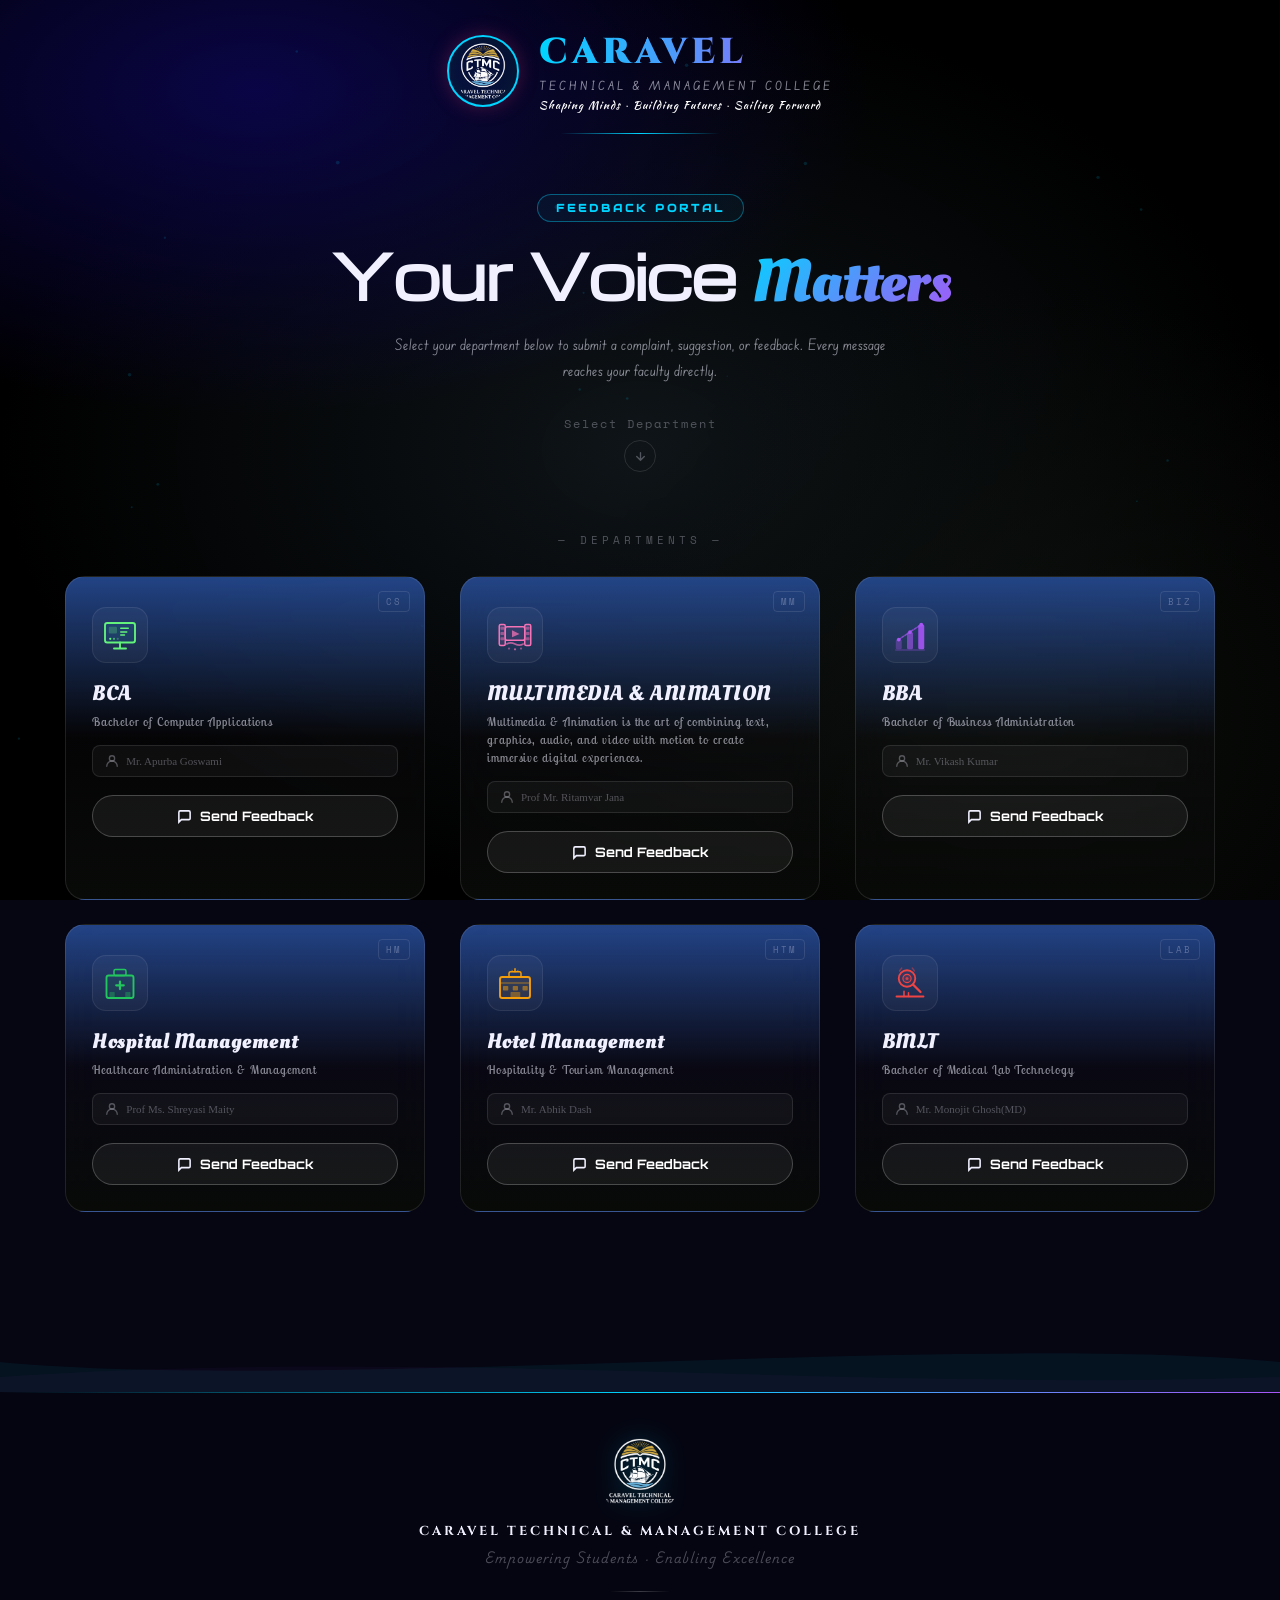
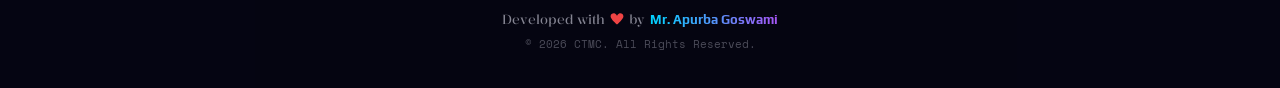
==== index.html @ ff07ee8e "commit" ====
<!DOCTYPE html>
<html lang="en">
  <head>
    <meta charset="UTF-8" />
    <meta name="viewport" content="width=device-width, initial-scale=1.0" />
    <title>CTMC – Feedback Portal</title>
    <link rel="preconnect" href="https://fonts.googleapis.com" />
    <link rel="preconnect" href="https://fonts.gstatic.com" crossorigin />
    <link
      href="https://fonts.googleapis.com/css2?family=Poppins:wght@300;400;500;600;700;800;900&family=Space+Mono:wght@400;700&display=swap"
      rel="stylesheet"
    />
    <link rel="stylesheet" href="style.css" />
    <style>html { scroll-behavior: smooth; }</style>
  </head>
  <body>
    <canvas id="bgCanvas"></canvas>
    <div id="particles"></div>

    <!-- ===== HEADER ===== -->
    <header class="site-header">
      <div class="header-inner">
        <!--
        LOGO INSTRUCTIONS:
        Place your  logo.png  file in the SAME folder as index.html.
        It will appear here automatically. If missing → SVG anchor fallback shows.
      -->
        <div class="college-logo">
          <div class="logo-ring">
            <img
              src="bg_images/logo.png"
              alt="CTMC Logo"
              class="logo-img"
              onerror="
                this.style.display = 'none';
                this.nextElementSibling.style.display = 'flex';
              "
            />
            <span class="logo-svg-fallback" style="display: none">
              <svg viewBox="0 0 48 48" width="38" height="38" fill="none">
                <circle
                  cx="24"
                  cy="24"
                  r="20"
                  stroke="#00d4ff"
                  stroke-width="2"
                />
                <path
                  d="M24 8v32M12 18L24 8l12 10"
                  stroke="#00d4ff"
                  stroke-width="2.5"
                  stroke-linecap="round"
                  stroke-linejoin="round"
                />
                <path
                  d="M16 28Q24 20 32 28"
                  stroke="#a855f7"
                  stroke-width="2"
                  stroke-linecap="round"
                />
                <circle cx="24" cy="32" r="3" fill="#00d4ff" />
              </svg>
            </span>
          </div>
        </div>

        <div class="college-info">
          <h1 class="college-name">
            <span class="name-caravel">CARAVEL</span>
            <span class="name-sub">TECHNICAL &amp; MANAGEMENT COLLEGE</span>
          </h1>
          <p class="college-tagline">
            Shaping Minds · Building Futures · Sailing Forward
          </p>
        </div>
      </div>
      <div class="header-stripe"></div>
    </header>

    <!-- ===== HERO ===== -->
    <section class="hero-section">
      <div class="hero-badge">FEEDBACK PORTAL</div>
      <h2 class="hero-title">
        Your Voice <span class="accent-text">Matters</span>
      </h2>
      <p class="hero-desc">
        Select your department below to submit a complaint, suggestion, or
        feedback. Every message reaches your faculty directly.
      </p>
      <div class="scroll-hint">
        <span>Select Department</span>
        <div class="scroll-arrow">
          <svg
            viewBox="0 0 24 24"
            width="13"
            height="13"
            fill="none"
            stroke="currentColor"
            stroke-width="2.5"
            stroke-linecap="round"
          >
            <path d="M12 5v14M5 12l7 7 7-7" />
          </svg>
        </div>
      </div>
    </section>

    <!-- ===== DEPARTMENT CARDS ===== -->
    <section class="dept-section" id="departments">
      <div class="section-label">— DEPARTMENTS —</div>
      <div class="cards-grid">
        <!-- BCA -->
        <div class="dept-card" data-dept="BCA" data-color="#00d4ff">
          <div class="card-glow"></div>
          <div class="card-inner">
            <div class="card-icon" style="color: #63f27b">
              <svg
                viewBox="0 0 48 48"
                fill="none"
                xmlns="http://www.w3.org/2000/svg"
              >
                <rect
                  x="4"
                  y="8"
                  width="40"
                  height="26"
                  rx="3"
                  stroke="currentColor"
                  stroke-width="2.5"
                  fill="rgba(0,212,255,0.07)"
                />
                <path
                  d="M16 42h16M24 34v8"
                  stroke="currentColor"
                  stroke-width="2.5"
                  stroke-linecap="round"
                />
                <rect
                  x="9"
                  y="13"
                  width="11"
                  height="9"
                  rx="1.5"
                  fill="currentColor"
                  opacity="0.25"
                />
                <path
                  d="M25 15h10M25 20h8M25 24h5"
                  stroke="currentColor"
                  stroke-width="2"
                  stroke-linecap="round"
                />
                <circle cx="11" cy="29" r="1.5" fill="currentColor" />
                <circle
                  cx="16"
                  cy="29"
                  r="1.5"
                  fill="currentColor"
                  opacity="0.6"
                />
                <circle
                  cx="21"
                  cy="29"
                  r="1.5"
                  fill="currentColor"
                  opacity="0.3"
                />
              </svg>
            </div>
            <h3 class="card-title">BCA</h3>
            <p class="card-full">Bachelor of Computer Applications</p>
            <div class="card-meta">
              <svg class="meta-icon" viewBox="0 0 16 16" fill="none">
                <circle
                  cx="8"
                  cy="5"
                  r="3"
                  stroke="currentColor"
                  stroke-width="1.5"
                />
                <path
                  d="M2 14c0-3.3 2.7-6 6-6s6 2.7 6 6"
                  stroke="currentColor"
                  stroke-width="1.5"
                  stroke-linecap="round"
                />
              </svg>
              <span class="card-faculty">Mr. Apurba Goswami</span>
            </div>
            <button class="card-btn">
              <svg
                width="15"
                height="15"
                viewBox="0 0 24 24"
                fill="none"
                stroke="currentColor"
                stroke-width="2.5"
                stroke-linecap="round"
              >
                <path
                  d="M21 15a2 2 0 0 1-2 2H7l-4 4V5a2 2 0 0 1 2-2h14a2 2 0 0 1 2 2z"
                />
              </svg>
              <span class="button1">Send Feedback</span>
              <div class="btn-ripple"></div>
            </button>
          </div>
          <div class="card-corner-tag">CS</div>
        </div>

        <!--MULTIMEDIA-->
         <div class="dept-card" data-dept="Multimedia &amp; Animation" data-color="#f472b6">
          <div class="card-glow"></div>
          <div class="card-inner">
            <div class="card-icon" style="color: #f472b6">
              <svg viewBox="0 0 48 48" fill="none" xmlns="http://www.w3.org/2000/svg">
                <!-- Film strip left -->
                <rect x="3" y="10" width="8" height="28" rx="2" stroke="currentColor" stroke-width="2" fill="rgba(244,114,182,0.10)"/>
                <rect x="4.5" y="13" width="5" height="4" rx="1" fill="currentColor" opacity="0.5"/>
                <rect x="4.5" y="20" width="5" height="4" rx="1" fill="currentColor" opacity="0.5"/>
                <rect x="4.5" y="27" width="5" height="4" rx="1" fill="currentColor" opacity="0.5"/>
                <!-- Film strip right -->
                <rect x="37" y="10" width="8" height="28" rx="2" stroke="currentColor" stroke-width="2" fill="rgba(244,114,182,0.10)"/>
                <rect x="38.5" y="13" width="5" height="4" rx="1" fill="currentColor" opacity="0.5"/>
                <rect x="38.5" y="20" width="5" height="4" rx="1" fill="currentColor" opacity="0.5"/>
                <rect x="38.5" y="27" width="5" height="4" rx="1" fill="currentColor" opacity="0.5"/>
                <!-- Screen / canvas area -->
                <rect x="11" y="13" width="26" height="18" rx="2.5" stroke="currentColor" stroke-width="2" fill="rgba(244,114,182,0.07)"/>
                <!-- Play button triangle -->
                <path d="M20 17.5 L20 27 L30 22.5 Z" fill="currentColor" opacity="0.75"/>
                <!-- Animation wave / motion lines -->
                <path d="M13 36 Q18 33 24 36 Q30 39 35 36" stroke="currentColor" stroke-width="2" stroke-linecap="round" fill="none" opacity="0.7"/>
                <!-- Sparkle dots -->
                <circle cx="16" cy="42" r="1.5" fill="currentColor" opacity="0.5"/>
                <circle cx="24" cy="43" r="1.5" fill="currentColor" opacity="0.7"/>
                <circle cx="32" cy="42" r="1.5" fill="currentColor" opacity="0.5"/>
              </svg>
            </div>
            <h3 class="card-title">MULTIMEDIA & ANIMATION</h3>
            <p class="card-full">Multimedia & Animation is the art of combining text, graphics, audio, and video with motion to create immersive digital experiences.</p>
            <div class="card-meta">
              <svg class="meta-icon" viewBox="0 0 16 16" fill="none">
                <circle
                  cx="8"
                  cy="5"
                  r="3"
                  stroke="currentColor"
                  stroke-width="1.5"
                />
                <path
                  d="M2 14c0-3.3 2.7-6 6-6s6 2.7 6 6"
                  stroke="currentColor"
                  stroke-width="1.5"
                  stroke-linecap="round"
                />
              </svg>
              <span class="card-faculty">Prof Mr. Ritamvar Jana</span>
            </div>
            <button class="card-btn">
              <svg
                width="15"
                height="15"
                viewBox="0 0 24 24"
                fill="none"
                stroke="currentColor"
                stroke-width="2.5"
                stroke-linecap="round"
              >
                <path
                  d="M21 15a2 2 0 0 1-2 2H7l-4 4V5a2 2 0 0 1 2-2h14a2 2 0 0 1 2 2z"
                />
              </svg>
              <span class="button1">Send Feedback</span>
              <div class="btn-ripple"></div>
            </button>
          </div>
          <div class="card-corner-tag">MM</div>
        </div>

        <!-- BBA -->
        <div class="dept-card" data-dept="BBA" data-color="#a855f7">
          <div class="card-glow"></div>
          <div class="card-inner">
            <div class="card-icon" style="color: #a855f7">
              <svg
                viewBox="0 0 48 48"
                fill="none"
                xmlns="http://www.w3.org/2000/svg"
              >
                <rect
                  x="5"
                  y="30"
                  width="8"
                  height="13"
                  rx="2"
                  fill="currentColor"
                  opacity="0.35"
                />
                <rect
                  x="20"
                  y="20"
                  width="8"
                  height="23"
                  rx="2"
                  fill="currentColor"
                  opacity="0.6"
                />
                <rect
                  x="35"
                  y="10"
                  width="8"
                  height="33"
                  rx="2"
                  fill="currentColor"
                  opacity="0.9"
                />
                <path
                  d="M9 30 L24 20 L39 10"
                  stroke="currentColor"
                  stroke-width="2"
                  stroke-linecap="round"
                  stroke-dasharray="3 2"
                  opacity="0.7"
                />
                <circle cx="9" cy="30" r="2.5" fill="currentColor" />
                <circle cx="24" cy="20" r="2.5" fill="currentColor" />
                <circle cx="39" cy="10" r="2.5" fill="currentColor" />
                <path
                  d="M5 44h38"
                  stroke="currentColor"
                  stroke-width="2"
                  stroke-linecap="round"
                  opacity="0.3"
                />
              </svg>
            </div>
            <h3 class="card-title">BBA</h3>
            <p class="card-full">Bachelor of Business Administration</p>
            <div class="card-meta">
              <svg class="meta-icon" viewBox="0 0 16 16" fill="none">
                <circle
                  cx="8"
                  cy="5"
                  r="3"
                  stroke="currentColor"
                  stroke-width="1.5"
                />
                <path
                  d="M2 14c0-3.3 2.7-6 6-6s6 2.7 6 6"
                  stroke="currentColor"
                  stroke-width="1.5"
                  stroke-linecap="round"
                />
              </svg>
              <span class="card-faculty">Mr. Vikash Kumar</span>
            </div>
            <button class="card-btn">
              <svg
                width="15" 
                height="15"
                viewBox="0 0 24 24"
                fill="none"
                stroke="currentColor"
                stroke-width="2.5"
                stroke-linecap="round"
              >
                <path
                  d="M21 15a2 2 0 0 1-2 2H7l-4 4V5a2 2 0 0 1 2-2h14a2 2 0 0 1 2 2z"
                />
              </svg>
              <span class="button1">Send Feedback</span>
              <div class="btn-ripple"></div>
            </button>
          </div>
          <div class="card-corner-tag">BIZ</div>
        </div>

        <!-- Hospital Management -->
        <div
          class="dept-card"
          data-dept="Hospital Management"
          data-color="#22c55e"
        >
          <div class="card-glow"></div>
          <div class="card-inner">
            <div class="card-icon" style="color: #22c55e">
              <svg
                viewBox="0 0 48 48"
                fill="none"
                xmlns="http://www.w3.org/2000/svg"
              >
                <rect
                  x="6"
                  y="14"
                  width="36"
                  height="30"
                  rx="3"
                  stroke="currentColor"
                  stroke-width="2.5"
                  fill="rgba(34,197,94,0.07)"
                />
                <rect
                  x="16"
                  y="6"
                  width="16"
                  height="8"
                  rx="2"
                  stroke="currentColor"
                  stroke-width="2"
                  fill="none"
                />
                <path
                  d="M24 22v10M19 27h10"
                  stroke="currentColor"
                  stroke-width="3"
                  stroke-linecap="round"
                />
                <rect
                  x="10"
                  y="36"
                  width="7"
                  height="8"
                  rx="1"
                  fill="currentColor"
                  opacity="0.35"
                />
                <rect
                  x="31"
                  y="36"
                  width="7"
                  height="8"
                  rx="1"
                  fill="currentColor"
                  opacity="0.35"
                />
              </svg>
            </div>
            <h3 class="card-title">Hospital Management</h3>
            <p class="card-full">Healthcare Administration &amp; Management</p>
            <div class="card-meta">
              <svg class="meta-icon" viewBox="0 0 16 16" fill="none">
                <circle
                  cx="8"
                  cy="5"
                  r="3"
                  stroke="currentColor"
                  stroke-width="1.5"
                />
                <path
                  d="M2 14c0-3.3 2.7-6 6-6s6 2.7 6 6"
                  stroke="currentColor"
                  stroke-width="1.5"
                  stroke-linecap="round"
                />
              </svg>
              <span class="card-faculty">Prof Ms. Shreyasi Maity</span>
            </div>
            <button class="card-btn">
              <svg
                width="15"
                height="15"
                viewBox="0 0 24 24"
                fill="none"
                stroke="currentColor"
                stroke-width="2.5"
                stroke-linecap="round"
              >
                <path
                  d="M21 15a2 2 0 0 1-2 2H7l-4 4V5a2 2 0 0 1 2-2h14a2 2 0 0 1 2 2z"
                />
              </svg>
              <span class="button1">Send Feedback</span>
              <div class="btn-ripple"></div>
            </button>
          </div>
          <div class="card-corner-tag">HM</div>
        </div>

        <!-- Hotel Management -->
        <div
          class="dept-card"
          data-dept="Hotel Management"
          data-color="#f59e0b"
        >
          <div class="card-glow"></div>
          <div class="card-inner">
            <div class="card-icon" style="color: #f59e0b">
              <svg
                viewBox="0 0 48 48"
                fill="none"
                xmlns="http://www.w3.org/2000/svg"
              >
                <rect
                  x="4"
                  y="16"
                  width="40"
                  height="28"
                  rx="3"
                  stroke="currentColor"
                  stroke-width="2.5"
                  fill="rgba(245,158,11,0.07)"
                />
                <path
                  d="M4 24h40"
                  stroke="currentColor"
                  stroke-width="2"
                  opacity="0.4"
                />
                <rect
                  x="8"
                  y="28"
                  width="7"
                  height="6"
                  rx="1"
                  fill="currentColor"
                  opacity="0.5"
                />
                <rect
                  x="21"
                  y="28"
                  width="7"
                  height="6"
                  rx="1"
                  fill="currentColor"
                  opacity="0.5"
                />
                <rect
                  x="34"
                  y="28"
                  width="7"
                  height="6"
                  rx="1"
                  fill="currentColor"
                  opacity="0.5"
                />
                <rect
                  x="18"
                  y="36"
                  width="13"
                  height="8"
                  rx="1"
                  fill="currentColor"
                  opacity="0.4"
                />
                <path
                  d="M16 16V11a2 2 0 0 1 2-2h12a2 2 0 0 1 2 2v5"
                  stroke="currentColor"
                  stroke-width="2"
                />
                <path
                  d="M24 5v4"
                  stroke="currentColor"
                  stroke-width="2"
                  stroke-linecap="round"
                />
                <path
                  d="M20 7l1.5 2M28 7l-1.5 2"
                  stroke="currentColor"
                  stroke-width="1.5"
                  stroke-linecap="round"
                  opacity="0.5"
                />
              </svg>
            </div>
            <h3 class="card-title">Hotel Management</h3>
            <p class="card-full">Hospitality &amp; Tourism Management</p>
            <div class="card-meta">
              <svg class="meta-icon" viewBox="0 0 16 16" fill="none">
                <circle
                  cx="8"
                  cy="5"
                  r="3"
                  stroke="currentColor"
                  stroke-width="1.5"
                />
                <path
                  d="M2 14c0-3.3 2.7-6 6-6s6 2.7 6 6"
                  stroke="currentColor"
                  stroke-width="1.5"
                  stroke-linecap="round"
                />
              </svg>
              <span class="card-faculty">Mr. Abhik Dash</span>
            </div>
            <button class="card-btn">
              <svg
                width="15"
                height="15"
                viewBox="0 0 24 24"
                fill="none"
                stroke="currentColor"
                stroke-width="2.5"
                stroke-linecap="round"
              >
                <path
                  d="M21 15a2 2 0 0 1-2 2H7l-4 4V5a2 2 0 0 1 2-2h14a2 2 0 0 1 2 2z"
                />
              </svg>
              <span class="button1">Send Feedback</span>
              <div class="btn-ripple"></div>
            </button>
          </div>
          <div class="card-corner-tag">HTM</div>
        </div>

        <!-- BMLT -->
        <div class="dept-card" data-dept="BMLT" data-color="#ef4444">
          <div class="card-glow"></div>
          <div class="card-inner">
            <div class="card-icon" style="color: #ef4444">
              <svg
                viewBox="0 0 48 48"
                fill="none"
                xmlns="http://www.w3.org/2000/svg"
              >
                <circle
                  cx="20"
                  cy="18"
                  r="11"
                  stroke="currentColor"
                  stroke-width="2.5"
                  fill="rgba(239,68,68,0.07)"
                />
                <circle
                  cx="20"
                  cy="18"
                  r="5.5"
                  stroke="currentColor"
                  stroke-width="1.5"
                  fill="rgba(239,68,68,0.15)"
                />
                <circle
                  cx="20"
                  cy="18"
                  r="2"
                  fill="currentColor"
                  opacity="0.8"
                />
                <path
                  d="M28 26l10 10"
                  stroke="currentColor"
                  stroke-width="3"
                  stroke-linecap="round"
                />
                <path
                  d="M6 42h36"
                  stroke="currentColor"
                  stroke-width="2.5"
                  stroke-linecap="round"
                />
                <path
                  d="M16 42v-7M22 42v-5"
                  stroke="currentColor"
                  stroke-width="2"
                  stroke-linecap="round"
                />
                <path
                  d="M10 8l3-4M30 8l-3-4"
                  stroke="currentColor"
                  stroke-width="1.8"
                  stroke-linecap="round"
                  opacity="0.45"
                />
              </svg>
            </div>
            <h3 class="card-title">BMLT</h3>
            <p class="card-full">Bachelor of Medical Lab Technology</p>
            <div class="card-meta">
              <svg class="meta-icon" viewBox="0 0 16 16" fill="none">
                <circle
                  cx="8"
                  cy="5"
                  r="3"
                  stroke="currentColor"
                  stroke-width="1.5"
                />
                <path
                  d="M2 14c0-3.3 2.7-6 6-6s6 2.7 6 6"
                  stroke="currentColor"
                  stroke-width="1.5"
                  stroke-linecap="round"
                />
              </svg>
              <span class="card-faculty">Mr. Monojit Ghosh(MD)</span>
            </div>
            <button class="card-btn">
              <svg
                width="15"
                height="15"
                viewBox="0 0 24 24"
                fill="none"
                stroke="currentColor"
                stroke-width="2.5"
                stroke-linecap="round"
              >
                <path
                  d="M21 15a2 2 0 0 1-2 2H7l-4 4V5a2 2 0 0 1 2-2h14a2 2 0 0 1 2 2z"
                />
              </svg>
              <span class="button1">Send Feedback</span>
              <div class="btn-ripple"></div>
            </button>
          </div>
          <div class="card-corner-tag">LAB</div>
        </div>
      </div>
    </section>

    <!-- ===== FEEDBACK FORM MODAL ===== -->
    <div class="modal-overlay" id="formModal">
      <div class="modal-box" id="formModalBox">
        <button class="modal-close" id="closeFormModal" aria-label="Close">
          <svg
            viewBox="0 0 24 24"
            width="16"
            height="16"
            fill="none"
            stroke="currentColor"
            stroke-width="2.5"
            stroke-linecap="round"
          >
            <path d="M18 6L6 18M6 6l12 12" />
          </svg>
        </button>

        <div class="modal-header">
          <div class="modal-dept-icon" id="formDeptIcon">
            <!-- JS injects SVG here -->
          </div>
          <div>
            <h3 class="modal-title">Submit Feedback</h3>
            <p class="modal-dept-name" id="formDeptName">BCA Department</p>
          </div>
        </div>

        <form id="feedbackForm" novalidate>
          <div class="form-grid">
            <div class="form-group">
              <label class="form-label" for="studentName">
                <svg class="label-icon" viewBox="0 0 16 16" fill="none">
                  <circle
                    cx="8"
                    cy="5"
                    r="3"
                    stroke="currentColor"
                    stroke-width="1.5"
                  />
                  <path
                    d="M2 14c0-3.3 2.7-6 6-6s6 2.7 6 6"
                    stroke="currentColor"
                    stroke-width="1.5"
                    stroke-linecap="round"
                  />
                </svg>
                Student Name <span class="req">*</span>
              </label>
              <input
                class="form-input"
                type="text"
                id="studentName"
                placeholder="Enter your full name"
                required
              />
              <span class="form-error" id="err-studentName"
                >Name is required</span
              >
            </div>

            <div class="form-group">
              <label class="form-label" for="classId">
                <svg class="label-icon" viewBox="0 0 16 16" fill="none">
                  <rect
                    x="2"
                    y="3"
                    width="12"
                    height="10"
                    rx="1.5"
                    stroke="currentColor"
                    stroke-width="1.5"
                  />
                  <path
                    d="M5 7h6M5 10h4"
                    stroke="currentColor"
                    stroke-width="1.2"
                    stroke-linecap="round"
                  />
                </svg>
                Class ID / Roll No. <span class="req">*</span>
              </label>
              <input
                class="form-input"
                type="text"
                id="classId"
                placeholder="e.g. BCA-2024-01"
                required
              />
              <span class="form-error" id="err-classId"
                >Class ID is required</span
              >
            </div>

            <div class="form-group">
              <label class="form-label" for="semester">
                <svg class="label-icon" viewBox="0 0 16 16" fill="none">
                  <rect
                    x="2"
                    y="2"
                    width="12"
                    height="12"
                    rx="1.5"
                    stroke="currentColor"
                    stroke-width="1.5"
                  />
                  <path
                    d="M5 7l3 3 3-3"
                    stroke="currentColor"
                    stroke-width="1.3"
                    stroke-linecap="round"
                    stroke-linejoin="round"
                  />
                </svg>
                Semester <span class="req">*</span>
              </label>
              <select class="form-input form-select" id="semester" required>
                <option value="">Select Semester</option>
                <option value="Semester 1">Semester 1</option>
                <option value="Semester 2">Semester 2</option>
                <option value="Semester 3">Semester 3</option>
                <option value="Semester 4">Semester 4</option>
                <option value="Semester 5">Semester 5</option>
                <option value="Semester 6">Semester 6</option>
              </select>
              <span class="form-error" id="err-semester"
                >Please select semester</span
              >
            </div>

            <div class="form-group">
              <label class="form-label" for="department">
                <svg class="label-icon" viewBox="0 0 16 16" fill="none">
                  <rect
                    x="2"
                    y="7"
                    width="12"
                    height="7"
                    rx="1"
                    stroke="currentColor"
                    stroke-width="1.5"
                  />
                  <path
                    d="M5 7V5a3 3 0 0 1 6 0v2"
                    stroke="currentColor"
                    stroke-width="1.5"
                    stroke-linecap="round"
                  />
                </svg>
                Department
              </label>
              <input class="form-input" type="text" id="department" readonly />
            </div>

            <div class="form-group full-width">
              <label class="form-label">
                <svg class="label-icon" viewBox="0 0 16 16" fill="none">
                  <circle
                    cx="8"
                    cy="8"
                    r="6"
                    stroke="currentColor"
                    stroke-width="1.5"
                  />
                  <path
                    d="M8 5v4M8 11v.5"
                    stroke="currentColor"
                    stroke-width="1.5"
                    stroke-linecap="round"
                  />
                </svg>
                Type <span class="req">*</span>
              </label>
              <div class="type-tabs" id="typeTabs">
                <button
                  type="button"
                  class="type-tab active"
                  data-type="Complaint"
                >
                  <svg viewBox="0 0 20 20" width="15" height="15" fill="none">
                    <circle
                      cx="10"
                      cy="10"
                      r="8"
                      stroke="currentColor"
                      stroke-width="1.8"
                    />
                    <path
                      d="M10 6v4.5M10 13v.5"
                      stroke="currentColor"
                      stroke-width="2"
                      stroke-linecap="round"
                    />
                  </svg>
                  Complaint
                </button>
                <button type="button" class="type-tab" data-type="Suggestion">
                  <svg viewBox="0 0 20 20" width="15" height="15" fill="none">
                    <path
                      d="M10 2a6 6 0 0 1 4 10.5V15H6v-2.5A6 6 0 0 1 10 2z"
                      stroke="currentColor"
                      stroke-width="1.8"
                      stroke-linejoin="round"
                    />
                    <path
                      d="M7 17h6M8.5 19h3"
                      stroke="currentColor"
                      stroke-width="1.8"
                      stroke-linecap="round"
                    />
                  </svg>
                  Suggestion
                </button>
                <button type="button" class="type-tab" data-type="Feedback">
                  <svg viewBox="0 0 20 20" width="15" height="15" fill="none">
                    <path
                      d="M18 13a2 2 0 0 1-2 2H6l-4 4V4a2 2 0 0 1 2-2h12a2 2 0 0 1 2 2z"
                      stroke="currentColor"
                      stroke-width="1.8"
                      stroke-linejoin="round"
                    />
                  </svg>
                  Feedback
                </button>
              </div>
              <input type="hidden" id="feedbackType" value="Complaint" />
            </div>

            <div class="form-group full-width">
              <label class="form-label" for="message">
                <svg class="label-icon" viewBox="0 0 16 16" fill="none">
                  <rect
                    x="1"
                    y="3"
                    width="14"
                    height="10"
                    rx="1.5"
                    stroke="currentColor"
                    stroke-width="1.5"
                  />
                  <path
                    d="M4 7h8M4 10h5"
                    stroke="currentColor"
                    stroke-width="1.2"
                    stroke-linecap="round"
                  />
                </svg>
                Message <span class="req">*</span>
              </label>
              <textarea
                class="form-input form-textarea"
                id="message"
                placeholder="Describe your complaint, suggestion, or feedback in detail..."
                required
              ></textarea>
              <span class="form-error" id="err-message"
                >Message is required</span
              >
            </div>
          </div>

          <button type="submit" class="submit-btn" id="submitBtn">
            <svg
              width="17"
              height="17"
              viewBox="0 0 24 24"
              fill="none"
              stroke="currentColor"
              stroke-width="2.5"
              stroke-linecap="round"
            >
              <path d="M22 2L11 13M22 2L15 22l-4-9-9-4 20-7z" />
            </svg>
            <span class="submit-text">Preview &amp; Send</span>
            <div class="btn-ripple"></div>
          </button>
        </form>
      </div>
    </div>


    <!-- ===== FACULTY PICKER MODAL ===== -->
    <div class="modal-overlay" id="facultyPickerModal">
      <div class="modal-box faculty-picker-box" id="facultyPickerBox">
        <button class="modal-close" id="closeFacultyPicker" aria-label="Close">
          <svg viewBox="0 0 24 24" width="16" height="16" fill="none" stroke="currentColor" stroke-width="2.5" stroke-linecap="round">
            <path d="M18 6L6 18M6 6l12 12" />
          </svg>
        </button>

        <div class="fp-header">
          <div class="fp-icon">
            <svg viewBox="0 0 48 48" fill="none" width="28" height="28">
              <circle cx="16" cy="16" r="8" stroke="currentColor" stroke-width="2.5"/>
              <circle cx="32" cy="16" r="8" stroke="currentColor" stroke-width="2.5"/>
              <path d="M4 40c0-6.6 5.4-12 12-12M20 40c0-6.6 5.4-12 12-12M32 28c6.6 0 12 5.4 12 12" stroke="currentColor" stroke-width="2.5" stroke-linecap="round"/>
            </svg>
          </div>
          <div>
            <h3 class="fp-title" id="facultyPickerTitle">Choose Your Faculty</h3>
            <p class="fp-subtitle" id="facultyPickerSubtitle">Select a faculty member</p>
          </div>
        </div>

        <p class="fp-instruction">Tap a faculty card to send your feedback directly via WhatsApp</p>

        <div class="faculty-grid" id="facultyGrid">
          <!-- Faculty cards injected by JS -->
        </div>
      </div>
    </div>

    <!-- ===== WHATSAPP MODAL ===== -->
    <div class="modal-overlay" id="waModal">
      <div class="modal-box wa-modal-box" id="waModalBox">
        <button class="modal-close" id="closeWaModal" aria-label="Close">
          <svg
            viewBox="0 0 24 24"
            width="16"
            height="16"
            fill="none"
            stroke="currentColor"
            stroke-width="2.5"
            stroke-linecap="round"
          >
            <path d="M18 6L6 18M6 6l12 12" />
          </svg>
        </button>

        <div class="wa-header">
          <div class="wa-faculty-avatar-wrap">
            <img
              class="wa-faculty-img"
              id="waFacultyImg"
              src=""
              alt="Faculty Photo"
              onerror="
                this.style.display = 'none';
                document.getElementById('waAvatarFallback').style.display =
                  'flex';
              "
            />
            <div class="wa-faculty-avatar-fallback" id="waAvatarFallback">
              <svg viewBox="0 0 48 48" fill="none" width="36" height="36">
                <circle
                  cx="24"
                  cy="18"
                  r="10"
                  stroke="currentColor"
                  stroke-width="2.5"
                />
                <path
                  d="M8 44c0-8.8 7.2-16 16-16s16 7.2 16 16"
                  stroke="currentColor"
                  stroke-width="2.5"
                  stroke-linecap="round"
                />
              </svg>
            </div>
          </div>

          <div class="wa-faculty-info">
            <p class="wa-label">SENDING TO</p>
            <h3 class="wa-faculty-name" id="waFacultyName">Mr. Vikash Kumar</h3>
            <p class="wa-faculty-title" id="waFacultyTitle">
              HOD 
            </p>
            <p class="wa-phone" id="waPhone">+91 98765 43210</p>
          </div>

          <div class="wa-badge">
            <svg viewBox="0 0 24 24" width="12" height="12" fill="currentColor">
              <path
                d="M17.472 14.382c-.297-.149-1.758-.867-2.03-.967-.273-.099-.471-.148-.67.15-.197.297-.767.966-.94 1.164-.173.199-.347.223-.644.075-.297-.15-1.255-.463-2.39-1.475-.883-.788-1.48-1.761-1.653-2.059-.173-.297-.018-.458.13-.606.134-.133.298-.347.446-.52.149-.174.198-.298.298-.497.099-.198.05-.371-.025-.52-.075-.149-.669-1.612-.916-2.207-.242-.579-.487-.5-.669-.51-.173-.008-.371-.01-.57-.01-.198 0-.52.074-.792.372-.272.297-1.04 1.016-1.04 2.479 0 1.462 1.065 2.875 1.213 3.074.149.198 2.096 3.2 5.077 4.487.709.306 1.262.489 1.694.625.712.227 1.36.195 1.871.118.571-.085 1.758-.719 2.006-1.413.248-.694.248-1.289.173-1.413-.074-.124-.272-.198-.57-.347m-5.421 7.403h-.004a9.87 9.87 0 01-5.031-1.378l-.361-.214-3.741.982.998-3.648-.235-.374a9.86 9.86 0 01-1.51-5.26c.001-5.45 4.436-9.884 9.888-9.884 2.64 0 5.122 1.03 6.988 2.898a9.825 9.825 0 012.893 6.994c-.003 5.45-4.437 9.884-9.885 9.884m8.413-18.297A11.815 11.815 0 0012.05 0C5.495 0 .16 5.335.157 11.892c0 2.096.547 4.142 1.588 5.945L.057 24l6.305-1.654a11.882 11.882 0 005.683 1.448h.005c6.554 0 11.89-5.335 11.893-11.893a11.821 11.821 0 00-3.48-8.413z"
              />
            </svg>
            WhatsApp
          </div>
        </div>

        <div class="wa-preview">
          <div class="wa-preview-label">MESSAGE PREVIEW</div>
          <div class="wa-message-box" id="waMessageBox"></div>
        </div>

        <button class="wa-send-btn" id="waSendBtn">
          <svg viewBox="0 0 24 24" width="20" height="20" fill="currentColor">
            <path
              d="M17.472 14.382c-.297-.149-1.758-.867-2.03-.967-.273-.099-.471-.148-.67.15-.197.297-.767.966-.94 1.164-.173.199-.347.223-.644.075-.297-.15-1.255-.463-2.39-1.475-.883-.788-1.48-1.761-1.653-2.059-.173-.297-.018-.458.13-.606.134-.133.298-.347.446-.52.149-.174.198-.298.298-.497.099-.198.05-.371-.025-.52-.075-.149-.669-1.612-.916-2.207-.242-.579-.487-.5-.669-.51-.173-.008-.371-.01-.57-.01-.198 0-.52.074-.792.372-.272.297-1.04 1.016-1.04 2.479 0 1.462 1.065 2.875 1.213 3.074.149.198 2.096 3.2 5.077 4.487.709.306 1.262.489 1.694.625.712.227 1.36.195 1.871.118.571-.085 1.758-.719 2.006-1.413.248-.694.248-1.289.173-1.413-.074-.124-.272-.198-.57-.347m-5.421 7.403h-.004a9.87 9.87 0 01-5.031-1.378l-.361-.214-3.741.982.998-3.648-.235-.374a9.86 9.86 0 01-1.51-5.26c.001-5.45 4.436-9.884 9.888-9.884 2.64 0 5.122 1.03 6.988 2.898a9.825 9.825 0 012.893 6.994c-.003 5.45-4.437 9.884-9.885 9.884m8.413-18.297A11.815 11.815 0 0012.05 0C5.495 0 .16 5.335.157 11.892c0 2.096.547 4.142 1.588 5.945L.057 24l6.305-1.654a11.882 11.882 0 005.683 1.448h.005c6.554 0 11.89-5.335 11.893-11.893a11.821 11.821 0 00-3.48-8.413z"
            />
          </svg>
          <span>Send via WhatsApp</span>
        </button>

        <button class="wa-back-btn" id="waBackBtn">
          <svg
            viewBox="0 0 24 24"
            width="14"
            height="14"
            fill="none"
            stroke="currentColor"
            stroke-width="2.5"
            stroke-linecap="round"
          >
            <path d="M19 12H5M12 5l-7 7 7 7" />
          </svg>
          Edit Message
        </button>
      </div>
    </div>

    <!-- ===== TOAST ===== -->
    <div class="toast" id="successToast">
      <svg
        viewBox="0 0 24 24"
        width="18"
        height="18"
        fill="none"
        stroke="#22c55e"
        stroke-width="2.5"
        stroke-linecap="round"
      >
        <path d="M22 11.08V12a10 10 0 1 1-5.93-9.14" />
        <path d="M22 4L12 14.01l-3-3" />
      </svg>
      <span>WhatsApp opened! Message ready to send.</span>
    </div>

    <!-- ===== FOOTER ===== -->
    <footer class="site-footer">
      <div class="footer-wave">
        <svg viewBox="0 0 1440 80" preserveAspectRatio="none">
          <path
            d="M0,40 C360,80 1080,0 1440,40 L1440,80 L0,80 Z"
            fill="rgba(0,212,255,0.06)"
          />
          <path
            d="M0,60 C480,20 960,80 1440,60 L1440,80 L0,80 Z"
            fill="rgba(168,85,247,0.04)"
          />
        </svg>
      </div>
      <div class="footer-content">
        <!--
        FOOTER LOGO: Same logo.png file is used here too.
        If logo.png is present → photo shows. Otherwise → SVG fallback.
      -->
        <div class="footer-logo-wrap">
          <img
            src="bg_images/logo.png"
            alt="CTMC Logo"
            class="footer-logo-img"
            onerror="
              this.style.display = 'none';
              this.nextElementSibling.style.display = 'flex';
            "
          />
          <div class="footer-logo-svg-fallback" style="display: none">
            <svg viewBox="0 0 48 48" fill="none" width="52" height="52">
              <circle
                cx="24"
                cy="24"
                r="20"
                stroke="#00d4ff"
                stroke-width="2"
              />
              <path
                d="M24 8v32M12 18L24 8l12 10"
                stroke="#00d4ff"
                stroke-width="2.5"
                stroke-linecap="round"
                stroke-linejoin="round"
              />
              <path
                d="M16 28Q24 20 32 28"
                stroke="#a855f7"
                stroke-width="2"
                stroke-linecap="round"
              />
              <circle cx="24" cy="32" r="3" fill="#00d4ff" />
            </svg>
          </div>
        </div>

        <p class="footer-college">CARAVEL TECHNICAL &amp; MANAGEMENT COLLEGE</p>
        <p class="footer-tagline">Empowering Students · Enabling Excellence</p>
        <div class="footer-divider"></div>
        <p class="footer-dev">
          Developed with
          <svg
            class="heart-svg"
            viewBox="0 0 24 24"
            width="14"
            height="14"
            fill="#ef4444"
          >
            <path
              d="M12 21.593c-5.63-5.539-11-10.297-11-14.402 0-3.791 3.068-5.191 5.281-5.191 1.312 0 4.151.501 5.719 4.457 1.59-3.968 4.464-4.447 5.726-4.447 2.54 0 5.274 1.621 5.274 5.181 0 4.069-5.136 8.625-11 14.402z"
            />
          </svg>
          by <span class="dev-name">Mr. Apurba Goswami</span>
        </p>
        <p class="footer-year">© 2026 CTMC. All Rights Reserved.</p>
      </div>
    </footer>

    <script src="script.js"></script>
  </body>
</html>
---- style.css ----
/* ============================================================
   CTMC Feedback Portal — style.css
   Design: Glassmorphism + Neon Dark + 3D Cards + SVG Icons
   Author: Mr. Apurba Goswami
   ============================================================ */
@import url('https://fonts.googleapis.com/css2?family=Abel&family=Audiowide&family=Berkshire+Swash&family=Big+Shoulders+Stencil:opsz,wght@10..72,100..900&family=Calligraffitti&family=Caveat+Brush&family=Cinzel:wght@400..900&family=Edu+SA+Beginner:wght@400..700&family=Edu+SA+Hand:wght@400..700&family=Geom:ital,wght@0,300..900;1,300..900&family=Google+Sans:ital,opsz,wght@0,17..18,400..700;1,17..18,400..700&family=Indie+Flower&family=Kalnia:wght@100..700&family=Kaushan+Script&family=Lobster+Two:ital,wght@0,400;0,700;1,400;1,700&family=Michroma&family=Oleo+Script:wght@400;700&family=Open+Sans:ital,wght@0,300..800;1,300..800&family=Orbitron:wght@400..900&family=Oswald:wght@200..700&family=Play:wght@400;700&family=Playwrite+NO:wght@100..400&family=Proza+Libre:ital,wght@0,400;0,500;0,600;0,700;0,800;1,400;1,500;1,600;1,700;1,800&family=WDXL+Lubrifont+TC&display=swap');

:root {
  --bg-deep: #060612;
  --bg-card: rgba(255, 255, 255, 0.04);
  --glass-border: rgba(255, 255, 255, 0.1);
  --glass-border-h: rgba(255, 255, 255, 0.22);
  --neon-blue: #00d4ff;
  --neon-purple: #a855f7;
  --neon-green: #22c55e;
  --neon-amber: #f59e0b;
  --neon-red: #ef4444;
  --neon-wa: #25d366;
  --text-primary: #f0f0ff;
  --text-secondary: rgba(240, 240, 255, 0.55);
  --text-muted: rgba(240, 240, 255, 0.3);
  --font-main: "Poppins", sans-serif;
  --font-mono: "Space Mono", monospace;
  --radius-card: 20px;
  --radius-btn: 50px;
  --radius-input: 12px;
  --transition: 0.35s cubic-bezier(0.23, 1, 0.32, 1);
}

*,
*::before,
*::after {
  box-sizing: border-box;
  margin: 0;
  padding: 0;
}
html {
  scroll-behavior: smooth;
}
body {
  font-family: var(--font-main);
  background: var(--bg-deep);
  color: var(--text-primary);
  min-height: 100vh;
  overflow-x: hidden;
  position: relative;
}

/* Background canvas */
#bgCanvas {
  position: fixed;
  inset: 0;
  z-index: 0;
  pointer-events: none;
  opacity: 0.35;
}
body::before {
  content: "";
  position: fixed;
  inset: 0;
  z-index: 0;
  background:
    radial-gradient(
      ellipse 80% 60% at 20% 10%,
      rgba(11, 6, 80, 0.874) 0%,
      transparent 60%
    ),
    radial-gradient(
      ellipse 60% 80% at 80% 80%,
      rgba(13, 17, 13, 0.855) 0%,
      transparent 60%
    ),
    radial-gradient(
      ellipse 50% 50% at 50% 50%,
      rgba(17, 24, 26, 0.806) 0%,
      rgb(0, 0, 0) 100%
    );
  animation: meshShift 14s ease-in-out infinite alternate;
  pointer-events: none;
}
@keyframes meshShift {
  0% {
    opacity: 1;
  }
  100% {
    opacity: 0.85;
  }
}

/* Particles */
#particles {
  position: fixed;
  inset: 0;
  z-index: 0;
  pointer-events: none;
}
.particle {
  position: absolute;
  width: 2px;
  height: 2px;
  border-radius: 50%;
  background: var(--neon-blue);
  opacity: 0;
  animation: float var(--dur, 8s) ease-in-out var(--delay, 0s) infinite;
}
@keyframes float {
  0% {
    opacity: 0;
    transform: translateY(100vh) scale(0.5);
  }
  10% {
    opacity: 0.6;
  }
  90% {
    opacity: 0.3;
  }
  100% {
    opacity: 0;
    transform: translateY(-10vh) scale(1.5);
  }
}

.site-header,
.hero-section,
.dept-section,
.site-footer,
.modal-overlay,
.toast {
  position: relative;
  z-index: 1;
}

/* ============================================================
   HEADER
   ============================================================ */
.site-header {
  padding: 28px 24px 0;
  text-align: center;
}

.header-inner {
  display: flex;
  align-items: center;
  justify-content: center;
  gap: 20px;
  flex-wrap: wrap;
  max-width: 900px;
  margin: 0 auto;
}

/* ── Logo ring ── */
.college-logo {
  flex-shrink: 0;
}
.logo-ring {
  width: 72px;
  height: 72px;
  border-radius: 50%;
  border: 2px solid var(--neon-blue);
  display: flex;
  align-items: center;
  justify-content: center;
  background: rgba(0, 212, 255, 0.06);
  box-shadow:
    0 0 20px rgba(255, 58, 121, 0.25),
    inset 0 0 16px rgba(24, 232, 45, 0.05);
  animation: logoPulse 3s ease-in-out infinite;
  overflow: hidden;
  padding: 4px; /* inner breathing room */
}

/* logo.png — fills the ring circle cleanly */
.logo-img {
  width: 100%;
  height: 100%;
  object-fit: contain; /* keeps aspect ratio, no crop */
  object-position: center;
  border-radius: 50%;
  display: block;
}

/* SVG fallback inside ring */
.logo-svg-fallback {
  width: 100%;
  height: 100%;
  display: flex;
  align-items: center;
  justify-content: center;
}

@keyframes logoPulse {
  0%,
  100% {
    box-shadow:
      0 0 20px rgba(255, 82, 82, 0.25),
      inset 0 0 16px rgba(253, 255, 253, 0.05);
  }
  50% {
    box-shadow:
      0 0 35px rgba(253, 249, 16, 0.45),
      inset 0 0 22px rgba(244, 27, 218, 0.1);
  }
}

.college-info {
  text-align: left;
}
.college-name {
  display: flex;
  flex-direction: column;
  gap: 2px;
}
.name-caravel {
  font-family:   "Cinzel", serif;
  font-size: clamp(22px, 5vw, 36px);
  font-weight: 900;
  letter-spacing: 4px;
  background: linear-gradient(90deg, #00d4ff, #a855f7, #00d4ff);
  background-size: 200%;
  -webkit-background-clip: text;
  -webkit-text-fill-color: transparent;
  background-clip: text;
  animation: gradShift 4s linear infinite;
}
.name-sub {
   font-family: "Edu SA Beginner", cursive;
  font-size: clamp(8px, 2vw, 12px);
  font-weight: 500;
  letter-spacing: 3px;
  color: var(--text-secondary);
  /* font-family: var(--font-mono); */
}
.college-tagline {
   font-family: "Kaushan Script", cursive;
  font-size: 11px;
  color: white;
  letter-spacing: 1px;
  margin-top: 4px;
}

@keyframes gradShift {
  0% {
    background-position: 0%;
  }
  100% {
    background-position: 200%;
  }
}

.header-stripe {
  width: 160px;
  height: 1px;
  background: linear-gradient(
    90deg,
    transparent,
    var(--neon-blue),
    transparent
  );
  margin: 20px auto 0;
  animation: stripeGlow 3s ease-in-out infinite;
}
@keyframes stripeGlow {
  0%,
  100% {
    opacity: 0.4;
    width: 160px;
  }
  50% {
    opacity: 1;
    width: 240px;
  }
}

/* ============================================================
   HERO
   ============================================================ */
.hero-section {
  text-align: center;
  padding: 60px 24px 40px;
  max-width: 700px;
  margin: 0 auto;
  animation: fadeUp 0.8s ease both;
}
.hero-badge {
   font-family: "Audiowide", sans-serif;
   font-weight: bold;
  display: inline-block;
  padding: 6px 18px;
  border: 1px solid rgba(0, 212, 255, 0.4);
  border-radius: 100px;
  font-size: 11px;
  letter-spacing: 3px;
  color: var(--neon-blue);
  background: rgba(20, 176, 207, 0.06);
  margin-bottom: 20px;
}
.hero-title {
   font-family: "Michroma", sans-serif;
  font-weight: bold;
  font-size: clamp(32px, 7vw, 60px);
  font-weight: 800;
  line-height: 1.1;
  margin-bottom: 16px;
  letter-spacing: -1px;
}
.accent-text {
   font-family: "Oleo Script", system-ui;
  font-weight: 700;
  background: linear-gradient(135deg, var(--neon-blue), var(--neon-purple));
  -webkit-background-clip: text;
  -webkit-text-fill-color: transparent;
  background-clip: text;
}
.hero-desc {
    font-family: "Edu SA Beginner", cursive;
  font-size: 15px;
  color: var(--text-secondary);
  line-height: 1.7;
  max-width: 520px;
  margin: 0 auto 32px;
}
.scroll-hint {
  display: flex;
  flex-direction: column;
  align-items: center;
  gap: 8px;
  color: var(--text-muted);
  font-size: 12px;
  letter-spacing: 2px;
  font-family: var(--font-mono);
  cursor: pointer;
}
.scroll-arrow {
  width: 32px;
  height: 32px;
  border: 1px solid rgba(255, 255, 255, 0.12);
  border-radius: 50%;
  display: flex;
  align-items: center;
  justify-content: center;
  animation: bounce 1.8s ease-in-out infinite;
}
@keyframes bounce {
  0%,
  100% {
    transform: translateY(0);
  }
  50% {
    transform: translateY(6px);
  }
}

/* ============================================================
   DEPARTMENTS
   ============================================================ */
.dept-section {
  padding: 20px 20px 80px;
  max-width: 1200px;
  margin: 0 auto;
}
.section-label {
  font-family: var(--font-mono);
  font-size: 11px;
  letter-spacing: 4px;
  color: var(--text-muted);
  margin-bottom: 28px;
  text-align: center;
}
.cards-grid {
  display: grid;
  grid-template-columns: repeat(auto-fit, minmax(280px, 1fr));
  gap: 24px;
  justify-items: center;
}

/* ── Card ── */
.dept-card {
  position: relative;
  width: 100%;
  max-width: 360px;
  border-radius: var(--radius-card);
  border: 1px solid var(--glass-border);
  background: linear-gradient(rgba(40, 79, 156, 0.846),
  rgba(22, 18, 25, 0.215),rgb(8, 10, 8));
  backdrop-filter: blur(20px);
  -webkit-backdrop-filter: blur(20px);
  cursor: pointer;
  transition:
    transform var(--transition),
    border-color var(--transition),
    box-shadow var(--transition);
  transform-style: preserve-3d;
  perspective: 800px;
  animation: fadeUp 0.6s ease both;
  overflow: hidden;
}
.dept-card:nth-child(1) {
  animation-delay: 0.1s;
}
.dept-card:nth-child(2) {
  animation-delay: 0.2s;
}
.dept-card:nth-child(3) {
  animation-delay: 0.3s;
}
.dept-card:nth-child(4) {
  animation-delay: 0.4s;
}
.dept-card:nth-child(5) {
  animation-delay: 0.5s;
}
.dept-card:hover {
  border-color: var(--glass-border-h);
  box-shadow:
    0 20px 60px rgba(0, 0, 0, 0.4),
    0 0 0 1px var(--card-color, var(--neon-blue)),
    0 0 40px -10px var(--card-color, var(--neon-blue));
}
.card-glow {
  position: absolute;
  inset: 0;
  border-radius: inherit;
  background: radial-gradient(
    ellipse at 50% 0%,
    var(--card-color, var(--neon-blue)),
    transparent 70%
  );
  opacity: 0;
  transition: opacity var(--transition);
  pointer-events: none;
}
.dept-card:hover .card-glow {
  opacity: 0.1;
}
.card-inner {
  padding: 30px 26px 26px;
  position: relative;
  z-index: 1;
}

/* ── Card SVG icon ── */
.card-icon {
  width: 56px;
  height: 56px;
  margin-bottom: 16px;
  display: flex;
  align-items: center;
  justify-content: center;
  border-radius: 14px;
  background: rgba(255, 255, 255, 0.04);
  border: 1px solid rgba(255, 255, 255, 0.08);
  transition:
    transform var(--transition),
    box-shadow var(--transition);
}
.card-icon svg {
  width: 36px;
  height: 36px;
}
.dept-card:hover .card-icon {
  transform: scale(1.12) rotate(-4deg);
  box-shadow: 0 0 20px -4px var(--card-color, var(--neon-blue));
}

.card-title {
 font-family: "Oleo Script", system-ui;
  font-size: 21px;
  font-weight: 800;
  letter-spacing: 0.5px;
  margin-bottom: 5px;
}
.card-full {
   font-family: "Lobster Two", sans-serif;
   letter-spacing: 0.1cap;
  font-size: 12px;
  color: var(--text-secondary);
  margin-bottom: 14px;
  line-height: 1.5;
}

.card-meta {
  display: flex;
  align-items: center;
  gap: 7px;
  margin-bottom: 18px;
  padding: 8px 12px;
  background: rgba(255, 255, 255, 0.04);
  border-radius: 8px;
  border: 1px solid var(--glass-border);
}
.meta-icon {
  width: 14px;
  height: 14px;
  color: var(--text-muted);
  flex-shrink: 0;
}
.card-faculty {
 font-family: "Geostar Fill", serif;
  font-size: 11px;
  color: var(--text-muted);
  /* font-family: var(--font-mono); */
}
.button1{
  font-family: "Orbitron", sans-serif;
  font-weight: bold;
  color: #ffffff;
}

.card-btn {
  width: 100%;
  padding: 12px 18px;
  border: 1px solid var(--glass-border-h);
  border-radius: var(--radius-btn);
  background: rgba(255, 255, 255, 0.06);
  color: var(--text-primary);
  font-family: var(--font-main);
  font-size: 13px;
  font-weight: 600;
  cursor: pointer;
  transition: all var(--transition);
  position: relative;
  overflow: hidden;
  display: flex;
  align-items: center;
  justify-content: center;
  gap: 8px;
}
.card-btn:hover {
  background: var(--card-color, var(--neon-blue));
  border-color: transparent;
  color: #000;
  box-shadow: 0 8px 28px -4px var(--card-color, var(--neon-blue));
}
.card-corner-tag {
  position: absolute;
  top: 14px;
  right: 14px;
  font-family: var(--font-mono);
  font-size: 9px;
  letter-spacing: 2px;
  color: var(--text-muted);
  border: 1px solid var(--glass-border);
  padding: 3px 7px;
  border-radius: 4px;
}

/* ── Ripple ── */
.btn-ripple {
  position: absolute;
  inset: 0;
  pointer-events: none;
}
.ripple-circle {
  position: absolute;
  border-radius: 50%;
  background: rgba(255, 255, 255, 0.25);
  transform: scale(0);
  animation: ripple 0.55s ease-out forwards;
  pointer-events: none;
}
@keyframes ripple {
  to {
    transform: scale(4);
    opacity: 0;
  }
}
@keyframes fadeUp {
  from {
    opacity: 0;
    transform: translateY(30px);
  }
  to {
    opacity: 1;
    transform: translateY(0);
  }
}

/* ============================================================
   MODAL
   ============================================================ */
.modal-overlay {
  position: fixed;
  inset: 0;
  background: rgba(6, 6, 18, 0.85);
  backdrop-filter: blur(12px);
  -webkit-backdrop-filter: blur(12px);
  z-index: 1000;
  display: flex;
  align-items: center;
  justify-content: center;
  padding: 20px;
  opacity: 0;
  pointer-events: none;
  transition: opacity 0.3s ease;
}
.modal-overlay.active {
  opacity: 1;
  pointer-events: all;
}
.modal-box {
  width: 100%;
  max-width: 560px;
  max-height: 90vh;
  overflow-y: auto;
  border-radius: var(--radius-card);
  border: 1px solid var(--glass-border-h);
  background: rgba(14, 14, 30, 0.97);
  backdrop-filter: blur(24px);
  padding: 32px 28px;
  position: relative;
  transform: scale(0.9) translateY(20px);
  transition: transform 0.35s cubic-bezier(0.23, 1, 0.32, 1);
  scrollbar-width: thin;
  scrollbar-color: rgba(255, 255, 255, 0.1) transparent;
}
.modal-overlay.active .modal-box {
  transform: scale(1) translateY(0);
}
.modal-box::-webkit-scrollbar {
  width: 4px;
}
.modal-box::-webkit-scrollbar-thumb {
  background: rgba(255, 255, 255, 0.12);
  border-radius: 4px;
}

.modal-close {
  position: absolute;
  top: 16px;
  right: 16px;
  width: 34px;
  height: 34px;
  border-radius: 50%;
  border: 1px solid var(--glass-border);
  background: rgba(255, 255, 255, 0.04);
  color: var(--text-secondary);
  cursor: pointer;
  transition: all 0.2s;
  display: flex;
  align-items: center;
  justify-content: center;
}
.modal-close:hover {
  background: rgba(255, 255, 255, 0.12);
  color: var(--text-primary);
  transform: rotate(90deg);
}

/* Form modal header */
.modal-header {
  display: flex;
  align-items: center;
  gap: 14px;
  margin-bottom: 26px;
  padding-bottom: 20px;
  border-bottom: 1px solid var(--glass-border);
}
.modal-dept-icon {
  width: 54px;
  height: 54px;
  border-radius: 14px;
  background: rgba(255, 255, 255, 0.05);
  border: 1px solid var(--glass-border);
  display: flex;
  align-items: center;
  justify-content: center;
  flex-shrink: 0;
}
.modal-dept-icon svg {
  width: 32px;
  height: 32px;
}
.modal-title {
  font-family: "Berkshire Swash", serif;
 letter-spacing: 0.2cap;
  font-size: 20px;
  font-weight: 700;
  margin-bottom: 3px;
}
.modal-dept-name {
  font-size: 12px;
  color: var(--neon-blue);
  font-family: var(--font-mono);
}

/* ============================================================
   FORM
   ============================================================ */
.form-grid {
  display: grid;
  grid-template-columns: 1fr 1fr;
  gap: 16px;
  margin-bottom: 22px;
}
.form-group {
  position: relative;
}
.form-group.full-width {
  grid-column: 1 / -1;
}

.form-label {
  display: flex;
  align-items: center;
  gap: 6px;
  font-size: 12px;
  font-weight: 600;
  letter-spacing: 0.4px;
  color: var(--text-secondary);
  margin-bottom: 7px;
}
.label-icon {
  width: 13px;
  height: 13px;
  flex-shrink: 0;
}
.req {
  color: var(--neon-red);
}

.form-input {
  width: 100%;
  padding: 12px 14px;
  background: rgba(255, 255, 255, 0.04);
  border: 1px solid var(--glass-border);
  border-radius: var(--radius-input);
  color: var(--text-primary);
  font-family: var(--font-main);
  font-size: 14px;
  transition:
    border-color 0.2s,
    box-shadow 0.2s,
    background 0.2s;
  outline: none;
  -webkit-appearance: none;
}
.form-input::placeholder {
  color: var(--text-muted);
}
.form-input:focus {
  border-color: var(--neon-blue);
  background: rgba(0, 212, 255, 0.04);
  box-shadow: 0 0 0 3px rgba(0, 212, 255, 0.1);
}
.form-input[readonly] {
  color: var(--neon-blue);
  font-family: var(--font-mono);
  cursor: default;
}
.form-select {
  cursor: pointer;
}
.form-select option {
  background: #0e0e1e;
}
.form-textarea {
  min-height: 110px;
  resize: vertical;
  line-height: 1.6;
}

.form-error {
  display: none;
  font-size: 11px;
  color: var(--neon-red);
  margin-top: 4px;
}
.form-group.has-error .form-input {
  border-color: var(--neon-red);
}
.form-group.has-error .form-error {
  display: block;
}

/* Type tabs */
.type-tabs {
  display: flex;
  gap: 8px;
  flex-wrap: wrap;
}
.type-tab {
  flex: 1;
  min-width: 100px;
  padding: 10px 12px;
  border-radius: 10px;
  border: 1px solid var(--glass-border);
  background: rgba(255, 255, 255, 0.03);
  color: var(--text-secondary);
  font-family: var(--font-main);
  font-size: 13px;
  font-weight: 500;
  cursor: pointer;
  transition: all 0.25s;
  text-align: center;
  display: flex;
  align-items: center;
  justify-content: center;
  gap: 7px;
}
.type-tab:hover {
  border-color: var(--glass-border-h);
  color: var(--text-primary);
}
.type-tab.active {
  background: rgba(0, 212, 255, 0.1);
  border-color: var(--neon-blue);
  color: var(--neon-blue);
  font-weight: 600;
}

/* Submit */
.submit-btn {
  width: 100%;
  padding: 15px 24px;
  border-radius: var(--radius-btn);
  border: none;
  background: linear-gradient(135deg, var(--neon-blue), var(--neon-purple));
  color: #fff;
  font-family: var(--font-main);
  font-size: 15px;
  font-weight: 700;
  cursor: pointer;
  position: relative;
  overflow: hidden;
  display: flex;
  align-items: center;
  justify-content: center;
  gap: 10px;
  transition:
    transform 0.2s,
    box-shadow 0.2s;
}
.submit-btn:hover {
  transform: translateY(-2px);
  box-shadow: 0 12px 40px rgba(0, 212, 255, 0.35);
}
.submit-btn:active {
  transform: translateY(0);
}

/* ============================================================
   WHATSAPP MODAL
   ============================================================ */
.wa-modal-box {
  max-width: 480px;
}
.wa-header {
  display: flex;
  align-items: center;
  gap: 14px;
  margin-bottom: 22px;
  padding: 18px;
  background: rgba(37, 211, 102, 0.06);
  border: 1px solid rgba(37, 211, 102, 0.15);
  border-radius: 16px;
  flex-wrap: wrap;
}

/* Faculty photo */
.wa-faculty-avatar-wrap {
  width: 76px;
  height: 76px;
  border-radius: 50%;
  border: 2.5px solid rgba(37, 211, 102, 0.45);
  box-shadow: 0 0 20px rgba(37, 211, 102, 0.2);
  overflow: hidden;
  flex-shrink: 0;
  position: relative;
  background: rgba(37, 211, 102, 0.08);
}
.wa-faculty-img {
  width: 100%;
  height: 100%;
  object-fit: cover;
  object-position: center top;
  display: block;
  transition: transform 0.4s ease;
}
.wa-faculty-avatar-wrap:hover .wa-faculty-img {
  transform: scale(1.06);
}
.wa-faculty-avatar-fallback {
  width: 100%;
  height: 100%;
  display: none;
  align-items: center;
  justify-content: center;
  color: rgba(37, 211, 102, 0.7);
}

.wa-faculty-info {
  flex: 1;
  min-width: 0;
}
.wa-label {
  font-size: 9px;
  letter-spacing: 2.5px;
  color: var(--text-muted);
  font-family: var(--font-mono);
  margin-bottom: 3px;
}
.wa-faculty-name {
  font-size: 17px;
  font-weight: 700;
  margin-bottom: 2px;
  white-space: nowrap;
  overflow: hidden;
  text-overflow: ellipsis;
}
.wa-faculty-title {
  font-size: 10px;
  color: var(--neon-wa);
  font-family: var(--font-mono);
  margin-bottom: 4px;
  opacity: 0.85;
}
.wa-phone {
  font-family: var(--font-mono);
  font-size: 12px;
  color: var(--neon-wa);
}

.wa-badge {
  display: flex;
  align-items: center;
  gap: 5px;
  padding: 5px 10px;
  background: var(--neon-wa);
  border-radius: 7px;
  color: #fff;
  font-size: 10px;
  font-weight: 700;
  letter-spacing: 0.5px;
  align-self: flex-start;
  white-space: nowrap;
}

.wa-preview {
  margin-bottom: 20px;
}
.wa-preview-label {
  font-size: 10px;
  letter-spacing: 2.5px;
  color: var(--text-muted);
  font-family: var(--font-mono);
  margin-bottom: 10px;
}
.wa-message-box {
  background: rgba(255, 255, 255, 0.03);
  border: 1px solid var(--glass-border);
  border-radius: 12px;
  padding: 16px;
  font-family: var(--font-mono);
  font-size: 12px;
  line-height: 1.9;
  color: var(--text-secondary);
  white-space: pre-wrap;
  word-break: break-word;
  max-height: 200px;
  overflow-y: auto;
}

.wa-send-btn {
  width: 100%;
  padding: 15px 24px;
  border-radius: var(--radius-btn);
  border: none;
  background: linear-gradient(135deg, #128c7e, #25d366);
  color: #fff;
  font-family: var(--font-main);
  font-size: 15px;
  font-weight: 700;
  cursor: pointer;
  display: flex;
  align-items: center;
  justify-content: center;
  gap: 10px;
  transition:
    transform 0.2s,
    box-shadow 0.2s;
  margin-bottom: 10px;
  position: relative;
  overflow: hidden;
}
.wa-send-btn:hover {
  transform: translateY(-2px);
  box-shadow: 0 12px 40px rgba(37, 211, 102, 0.35);
}

.wa-back-btn {
  width: 100%;
  padding: 11px;
  border-radius: var(--radius-btn);
  border: 1px solid var(--glass-border);
  background: transparent;
  color: var(--text-secondary);
  font-family: var(--font-main);
  font-size: 13px;
  cursor: pointer;
  transition: all 0.2s;
  display: flex;
  align-items: center;
  justify-content: center;
  gap: 7px;
}
.wa-back-btn:hover {
  border-color: var(--glass-border-h);
  color: var(--text-primary);
}

/* ============================================================
   TOAST
   ============================================================ */
.toast {
  position: fixed;
  bottom: 30px;
  left: 50%;
  transform: translateX(-50%) translateY(80px);
  background: rgba(14, 14, 30, 0.97);
  border: 1px solid rgba(37, 211, 102, 0.4);
  border-radius: 100px;
  padding: 12px 22px;
  display: flex;
  align-items: center;
  gap: 10px;
  font-size: 14px;
  font-weight: 500;
  color: var(--text-primary);
  z-index: 2000;
  opacity: 0;
  transition: all 0.4s cubic-bezier(0.23, 1, 0.32, 1);
  white-space: nowrap;
  box-shadow: 0 8px 32px rgba(0, 0, 0, 0.4);
}
.toast.show {
  opacity: 1;
  transform: translateX(-50%) translateY(0);
}

/* ============================================================
   FOOTER
   ============================================================ */
.site-footer {
  margin-top: 40px;
  position: relative;
  z-index: 1;
}
.footer-wave {
  line-height: 0;
}
.footer-wave svg {
  width: 100%;
  height: 60px;
  display: block;
}
.footer-college{
  font-family: "Cinzel", serif;
}
.footer-tagline{
   font-family: "Playwrite NO", cursive;
}
.footer-dev{
  font-family: "Kalnia", serif;
}
.dev-name{
  font-family: "Play", sans-serif;
}

.footer-content {
  background: rgba(6, 6, 18, 0.97);
  text-align: center;
  padding: 44px 24px 36px;
  position: relative;
  overflow: hidden;
}
.footer-content::before {
  content: "";
  position: absolute;
  top: 0;
  left: 0;
  right: 0;
  height: 1px;
  background: linear-gradient(
    90deg,
    transparent,
    var(--neon-blue),
    var(--neon-purple),
    var(--neon-blue),
    transparent
  );
  background-size: 200%;
  animation: gradShift 3s linear infinite;
}

/* ── Footer logo image ── */
.footer-logo-wrap {
  display: flex;
  align-items: center;
  justify-content: center;
  margin-bottom: 16px;
}

/* logo.png in footer — fixed height, auto width, glow ring */
.footer-logo-img {
  height: 70px; /* adjust this to taste */
  width: auto;
  max-width: 180px; /* prevents overly wide logos */
  object-fit: contain;
  border-radius: 12px;
  filter: drop-shadow(0 0 14px rgba(0, 212, 255, 0.3));
  animation: logoPulse 3s ease-in-out infinite;
  display: block;
}

/* SVG fallback in footer */
.footer-logo-svg-fallback {
  display: none;
  align-items: center;
  justify-content: center;
  animation: logoPulse 3s ease-in-out infinite;
}

.footer-college {
  font-size: 13px;
  font-weight: 700;
  letter-spacing: 3px;
  color: var(--text-primary);
  margin-bottom: 6px;
}
.footer-tagline {
  font-size: 12px;
  color: var(--text-muted);
  letter-spacing: 1px;
  margin-bottom: 22px;
}
.footer-divider {
  width: 60px;
  height: 1px;
  background: linear-gradient(
    90deg,
    transparent,
    var(--glass-border-h),
    transparent
  );
  margin: 0 auto 18px;
}
.footer-dev {
  font-size: 13px;
  color: var(--text-secondary);
  margin-bottom: 8px;
  display: flex;
  align-items: center;
  justify-content: center;
  gap: 5px;
  flex-wrap: wrap;
}
.heart-svg {
  animation: heartBeat 1.2s ease-in-out infinite;
}
@keyframes heartBeat {
  0%,
  100% {
    transform: scale(1);
  }
  50% {
    transform: scale(1.3);
  }
}
.dev-name {
  font-weight: 700;
  background: linear-gradient(90deg, var(--neon-blue), var(--neon-purple));
  -webkit-background-clip: text;
  -webkit-text-fill-color: transparent;
  background-clip: text;
}
.footer-year {
  font-size: 11px;
  color: var(--text-muted);
  font-family: var(--font-mono);
}

/* ============================================================
   RESPONSIVE
   ============================================================ */
@media (max-width: 600px) {
  .header-inner {
    gap: 12px;
  }
  .college-info {
    text-align: center;
  }
  .logo-ring {
    width: 58px;
    height: 58px;
  }

  .cards-grid {
    grid-template-columns: 1fr;
    max-width: 400px;
    margin: 0 auto;
  }
  .dept-card {
    max-width: 100%;
  }

  .form-grid {
    grid-template-columns: 1fr;
  }
  .form-group.full-width {
    grid-column: 1;
  }
  .modal-box {
    padding: 22px 16px;
  }

  .wa-header {
    flex-direction: column;
    align-items: center;
    text-align: center;
  }
  .wa-faculty-name {
    font-size: 16px;
  }

  .type-tabs {
    flex-direction: column;
  }
  .type-tab {
    min-width: 0;
  }
  .toast {
    width: 92%;
    white-space: normal;
    text-align: center;
  }

  .footer-logo-img {
    height: 55px;
  }
}

@media (min-width: 601px) and (max-width: 900px) {
  .cards-grid {
    grid-template-columns: repeat(2, 1fr);
  }
}

/* ── Scrollbar ── */
::-webkit-scrollbar {
  width: 6px;
}
::-webkit-scrollbar-track {
  background: transparent;
}
::-webkit-scrollbar-thumb {
  background: rgba(255, 255, 255, 0.1);
  border-radius: 6px;
}

/* ============================================================
   FACULTY PICKER MODAL
   ============================================================ */
.faculty-picker-box {
  max-width: 600px;
  width: calc(100% - 32px);
  max-height: 88vh;
  overflow-y: auto;
  padding: 28px 24px 30px;
}

/* Header row */
.fp-header {
  display: flex;
  align-items: center;
  gap: 14px;
  margin-bottom: 6px;
}
.fp-icon {
  width: 52px;
  height: 52px;
  border-radius: 14px;
  background: rgba(0, 212, 255, 0.1);
  border: 1px solid rgba(0, 212, 255, 0.25);
  display: flex;
  align-items: center;
  justify-content: center;
  color: var(--neon-blue);
  flex-shrink: 0;
}
.fp-title {
  font-size: 20px;
  font-weight: 700;
  margin-bottom: 3px;
}
.fp-subtitle {
  font-size: 12px;
  color: var(--neon-blue);
  font-family: var(--font-mono);
  letter-spacing: 1px;
  opacity: 0.85;
}
.fp-instruction {
  font-size: 12px;
  color: var(--text-muted);
  margin-bottom: 22px;
  margin-top: 4px;
}

/* Faculty grid — vertical stack (mobile-first) */
.faculty-grid {
  display: flex;
  flex-direction: column;
  gap: 14px;
}

/* Individual faculty card */
.faculty-card {
  display: flex;
  align-items: center;
  gap: 16px;
  padding: 16px 18px;
  border-radius: 16px;
  background: rgba(255, 255, 255, 0.04);
  border: 1px solid var(--glass-border);
  backdrop-filter: blur(12px);
  -webkit-backdrop-filter: blur(12px);
  cursor: default;
  transition: border-color var(--transition), box-shadow var(--transition), transform 0.2s ease;
  animation: fcCardIn 0.45s cubic-bezier(0.23, 1, 0.32, 1) both;
}
@keyframes fcCardIn {
  from { opacity: 0; transform: translateY(18px) scale(0.96); }
  to   { opacity: 1; transform: translateY(0)   scale(1); }
}
.faculty-card:hover {
  border-color: rgba(0, 212, 255, 0.35);
  box-shadow: 0 0 28px rgba(0, 212, 255, 0.12), 0 4px 20px rgba(0, 0, 0, 0.3);
  transform: translateY(-2px);
}

/* Avatar */
.fc-avatar-wrap {
  width: 60px;
  height: 60px;
  border-radius: 50%;
  border: 2px solid var(--glass-border);
  overflow: hidden;
  flex-shrink: 0;
  background: rgba(255,255,255,0.06);
  display: flex;
  align-items: center;
  justify-content: center;
  position: relative;
}
.fc-avatar-img {
  width: 100%;
  height: 100%;
  object-fit: cover;
  border-radius: 50%;
  display: block;
}
.fc-avatar-fallback {
  width: 100%;
  height: 100%;
  display: flex;
  align-items: center;
  justify-content: center;
  color: var(--text-secondary);
}

/* Info block */
.fc-info {
  flex: 1;
  min-width: 0;
}
.fc-name {
  font-size: 15px;
  font-weight: 700;
  color: var(--text-primary);
  margin-bottom: 3px;
  white-space: nowrap;
  overflow: hidden;
  text-overflow: ellipsis;
}
.fc-title {
  font-size: 11px;
  color: var(--neon-blue);
  font-family: var(--font-mono);
  opacity: 0.8;
  margin-bottom: 6px;
  white-space: nowrap;
  overflow: hidden;
  text-overflow: ellipsis;
}
.fc-phone {
  display: flex;
  align-items: center;
  gap: 5px;
  font-family: var(--font-mono);
  font-size: 11px;
  color: var(--neon-wa);
}

/* Send button on each card */
.fc-send-btn {
  flex-shrink: 0;
  display: flex;
  align-items: center;
  gap: 7px;
  padding: 11px 16px;
  border-radius: var(--radius-btn);
  border: none;
  background: linear-gradient(135deg, #128c7e, #25d366);
  color: #fff;
  font-family: var(--font-main);
  font-size: 13px;
  font-weight: 700;
  cursor: pointer;
  transition: transform 0.2s, box-shadow 0.2s;
  white-space: nowrap;
  min-height: 44px;        /* touch-friendly */
}
.fc-send-btn:hover {
  transform: translateY(-2px);
  box-shadow: 0 8px 28px rgba(37, 211, 102, 0.4);
}
.fc-send-btn:active {
  transform: translateY(0);
}

/* ── Responsive ── */
@media (max-width: 500px) {
  .faculty-picker-box {
    padding: 22px 14px 24px;
  }
  .faculty-card {
    flex-wrap: wrap;
    gap: 12px;
    padding: 14px;
  }
  .fc-send-btn {
    width: 100%;
    justify-content: center;
    padding: 13px 20px;
    font-size: 14px;
  }
  .fc-avatar-wrap {
    width: 52px;
    height: 52px;
  }
  .fp-icon {
    width: 44px;
    height: 44px;
  }
  .fp-title {
    font-size: 17px;
  }
}
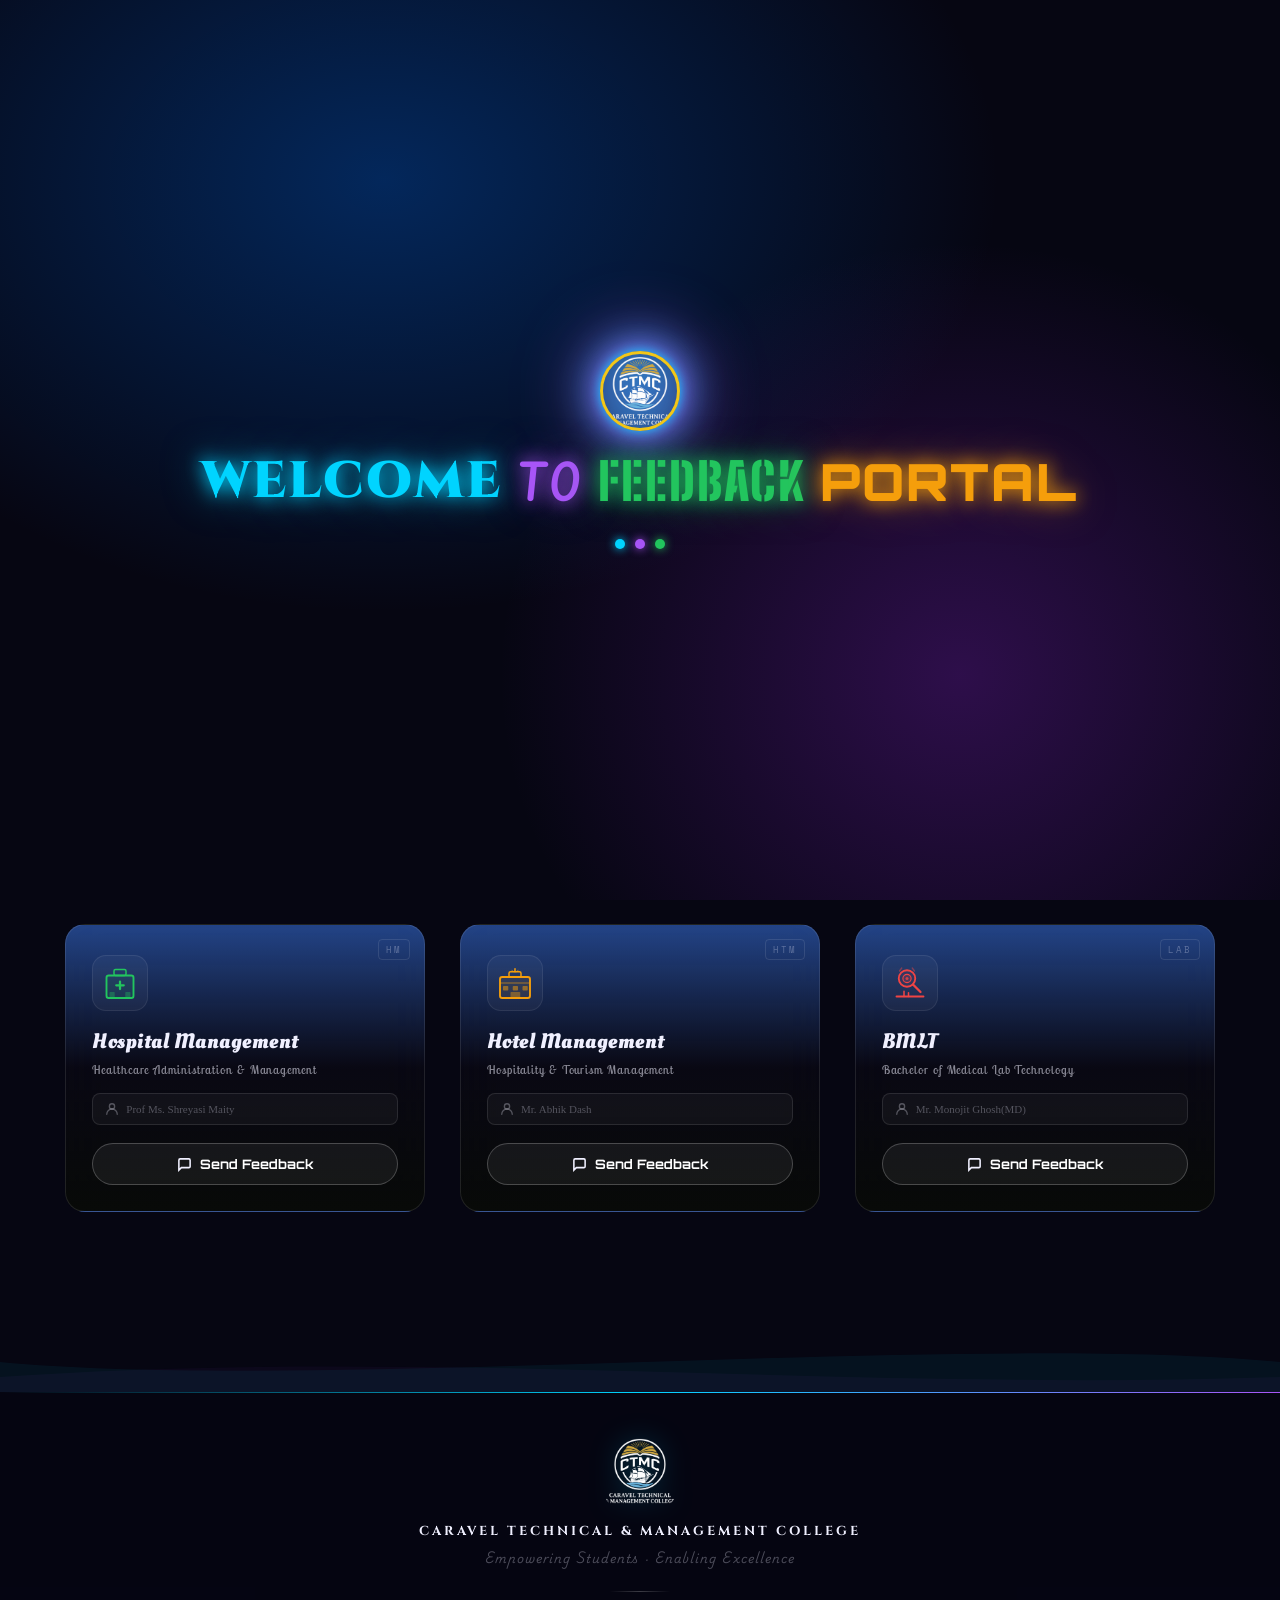
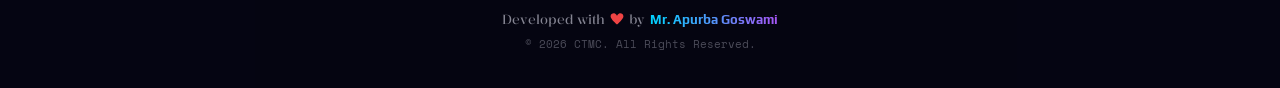
==== commit a9bb986c: "commit" ====
--- a/index.html
+++ b/index.html
@@ -14,6 +14,26 @@
     <style>html { scroll-behavior: smooth; }</style>
   </head>
   <body>
+    <!-- ===== LOADING SCREEN =====  -->
+    <div id="loadingScreen">
+      <div class="loading-content">
+        <div class="loading-icon">
+          <img
+            src="bg_images/logo.png"
+            alt="CTMC Logo"
+            class="loading-logo-img"
+            onerror="this.style.display='none'"
+          />
+        </div>
+        <h1 class="loading-title">
+          <span class="lt-w">Welcome</span>
+          <span class="lt-t">to</span>
+          <span class="lt-f">Feedback</span>
+          <span class="lt-p">Portal</span>
+        </h1>
+        <div class="loading-dots"><span></span><span></span><span></span></div>
+      </div>
+    </div>
     <canvas id="bgCanvas"></canvas>
     <div id="particles"></div>
 
--- a/style.css
+++ b/style.css
@@ -1455,4 +1455,117 @@
   .fp-title {
     font-size: 17px;
   }
+}
+/* ============================================================
+   LOADING SCREEN
+   ============================================================ */
+#loadingScreen {
+  position: fixed;
+  inset: 0;
+  z-index: 9999;
+  display: flex;
+  align-items: center;
+  justify-content: center;
+  background:
+    radial-gradient(ellipse 80% 80% at 30% 20%, rgba(0,80,180,0.45) 0%, transparent 60%),
+    radial-gradient(ellipse 60% 80% at 75% 75%, rgba(120,30,180,0.35) 0%, transparent 60%),
+    #060612;
+  transition: opacity 0.7s ease, visibility 0.7s ease;
+}
+#loadingScreen.hide {
+  opacity: 0;
+  visibility: hidden;
+  pointer-events: none;
+}
+
+.loading-content {
+  display: flex;
+  flex-direction: column;
+  align-items: center;
+  gap: 20px;
+  text-align: center;
+  padding: 24px;
+}
+
+/* Spinning icon */
+.loading-icon {
+  animation: ls-bounce 1s ease-in-out infinite alternate;
+  filter: drop-shadow(0 0 18px #00d4ff) drop-shadow(0 0 30px #a855f7);
+}
+.loading-logo-img {
+  width: 80px;
+  height: 80px;
+  object-fit: contain;
+  border-radius: 150%;
+  display: block;
+  border: 3px solid #f3c718;
+  box-shadow: 0 0 12px #00d4ff, 0 0 28px #a855f7;
+}
+@keyframes ls-bounce {
+  from { transform: translateY(0px) scale(1); }
+  to   { transform: translateY(-16px) scale(1.08); }
+}
+
+/* Title - each word a different color, staggered pop-in */
+.loading-title {
+  display: flex;
+  flex-wrap: wrap;
+  justify-content: center;
+  gap: 0 14px;
+  font-family: 'Orbitron', 'Audiowide', sans-serif;
+  font-weight: 900;
+  font-size: clamp(1.7rem, 6vw, 3.2rem);
+  letter-spacing: 0.04em;
+  line-height: 1.2;
+  text-transform: uppercase;
+}
+.loading-title span {
+  display: inline-block;
+  animation: ls-pop 0.6s cubic-bezier(0.34,1.56,0.64,1) both;
+}
+.lt-w { color: #00d4ff;  animation-delay: 0.1s; text-shadow: 0 0 18px #00d4ff, 0 0 40px #00d4ff88;
+  font-family: "Cinzel", serif;
+ }
+.lt-t { color: #a855f7;  animation-delay: 0.25s; text-shadow: 0 0 18px #a855f7, 0 0 40px #a855f788; 
+   font-family: "Edu SA Beginner", cursive;
+}
+.lt-f { color: #22c55e;  animation-delay: 0.4s;  text-shadow: 0 0 18px #22c55e, 0 0 40px #22c55e88;
+  font-family: "Big Shoulders Stencil", sans-serif;
+ }
+.lt-p { color: #f59e0b;  animation-delay: 0.55s; text-shadow: 0 0 18px #f59e0b, 0 0 40px #f59e0b88;
+   font-family: "Orbitron", sans-serif;
+ }
+
+@keyframes ls-pop {
+  0%   { opacity:0; transform: translateY(30px) scale(0.6); }
+  100% { opacity:1; transform: translateY(0)    scale(1); }
+}
+
+/* Bouncing dots */
+.loading-dots {
+  display: flex;
+  gap: 10px;
+  margin-top: 6px;
+}
+.loading-dots span {
+  width: 10px;
+  height: 10px;
+  border-radius: 50%;
+  display: block;
+  animation: ls-dot 0.8s ease-in-out infinite alternate;
+}
+.loading-dots span:nth-child(1) { background: #00d4ff; box-shadow: 0 0 10px #00d4ff; animation-delay: 0s; }
+.loading-dots span:nth-child(2) { background: #a855f7; box-shadow: 0 0 10px #a855f7; animation-delay: 0.2s; }
+.loading-dots span:nth-child(3) { background: #22c55e; box-shadow: 0 0 10px #22c55e; animation-delay: 0.4s; }
+@keyframes ls-dot {
+  from { transform: translateY(0); opacity: 0.5; }
+  to   { transform: translateY(-10px); opacity: 1; }
+}
+
+@media (max-width: 480px) {
+  .loading-title {
+    gap: 8px;
+    flex-direction: column;
+    align-items: center;
+  }
 }
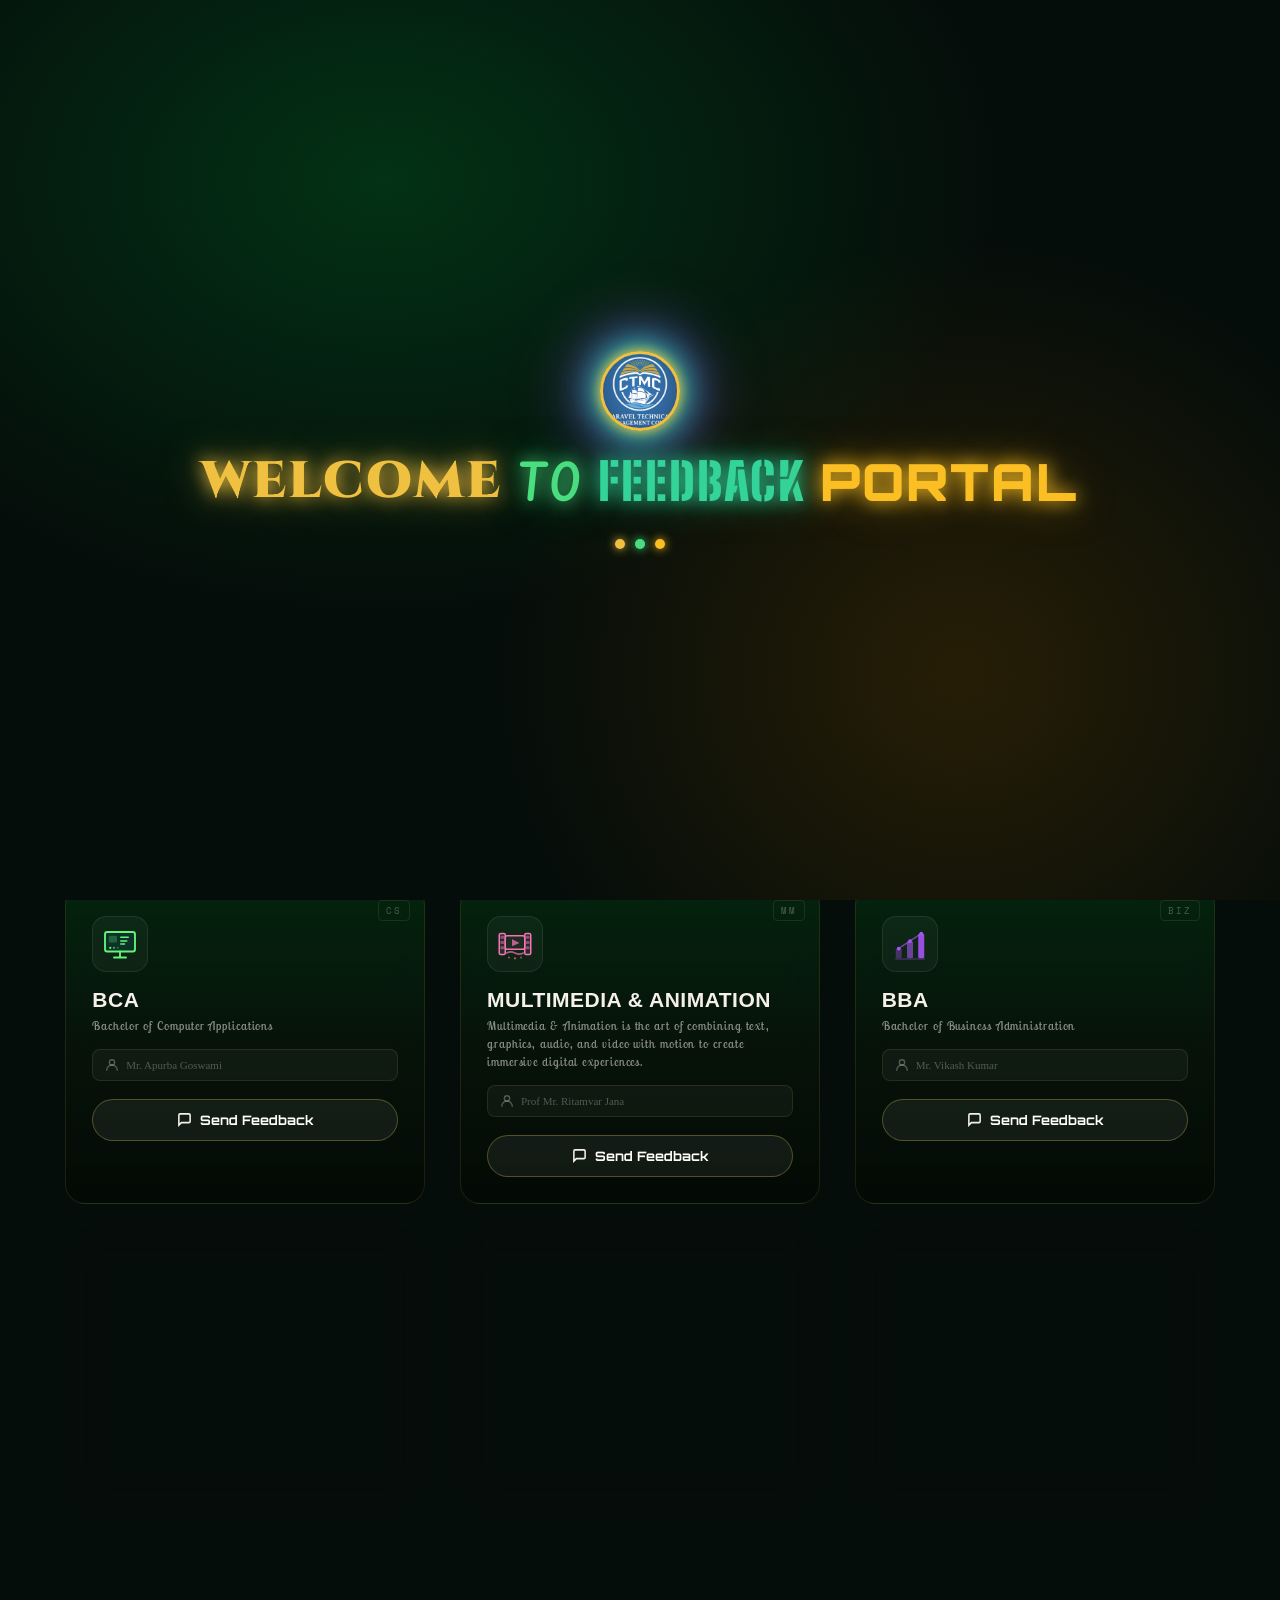
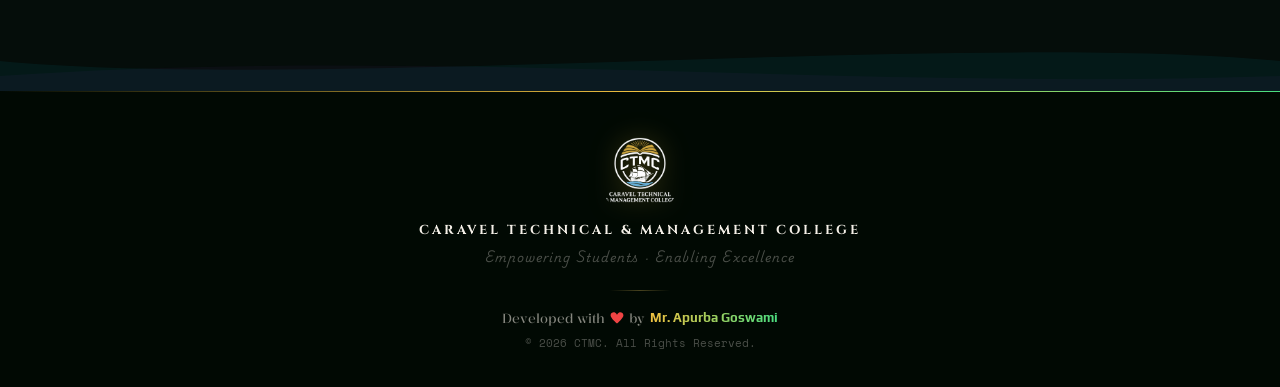
==== commit ad518c0b: "commit" ====
--- a/index.html
+++ b/index.html
@@ -62,23 +62,23 @@
                   cx="24"
                   cy="24"
                   r="20"
-                  stroke="#00d4ff"
+                  stroke="#f0c040"
                   stroke-width="2"
                 />
                 <path
                   d="M24 8v32M12 18L24 8l12 10"
-                  stroke="#00d4ff"
+                  stroke="#f0c040"
                   stroke-width="2.5"
                   stroke-linecap="round"
                   stroke-linejoin="round"
                 />
                 <path
                   d="M16 28Q24 20 32 28"
-                  stroke="#a855f7"
+                  stroke="#4ade80"
                   stroke-width="2"
                   stroke-linecap="round"
                 />
-                <circle cx="24" cy="32" r="3" fill="#00d4ff" />
+                <circle cx="24" cy="32" r="3" fill="#f0c040" />
               </svg>
             </span>
           </div>
@@ -122,6 +122,59 @@
             <path d="M12 5v14M5 12l7 7 7-7" />
           </svg>
         </div>
+      </div>
+    </section>
+
+    <!-- ===== PRINCIPAL CONTACT SECTION ===== -->
+    <section class="principal-section" id="principalContact">
+      <div class="principal-label">— DIRECT CONTACT —</div>
+      <div class="principal-card">
+
+        <div class="principal-avatar-wrap">
+          <div class="principal-avatar-ring">
+            <img
+              src="bg_images/logo.png"
+              alt="Principal Photo"
+              class="principal-avatar-img"
+              onerror="this.style.display='none'; this.nextElementSibling.style.display='flex';"
+            />
+            <div class="principal-avatar-fallback" style="display:none">
+              <svg viewBox="0 0 48 48" fill="none" width="46" height="46">
+                <circle cx="24" cy="17" r="10" stroke="currentColor" stroke-width="2.5"/>
+                <path d="M8 44c0-8.8 7.2-16 16-16s16 7.2 16 16" stroke="currentColor" stroke-width="2.5" stroke-linecap="round"/>
+                <path d="M32 8l2 2M16 8l-2 2M24 6v-2" stroke="currentColor" stroke-width="1.8" stroke-linecap="round" opacity="0.5"/>
+              </svg>
+            </div>
+          </div>
+          <span class="principal-badge">PRINCIPAL</span>
+        </div>
+
+        <div class="principal-info">
+          <p class="principal-role-label">OFFICE OF THE PRINCIPAL</p>
+          <h2 class="principal-name">Mr. Arunabh Dhara</h2>
+          <p class="principal-title">Principal — Caravel Technical &amp; Management College</p>
+          <div class="principal-divider"></div>
+          <p class="principal-desc">
+            Have a concern, suggestion, or important matter that needs direct attention?
+            Reach out to the Principal's office instantly via WhatsApp.
+          </p>
+        </div>
+
+        <div class="principal-actions">
+          <button class="principal-wa-btn" id="principalWaBtn">
+            <svg viewBox="0 0 24 24" width="18" height="18" fill="currentColor">
+              <path d="M17.472 14.382c-.297-.149-1.758-.867-2.03-.967-.273-.099-.471-.148-.67.15-.197.297-.767.966-.94 1.164-.173.199-.347.223-.644.075-.297-.15-1.255-.463-2.39-1.475-.883-.788-1.48-1.761-1.653-2.059-.173-.297-.018-.458.13-.606.134-.133.298-.347.446-.52.149-.174.198-.298.298-.497.099-.198.05-.371-.025-.52-.075-.149-.669-1.612-.916-2.207-.242-.579-.487-.5-.669-.51-.173-.008-.371-.01-.57-.01-.198 0-.52.074-.792.372-.272.297-1.04 1.016-1.04 2.479 0 1.462 1.065 2.875 1.213 3.074.149.198 2.096 3.2 5.077 4.487.709.306 1.262.489 1.694.625.712.227 1.36.195 1.871.118.571-.085 1.758-.719 2.006-1.413.248-.694.248-1.289.173-1.413-.074-.124-.272-.198-.57-.347m-5.421 7.403h-.004a9.87 9.87 0 01-5.031-1.378l-.361-.214-3.741.982.998-3.648-.235-.374a9.86 9.86 0 01-1.51-5.26c.001-5.45 4.436-9.884 9.888-9.884 2.64 0 5.122 1.03 6.988 2.898a9.825 9.825 0 012.893 6.994c-.003 5.45-4.437 9.884-9.885 9.884m8.413-18.297A11.815 11.815 0 0012.05 0C5.495 0 .16 5.335.157 11.892c0 2.096.547 4.142 1.588 5.945L.057 24l6.305-1.654a11.882 11.882 0 005.683 1.448h.005c6.554 0 11.89-5.335 11.893-11.893a11.821 11.821 0 00-3.48-8.413z"/>
+            </svg>
+            Message Principal
+          </button>
+          <div class="principal-phone-row">
+            <svg viewBox="0 0 16 16" fill="none" width="12" height="12">
+              <path d="M13 10.5c-.8-.8-1.7-.8-2.5 0l-.6.6c-.1.1-1.3-.3-2.8-1.8S5.4 6.2 5.5 6.1l.6-.6c.8-.8.8-1.7 0-2.5L4.8 1.7c-.8-.8-1.7-.8-2.5 0L1.7 2.3C.4 3.6.9 5.8 3.3 8.2s4.6 2.9 5.9 1.6l.6-.6c.3-.3.6-.2.6-.2" stroke="#25d366" stroke-width="1.3" stroke-linecap="round"/>
+            </svg>
+            <span style="color:#4ade80">+919735305863</span>
+          </div>
+        </div>
+
       </div>
     </section>
 
@@ -1037,6 +1090,138 @@
       </div>
     </div>
 
+    <!-- ===== PRINCIPAL FEEDBACK FORM MODAL ===== -->
+    <div class="modal-overlay" id="principalFormModal">
+      <div class="modal-box" id="principalFormBox">
+        <button class="modal-close" id="closePrincipalModal" aria-label="Close">
+          <svg viewBox="0 0 24 24" width="16" height="16" fill="none" stroke="currentColor" stroke-width="2.5" stroke-linecap="round">
+            <path d="M18 6L6 18M6 6l12 12" />
+          </svg>
+        </button>
+
+        <!-- Header -->
+        <div class="modal-header">
+          <div class="modal-dept-icon" style="border-color:rgba(240,192,64,0.3); background:rgba(240,192,64,0.07)">
+            <svg viewBox="0 0 48 48" fill="none" width="32" height="32" style="color:#f0c040">
+              <circle cx="24" cy="15" r="9" stroke="currentColor" stroke-width="2.5" fill="rgba(240,192,64,0.1)"/>
+              <path d="M24 6l1.5 3.5L29 10l-2.5 2.5.6 3.5L24 14.5l-3.1 1.5.6-3.5L19 10l3.5-.5z" fill="currentColor" opacity="0.6"/>
+              <path d="M10 42c0-7.7 6.3-14 14-14s14 6.3 14 14" stroke="currentColor" stroke-width="2.5" stroke-linecap="round"/>
+              <path d="M30 30l4 3-1.5 5M18 30l-4 3 1.5 5" stroke="currentColor" stroke-width="1.8" stroke-linecap="round" stroke-linejoin="round" opacity="0.5"/>
+            </svg>
+          </div>
+          <div>
+            <h3 class="modal-title">Message to Principal</h3>
+            <p class="modal-dept-name">DIRECT — Mr. Anurabh Dhara · Principal</p>
+          </div>
+        </div>
+
+        <!-- Form -->
+        <form id="principalFeedbackForm" novalidate>
+          <div class="form-grid">
+
+            <div class="form-group">
+              <label class="form-label" for="pStudentName">
+                <svg class="label-icon" viewBox="0 0 16 16" fill="none">
+                  <circle cx="8" cy="5" r="3" stroke="currentColor" stroke-width="1.5"/>
+                  <path d="M2 14c0-3.3 2.7-6 6-6s6 2.7 6 6" stroke="currentColor" stroke-width="1.5" stroke-linecap="round"/>
+                </svg>
+                Your Name <span class="req">*</span>
+              </label>
+              <input class="form-input" type="text" id="pStudentName" placeholder="Full name" required />
+              <span class="form-error" id="perr-name">Name is required</span>
+            </div>
+
+            <div class="form-group">
+              <label class="form-label" for="pClassId">
+                <svg class="label-icon" viewBox="0 0 16 16" fill="none">
+                  <rect x="2" y="2" width="12" height="12" rx="1.5" stroke="currentColor" stroke-width="1.5"/>
+                  <path d="M5 8h6M5 5.5h3M5 10.5h4" stroke="currentColor" stroke-width="1.2" stroke-linecap="round"/>
+                </svg>
+                Class ID <span class="req">*</span>
+              </label>
+              <input class="form-input" type="text" id="pClassId" placeholder="e.g. BCA-2024-01" required />
+              <span class="form-error" id="perr-classId">Class ID is required</span>
+            </div>
+
+            <div class="form-group">
+              <label class="form-label" for="pSemester">
+                <svg class="label-icon" viewBox="0 0 16 16" fill="none">
+                  <rect x="2" y="2" width="12" height="12" rx="1.5" stroke="currentColor" stroke-width="1.5"/>
+                  <path d="M5 7l3 3 3-3" stroke="currentColor" stroke-width="1.3" stroke-linecap="round" stroke-linejoin="round"/>
+                </svg>
+                Semester <span class="req">*</span>
+              </label>
+              <select class="form-input form-select" id="pSemester" required>
+                <option value="">Select Semester</option>
+                <option value="Semester 1">Semester 1</option>
+                <option value="Semester 2">Semester 2</option>
+                <option value="Semester 3">Semester 3</option>
+                <option value="Semester 4">Semester 4</option>
+                <option value="Semester 5">Semester 5</option>
+                <option value="Semester 6">Semester 6</option>
+              </select>
+              <span class="form-error" id="perr-semester">Please select semester</span>
+            </div>
+
+            <div class="form-group full-width">
+              <label class="form-label">
+                <svg class="label-icon" viewBox="0 0 16 16" fill="none">
+                  <circle cx="8" cy="8" r="6" stroke="currentColor" stroke-width="1.5"/>
+                  <path d="M8 5v4M8 11v.5" stroke="currentColor" stroke-width="1.5" stroke-linecap="round"/>
+                </svg>
+                Type <span class="req">*</span>
+              </label>
+              <div class="type-tabs" id="pTypeTabs">
+                <button type="button" class="type-tab active" data-type="Complaint">
+                  <svg viewBox="0 0 20 20" width="15" height="15" fill="none">
+                    <circle cx="10" cy="10" r="8" stroke="currentColor" stroke-width="1.8"/>
+                    <path d="M10 6v4.5M10 13v.5" stroke="currentColor" stroke-width="2" stroke-linecap="round"/>
+                  </svg>
+                  Complaint
+                </button>
+                <button type="button" class="type-tab" data-type="Suggestion">
+                  <svg viewBox="0 0 20 20" width="15" height="15" fill="none">
+                    <path d="M10 2a6 6 0 0 1 4 10.5V15H6v-2.5A6 6 0 0 1 10 2z" stroke="currentColor" stroke-width="1.8" stroke-linejoin="round"/>
+                    <path d="M7 17h6M8.5 19h3" stroke="currentColor" stroke-width="1.8" stroke-linecap="round"/>
+                  </svg>
+                  Suggestion
+                </button>
+                <button type="button" class="type-tab" data-type="Feedback">
+                  <svg viewBox="0 0 20 20" width="15" height="15" fill="none">
+                    <path d="M18 13a2 2 0 0 1-2 2H6l-4 4V4a2 2 0 0 1 2-2h12a2 2 0 0 1 2 2z" stroke="currentColor" stroke-width="1.8" stroke-linejoin="round"/>
+                  </svg>
+                  Feedback
+                </button>
+              </div>
+              <input type="hidden" id="pFeedbackType" value="Complaint" />
+            </div>
+
+            <div class="form-group full-width">
+              <label class="form-label" for="pMessage">
+                <svg class="label-icon" viewBox="0 0 16 16" fill="none">
+                  <rect x="1" y="3" width="14" height="10" rx="1.5" stroke="currentColor" stroke-width="1.5"/>
+                  <path d="M4 7h8M4 10h5" stroke="currentColor" stroke-width="1.2" stroke-linecap="round"/>
+                </svg>
+                Message <span class="req">*</span>
+              </label>
+              <textarea class="form-input form-textarea" id="pMessage"
+                placeholder="Write your message to the Principal..." required></textarea>
+              <span class="form-error" id="perr-message">Message is required</span>
+            </div>
+
+          </div>
+
+          <button type="submit" class="submit-btn" id="pSubmitBtn">
+            <svg viewBox="0 0 24 24" width="18" height="18" fill="currentColor">
+              <path d="M17.472 14.382c-.297-.149-1.758-.867-2.03-.967-.273-.099-.471-.148-.67.15-.197.297-.767.966-.94 1.164-.173.199-.347.223-.644.075-.297-.15-1.255-.463-2.39-1.475-.883-.788-1.48-1.761-1.653-2.059-.173-.297-.018-.458.13-.606.134-.133.298-.347.446-.52.149-.174.198-.298.298-.497.099-.198.05-.371-.025-.52-.075-.149-.669-1.612-.916-2.207-.242-.579-.487-.5-.669-.51-.173-.008-.371-.01-.57-.01-.198 0-.52.074-.792.372-.272.297-1.04 1.016-1.04 2.479 0 1.462 1.065 2.875 1.213 3.074.149.198 2.096 3.2 5.077 4.487.709.306 1.262.489 1.694.625.712.227 1.36.195 1.871.118.571-.085 1.758-.719 2.006-1.413.248-.694.248-1.289.173-1.413-.074-.124-.272-.198-.57-.347m-5.421 7.403h-.004a9.87 9.87 0 01-5.031-1.378l-.361-.214-3.741.982.998-3.648-.235-.374a9.86 9.86 0 01-1.51-5.26c.001-5.45 4.436-9.884 9.888-9.884 2.64 0 5.122 1.03 6.988 2.898a9.825 9.825 0 012.893 6.994c-.003 5.45-4.437 9.884-9.885 9.884m8.413-18.297A11.815 11.815 0 0012.05 0C5.495 0 .16 5.335.157 11.892c0 2.096.547 4.142 1.588 5.945L.057 24l6.305-1.654a11.882 11.882 0 005.683 1.448h.005c6.554 0 11.89-5.335 11.893-11.893a11.821 11.821 0 00-3.48-8.413z"/>
+            </svg>
+            <span>Send to Principal via WhatsApp</span>
+            <div class="btn-ripple"></div>
+          </button>
+        </form>
+      </div>
+    </div>
+
     <!-- ===== WHATSAPP MODAL ===== -->
     <div class="modal-overlay" id="waModal">
       <div class="modal-box wa-modal-box" id="waModalBox">
--- a/style.css
+++ b/style.css
@@ -6,19 +6,19 @@
 @import url('https://fonts.googleapis.com/css2?family=Abel&family=Audiowide&family=Berkshire+Swash&family=Big+Shoulders+Stencil:opsz,wght@10..72,100..900&family=Calligraffitti&family=Caveat+Brush&family=Cinzel:wght@400..900&family=Edu+SA+Beginner:wght@400..700&family=Edu+SA+Hand:wght@400..700&family=Geom:ital,wght@0,300..900;1,300..900&family=Google+Sans:ital,opsz,wght@0,17..18,400..700;1,17..18,400..700&family=Indie+Flower&family=Kalnia:wght@100..700&family=Kaushan+Script&family=Lobster+Two:ital,wght@0,400;0,700;1,400;1,700&family=Michroma&family=Oleo+Script:wght@400;700&family=Open+Sans:ital,wght@0,300..800;1,300..800&family=Orbitron:wght@400..900&family=Oswald:wght@200..700&family=Play:wght@400;700&family=Playwrite+NO:wght@100..400&family=Proza+Libre:ital,wght@0,400;0,500;0,600;0,700;0,800;1,400;1,500;1,600;1,700;1,800&family=WDXL+Lubrifont+TC&display=swap');
 
 :root {
-  --bg-deep: #060612;
+  --bg-deep: #050d0a;
   --bg-card: rgba(255, 255, 255, 0.04);
-  --glass-border: rgba(255, 255, 255, 0.1);
-  --glass-border-h: rgba(255, 255, 255, 0.22);
-  --neon-blue: #00d4ff;
-  --neon-purple: #a855f7;
-  --neon-green: #22c55e;
-  --neon-amber: #f59e0b;
-  --neon-red: #ef4444;
+  --glass-border: rgba(255, 215, 100, 0.1);
+  --glass-border-h: rgba(255, 215, 100, 0.28);
+  --neon-blue: #f0c040;
+  --neon-purple: #4ade80;
+  --neon-green: #34d399;
+  --neon-amber: #fbbf24;
+  --neon-red: #f87171;
   --neon-wa: #25d366;
-  --text-primary: #f0f0ff;
-  --text-secondary: rgba(240, 240, 255, 0.55);
-  --text-muted: rgba(240, 240, 255, 0.3);
+  --text-primary: #f5f0e8;
+  --text-secondary: rgba(245, 240, 232, 0.55);
+  --text-muted: rgba(245, 240, 232, 0.3);
   --font-main: "Poppins", sans-serif;
   --font-mono: "Space Mono", monospace;
   --radius-card: 20px;
@@ -62,18 +62,18 @@
   background:
     radial-gradient(
       ellipse 80% 60% at 20% 10%,
-      rgba(11, 6, 80, 0.874) 0%,
+      rgba(4, 50, 20, 0.92) 0%,
       transparent 60%
     ),
     radial-gradient(
       ellipse 60% 80% at 80% 80%,
-      rgba(13, 17, 13, 0.855) 0%,
+      rgba(30, 20, 4, 0.88) 0%,
       transparent 60%
     ),
     radial-gradient(
       ellipse 50% 50% at 50% 50%,
-      rgba(17, 24, 26, 0.806) 0%,
-      rgb(0, 0, 0) 100%
+      rgba(8, 20, 12, 0.85) 0%,
+      rgb(2, 8, 4) 100%
     );
   animation: meshShift 14s ease-in-out infinite alternate;
   pointer-events: none;
@@ -156,14 +156,14 @@
   width: 72px;
   height: 72px;
   border-radius: 50%;
-  border: 2px solid var(--neon-blue);
-  display: flex;
-  align-items: center;
-  justify-content: center;
-  background: rgba(0, 212, 255, 0.06);
+  border: 2px solid #f0c040;
+  display: flex;
+  align-items: center;
+  justify-content: center;
+  background: rgba(240, 192, 64, 0.06);
   box-shadow:
-    0 0 20px rgba(255, 58, 121, 0.25),
-    inset 0 0 16px rgba(24, 232, 45, 0.05);
+    0 0 20px rgba(240, 192, 64, 0.25),
+    inset 0 0 16px rgba(74, 222, 128, 0.05);
   animation: logoPulse 3s ease-in-out infinite;
   overflow: hidden;
   padding: 4px; /* inner breathing room */
@@ -192,13 +192,13 @@
   0%,
   100% {
     box-shadow:
-      0 0 20px rgba(255, 82, 82, 0.25),
-      inset 0 0 16px rgba(253, 255, 253, 0.05);
+      0 0 20px rgba(240, 192, 64, 0.25),
+      inset 0 0 16px rgba(74, 222, 128, 0.05);
   }
   50% {
     box-shadow:
-      0 0 35px rgba(253, 249, 16, 0.45),
-      inset 0 0 22px rgba(244, 27, 218, 0.1);
+      0 0 35px rgba(251, 191, 36, 0.55),
+      inset 0 0 22px rgba(52, 211, 153, 0.12);
   }
 }
 
@@ -215,7 +215,7 @@
   font-size: clamp(22px, 5vw, 36px);
   font-weight: 900;
   letter-spacing: 4px;
-  background: linear-gradient(90deg, #00d4ff, #a855f7, #00d4ff);
+  background: linear-gradient(90deg, #f0c040, #4ade80, #f0c040);
   background-size: 200%;
   -webkit-background-clip: text;
   -webkit-text-fill-color: transparent;
@@ -253,7 +253,7 @@
   background: linear-gradient(
     90deg,
     transparent,
-    var(--neon-blue),
+    #f0c040,
     transparent
   );
   margin: 20px auto 0;
@@ -286,12 +286,12 @@
    font-weight: bold;
   display: inline-block;
   padding: 6px 18px;
-  border: 1px solid rgba(0, 212, 255, 0.4);
+  border: 1px solid rgba(240, 192, 64, 0.4);
   border-radius: 100px;
   font-size: 11px;
   letter-spacing: 3px;
-  color: var(--neon-blue);
-  background: rgba(20, 176, 207, 0.06);
+  color: #f0c040;
+  background: rgba(240, 192, 64, 0.06);
   margin-bottom: 20px;
 }
 .hero-title {
@@ -306,7 +306,7 @@
 .accent-text {
    font-family: "Oleo Script", system-ui;
   font-weight: 700;
-  background: linear-gradient(135deg, var(--neon-blue), var(--neon-purple));
+  background: linear-gradient(135deg, #f0c040, #4ade80);
   -webkit-background-clip: text;
   -webkit-text-fill-color: transparent;
   background-clip: text;
@@ -380,8 +380,8 @@
   max-width: 360px;
   border-radius: var(--radius-card);
   border: 1px solid var(--glass-border);
-  background: linear-gradient(rgba(40, 79, 156, 0.846),
-  rgba(22, 18, 25, 0.215),rgb(8, 10, 8));
+  background: linear-gradient(rgba(4, 40, 15, 0.85),
+  rgba(8, 22, 10, 0.7), rgb(3, 10, 5));
   backdrop-filter: blur(20px);
   -webkit-backdrop-filter: blur(20px);
   cursor: pointer;
@@ -463,7 +463,7 @@
 }
 
 .card-title {
- font-family: "Oleo Script", system-ui;
+ font-family: "Viga", sans-serif;
   font-size: 21px;
   font-weight: 800;
   letter-spacing: 0.5px;
@@ -581,7 +581,7 @@
 .modal-overlay {
   position: fixed;
   inset: 0;
-  background: rgba(6, 6, 18, 0.85);
+  background: rgba(2, 10, 4, 0.88);
   backdrop-filter: blur(12px);
   -webkit-backdrop-filter: blur(12px);
   z-index: 1000;
@@ -604,14 +604,14 @@
   overflow-y: auto;
   border-radius: var(--radius-card);
   border: 1px solid var(--glass-border-h);
-  background: rgba(14, 14, 30, 0.97);
+  background: rgba(4, 18, 8, 0.97);
   backdrop-filter: blur(24px);
   padding: 32px 28px;
   position: relative;
   transform: scale(0.9) translateY(20px);
   transition: transform 0.35s cubic-bezier(0.23, 1, 0.32, 1);
   scrollbar-width: thin;
-  scrollbar-color: rgba(255, 255, 255, 0.1) transparent;
+  scrollbar-color: rgba(240, 192, 64, 0.15) transparent;
 }
 .modal-overlay.active .modal-box {
   transform: scale(1) translateY(0);
@@ -679,7 +679,7 @@
 }
 .modal-dept-name {
   font-size: 12px;
-  color: var(--neon-blue);
+  color: #f0c040;
   font-family: var(--font-mono);
 }
 
@@ -738,12 +738,12 @@
   color: var(--text-muted);
 }
 .form-input:focus {
-  border-color: var(--neon-blue);
-  background: rgba(0, 212, 255, 0.04);
-  box-shadow: 0 0 0 3px rgba(0, 212, 255, 0.1);
+  border-color: #f0c040;
+  background: rgba(240, 192, 64, 0.04);
+  box-shadow: 0 0 0 3px rgba(240, 192, 64, 0.12);
 }
 .form-input[readonly] {
-  color: var(--neon-blue);
+  color: #f0c040;
   font-family: var(--font-mono);
   cursor: default;
 }
@@ -802,9 +802,9 @@
   color: var(--text-primary);
 }
 .type-tab.active {
-  background: rgba(0, 212, 255, 0.1);
-  border-color: var(--neon-blue);
-  color: var(--neon-blue);
+  background: rgba(240, 192, 64, 0.1);
+  border-color: #f0c040;
+  color: #f0c040;
   font-weight: 600;
 }
 
@@ -814,8 +814,8 @@
   padding: 15px 24px;
   border-radius: var(--radius-btn);
   border: none;
-  background: linear-gradient(135deg, var(--neon-blue), var(--neon-purple));
-  color: #fff;
+  background: linear-gradient(135deg, #f0c040, #4ade80);
+  color: #0a1a0a;
   font-family: var(--font-main);
   font-size: 15px;
   font-weight: 700;
@@ -832,7 +832,7 @@
 }
 .submit-btn:hover {
   transform: translateY(-2px);
-  box-shadow: 0 12px 40px rgba(0, 212, 255, 0.35);
+  box-shadow: 0 12px 40px rgba(240, 192, 64, 0.4);
 }
 .submit-btn:active {
   transform: translateY(0);
@@ -1067,7 +1067,7 @@
 }
 
 .footer-content {
-  background: rgba(6, 6, 18, 0.97);
+  background: rgba(2, 10, 4, 0.98);
   text-align: center;
   padding: 44px 24px 36px;
   position: relative;
@@ -1083,9 +1083,9 @@
   background: linear-gradient(
     90deg,
     transparent,
-    var(--neon-blue),
-    var(--neon-purple),
-    var(--neon-blue),
+    #f0c040,
+    #4ade80,
+    #f0c040,
     transparent
   );
   background-size: 200%;
@@ -1102,12 +1102,12 @@
 
 /* logo.png in footer — fixed height, auto width, glow ring */
 .footer-logo-img {
-  height: 70px; /* adjust this to taste */
+  height: 70px;
   width: auto;
-  max-width: 180px; /* prevents overly wide logos */
+  max-width: 180px;
   object-fit: contain;
   border-radius: 12px;
-  filter: drop-shadow(0 0 14px rgba(0, 212, 255, 0.3));
+  filter: drop-shadow(0 0 14px rgba(240, 192, 64, 0.35));
   animation: logoPulse 3s ease-in-out infinite;
   display: block;
 }
@@ -1168,7 +1168,7 @@
 }
 .dev-name {
   font-weight: 700;
-  background: linear-gradient(90deg, var(--neon-blue), var(--neon-purple));
+  background: linear-gradient(90deg, #f0c040, #4ade80);
   -webkit-background-clip: text;
   -webkit-text-fill-color: transparent;
   background-clip: text;
@@ -1279,12 +1279,12 @@
   width: 52px;
   height: 52px;
   border-radius: 14px;
-  background: rgba(0, 212, 255, 0.1);
-  border: 1px solid rgba(0, 212, 255, 0.25);
-  display: flex;
-  align-items: center;
-  justify-content: center;
-  color: var(--neon-blue);
+  background: rgba(240, 192, 64, 0.1);
+  border: 1px solid rgba(240, 192, 64, 0.25);
+  display: flex;
+  align-items: center;
+  justify-content: center;
+  color: #f0c040;
   flex-shrink: 0;
 }
 .fp-title {
@@ -1294,7 +1294,7 @@
 }
 .fp-subtitle {
   font-size: 12px;
-  color: var(--neon-blue);
+  color: #f0c040;
   font-family: var(--font-mono);
   letter-spacing: 1px;
   opacity: 0.85;
@@ -1333,8 +1333,8 @@
   to   { opacity: 1; transform: translateY(0)   scale(1); }
 }
 .faculty-card:hover {
-  border-color: rgba(0, 212, 255, 0.35);
-  box-shadow: 0 0 28px rgba(0, 212, 255, 0.12), 0 4px 20px rgba(0, 0, 0, 0.3);
+  border-color: rgba(240, 192, 64, 0.35);
+  box-shadow: 0 0 28px rgba(240, 192, 64, 0.12), 0 4px 20px rgba(0, 0, 0, 0.3);
   transform: translateY(-2px);
 }
 
@@ -1384,7 +1384,7 @@
 }
 .fc-title {
   font-size: 11px;
-  color: var(--neon-blue);
+  color: #f0c040;
   font-family: var(--font-mono);
   opacity: 0.8;
   margin-bottom: 6px;
@@ -1467,9 +1467,9 @@
   align-items: center;
   justify-content: center;
   background:
-    radial-gradient(ellipse 80% 80% at 30% 20%, rgba(0,80,180,0.45) 0%, transparent 60%),
-    radial-gradient(ellipse 60% 80% at 75% 75%, rgba(120,30,180,0.35) 0%, transparent 60%),
-    #060612;
+    radial-gradient(ellipse 80% 80% at 30% 20%, rgba(0, 80, 30, 0.55) 0%, transparent 60%),
+    radial-gradient(ellipse 60% 80% at 75% 75%, rgba(80, 50, 0, 0.45) 0%, transparent 60%),
+    #050d0a;
   transition: opacity 0.7s ease, visibility 0.7s ease;
 }
 #loadingScreen.hide {
@@ -1498,8 +1498,8 @@
   object-fit: contain;
   border-radius: 150%;
   display: block;
-  border: 3px solid #f3c718;
-  box-shadow: 0 0 12px #00d4ff, 0 0 28px #a855f7;
+  border: 3px solid #f0c040;
+  box-shadow: 0 0 12px #f0c040, 0 0 28px #4ade80;
 }
 @keyframes ls-bounce {
   from { transform: translateY(0px) scale(1); }
@@ -1523,16 +1523,16 @@
   display: inline-block;
   animation: ls-pop 0.6s cubic-bezier(0.34,1.56,0.64,1) both;
 }
-.lt-w { color: #00d4ff;  animation-delay: 0.1s; text-shadow: 0 0 18px #00d4ff, 0 0 40px #00d4ff88;
+.lt-w { color: #f0c040;  animation-delay: 0.1s; text-shadow: 0 0 18px #f0c040, 0 0 40px #f0c04088;
   font-family: "Cinzel", serif;
  }
-.lt-t { color: #a855f7;  animation-delay: 0.25s; text-shadow: 0 0 18px #a855f7, 0 0 40px #a855f788; 
+.lt-t { color: #4ade80;  animation-delay: 0.25s; text-shadow: 0 0 18px #4ade80, 0 0 40px #4ade8088; 
    font-family: "Edu SA Beginner", cursive;
 }
-.lt-f { color: #22c55e;  animation-delay: 0.4s;  text-shadow: 0 0 18px #22c55e, 0 0 40px #22c55e88;
+.lt-f { color: #34d399;  animation-delay: 0.4s;  text-shadow: 0 0 18px #34d399, 0 0 40px #34d39988;
   font-family: "Big Shoulders Stencil", sans-serif;
  }
-.lt-p { color: #f59e0b;  animation-delay: 0.55s; text-shadow: 0 0 18px #f59e0b, 0 0 40px #f59e0b88;
+.lt-p { color: #fbbf24;  animation-delay: 0.55s; text-shadow: 0 0 18px #fbbf24, 0 0 40px #fbbf2488;
    font-family: "Orbitron", sans-serif;
  }
 
@@ -1554,9 +1554,9 @@
   display: block;
   animation: ls-dot 0.8s ease-in-out infinite alternate;
 }
-.loading-dots span:nth-child(1) { background: #00d4ff; box-shadow: 0 0 10px #00d4ff; animation-delay: 0s; }
-.loading-dots span:nth-child(2) { background: #a855f7; box-shadow: 0 0 10px #a855f7; animation-delay: 0.2s; }
-.loading-dots span:nth-child(3) { background: #22c55e; box-shadow: 0 0 10px #22c55e; animation-delay: 0.4s; }
+.loading-dots span:nth-child(1) { background: #f0c040; box-shadow: 0 0 10px #f0c040; animation-delay: 0s; }
+.loading-dots span:nth-child(2) { background: #4ade80; box-shadow: 0 0 10px #4ade80; animation-delay: 0.2s; }
+.loading-dots span:nth-child(3) { background: #fbbf24; box-shadow: 0 0 10px #fbbf24; animation-delay: 0.4s; }
 @keyframes ls-dot {
   from { transform: translateY(0); opacity: 0.5; }
   to   { transform: translateY(-10px); opacity: 1; }
@@ -1568,4 +1568,220 @@
     flex-direction: column;
     align-items: center;
   }
+}
+/* ============================================================
+   PRINCIPAL CONTACT SECTION
+   ============================================================ */
+.principal-section {
+  position: relative;
+  z-index: 1;
+  max-width: 860px;
+  margin: 0 auto 48px;
+  padding: 0 20px;
+  animation: fadeUp 0.7s ease 0.3s both;
+}
+
+.principal-label {
+  font-family: var(--font-mono);
+  font-size: 11px;
+  letter-spacing: 4px;
+  color: var(--text-muted);
+  margin-bottom: 16px;
+  text-align: center;
+}
+
+.principal-card {
+  position: relative;
+  border-radius: 24px;
+  border: 1px solid rgba(240, 192, 64, 0.3);
+  background: linear-gradient(135deg,
+    rgba(30, 20, 4, 0.9) 0%,
+    rgba(4, 28, 12, 0.85) 50%,
+    rgba(20, 15, 4, 0.9) 100%);
+  backdrop-filter: blur(24px);
+  -webkit-backdrop-filter: blur(24px);
+  overflow: hidden;
+  padding: 32px 36px;
+  display: flex;
+  align-items: center;
+  gap: 32px;
+  box-shadow:
+    0 0 60px -10px rgba(240, 192, 64, 0.2),
+    0 20px 60px rgba(0, 0, 0, 0.5),
+    inset 0 1px 0 rgba(240, 192, 64, 0.15);
+  flex-wrap: wrap;
+}
+
+/* Glowing top border line */
+.principal-card::before {
+  content: "";
+  position: absolute;
+  top: 0; left: 0; right: 0;
+  height: 2px;
+  background: linear-gradient(90deg, transparent, #f0c040, #4ade80, #f0c040, transparent);
+  background-size: 200%;
+  animation: gradShift 3s linear infinite;
+}
+
+/* Subtle background pattern */
+.principal-card::after {
+  content: "";
+  position: absolute;
+  inset: 0;
+  background:
+    radial-gradient(ellipse 60% 50% at 80% 50%, rgba(240,192,64,0.05) 0%, transparent 70%),
+    radial-gradient(ellipse 40% 60% at 15% 50%, rgba(74,222,128,0.04) 0%, transparent 60%);
+  pointer-events: none;
+}
+
+.principal-avatar-wrap {
+  position: relative;
+  flex-shrink: 0;
+  z-index: 1;
+}
+.principal-avatar-ring {
+  width: 100px;
+  height: 100px;
+  border-radius: 50%;
+  border: 3px solid rgba(240, 192, 64, 0.6);
+  box-shadow:
+    0 0 0 6px rgba(240, 192, 64, 0.08),
+    0 0 30px rgba(240, 192, 64, 0.3);
+  overflow: hidden;
+  background: rgba(240, 192, 64, 0.07);
+  display: flex;
+  align-items: center;
+  justify-content: center;
+  animation: logoPulse 3s ease-in-out infinite;
+}
+.principal-avatar-img {
+  width: 100%;
+  height: 100%;
+  object-fit: cover;
+  object-position: center top;
+  border-radius: 50%;
+}
+.principal-avatar-fallback {
+  width: 100%;
+  height: 100%;
+  display: flex;
+  align-items: center;
+  justify-content: center;
+  color: rgba(240, 192, 64, 0.6);
+}
+.principal-badge {
+  position: absolute;
+  bottom: -6px;
+  left: 50%;
+  transform: translateX(-50%);
+  background: linear-gradient(135deg, #f0c040, #fbbf24);
+  color: #0a1200;
+  font-size: 8px;
+  font-weight: 800;
+  letter-spacing: 1.5px;
+  padding: 3px 8px;
+  border-radius: 20px;
+  white-space: nowrap;
+  font-family: var(--font-mono);
+}
+
+.principal-info {
+  flex: 1;
+  min-width: 200px;
+  z-index: 1;
+}
+.principal-role-label {
+  font-size: 9px;
+  letter-spacing: 3px;
+  color: #f0c040;
+  font-family: var(--font-mono);
+  margin-bottom: 6px;
+  opacity: 0.8;
+}
+.principal-name {
+  font-family: "Cinzel", serif;
+  font-size: clamp(18px, 3vw, 26px);
+  font-weight: 700;
+  color: var(--text-primary);
+  margin-bottom: 4px;
+  letter-spacing: 1px;
+}
+.principal-title {
+  font-size: 12px;
+  color: var(--text-secondary);
+  font-family: "Edu SA Beginner", cursive;
+  margin-bottom: 14px;
+  line-height: 1.5;
+}
+.principal-divider {
+  width: 50px;
+  height: 1px;
+  background: linear-gradient(90deg, #f0c040, transparent);
+  margin-bottom: 14px;
+}
+.principal-desc {
+  font-size: 12px;
+  color: var(--text-muted);
+  line-height: 1.6;
+  max-width: 380px;
+}
+
+.principal-actions {
+  display: flex;
+  flex-direction: column;
+  gap: 12px;
+  flex-shrink: 0;
+  z-index: 1;
+  min-width: 190px;
+}
+
+.principal-wa-btn {
+  display: flex;
+  align-items: center;
+  justify-content: center;
+  gap: 10px;
+  padding: 14px 22px;
+  border-radius: var(--radius-btn);
+  border: none;
+  background: linear-gradient(135deg, #128c7e, #25d366);
+  color: #fff;
+  font-family: var(--font-main);
+  font-size: 14px;
+  font-weight: 700;
+  cursor: pointer;
+  transition: transform 0.2s, box-shadow 0.2s;
+  text-decoration: none;
+  white-space: nowrap;
+}
+.principal-wa-btn:hover {
+  transform: translateY(-2px);
+  box-shadow: 0 10px 32px rgba(37, 211, 102, 0.4);
+}
+.principal-wa-btn:active { transform: translateY(0); }
+
+.principal-phone-row {
+  display: flex;
+  align-items: center;
+  justify-content: center;
+  gap: 7px;
+  font-family: var(--font-mono);
+  font-size: 12px;
+  color: var(--text-muted);
+}
+.principal-phone-row svg { flex-shrink: 0; }
+
+/* Responsive */
+@media (max-width: 640px) {
+  .principal-card {
+    flex-direction: column;
+    text-align: center;
+    padding: 28px 20px;
+    gap: 20px;
+  }
+  .principal-info { min-width: unset; }
+  .principal-divider { margin: 14px auto; }
+  .principal-desc { max-width: 100%; }
+  .principal-actions { width: 100%; }
+  .principal-wa-btn { width: 100%; }
+  .principal-avatar-ring { width: 86px; height: 86px; }
 }
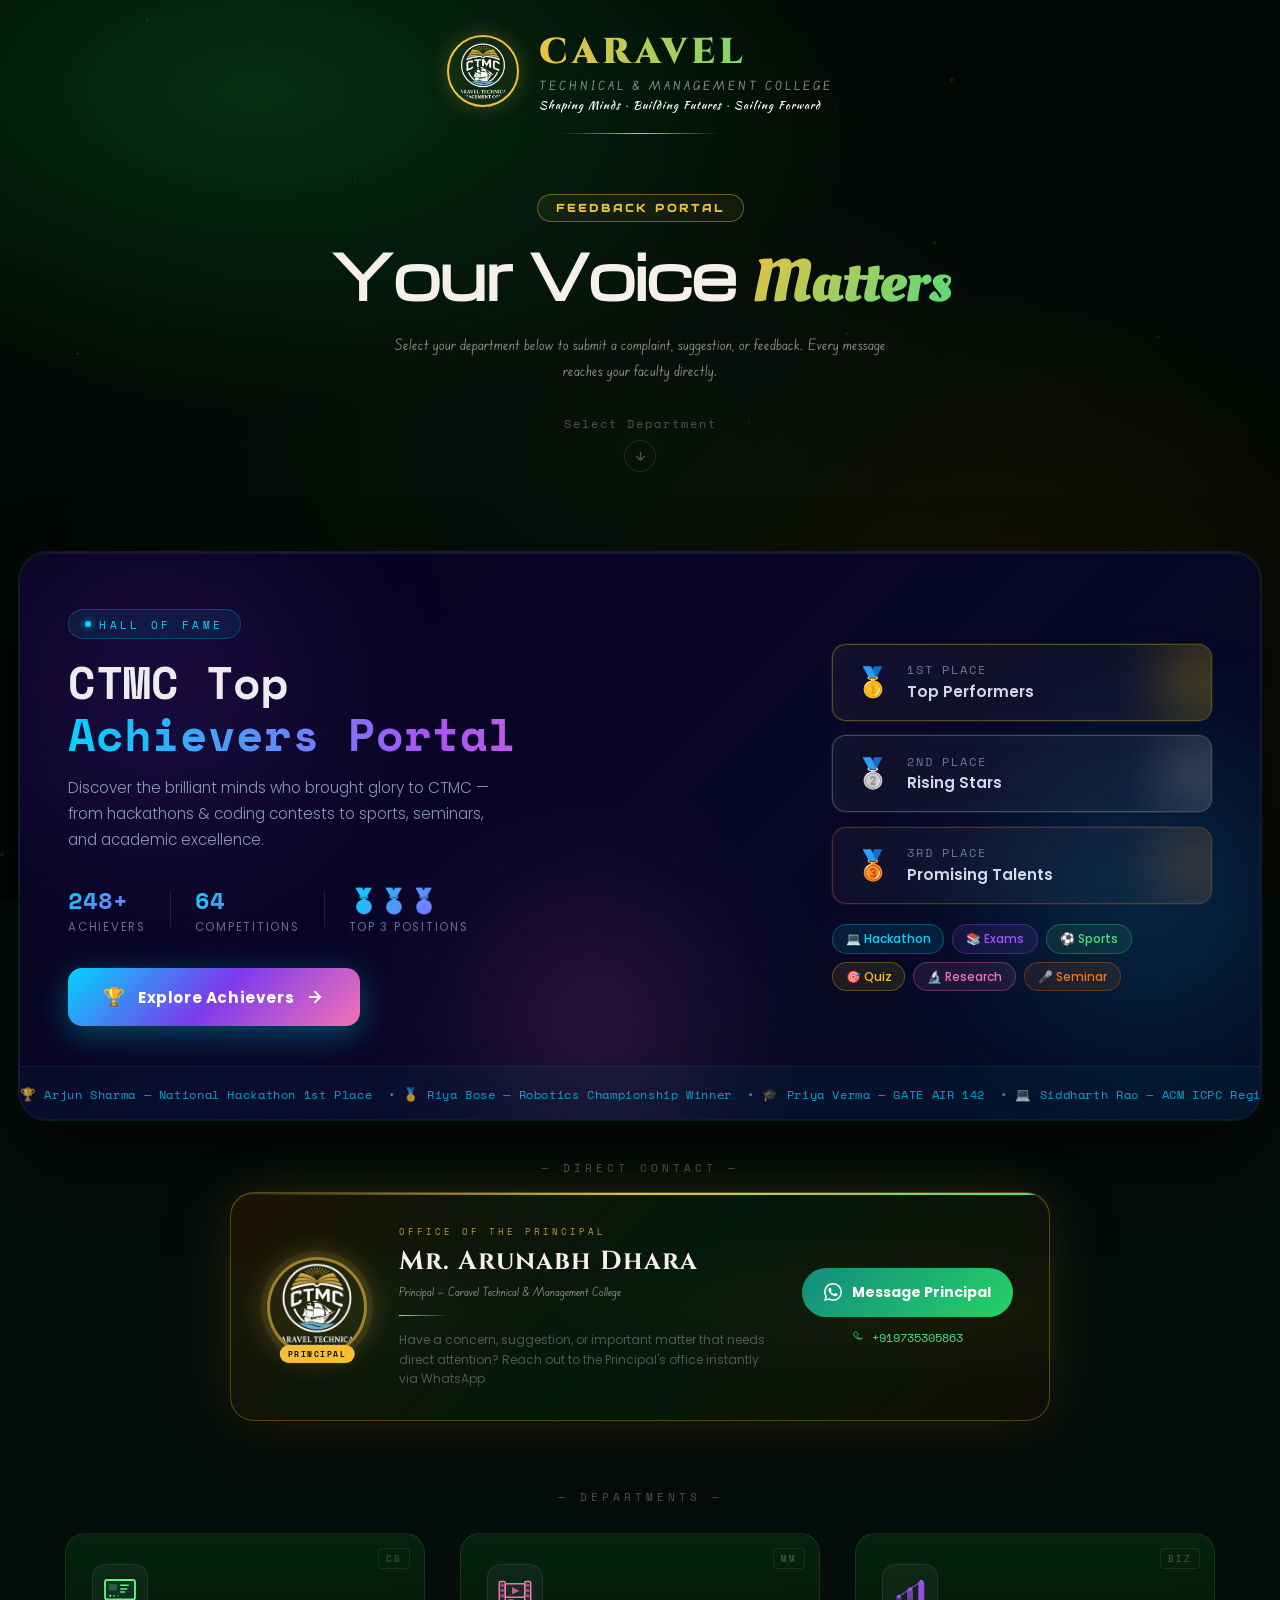
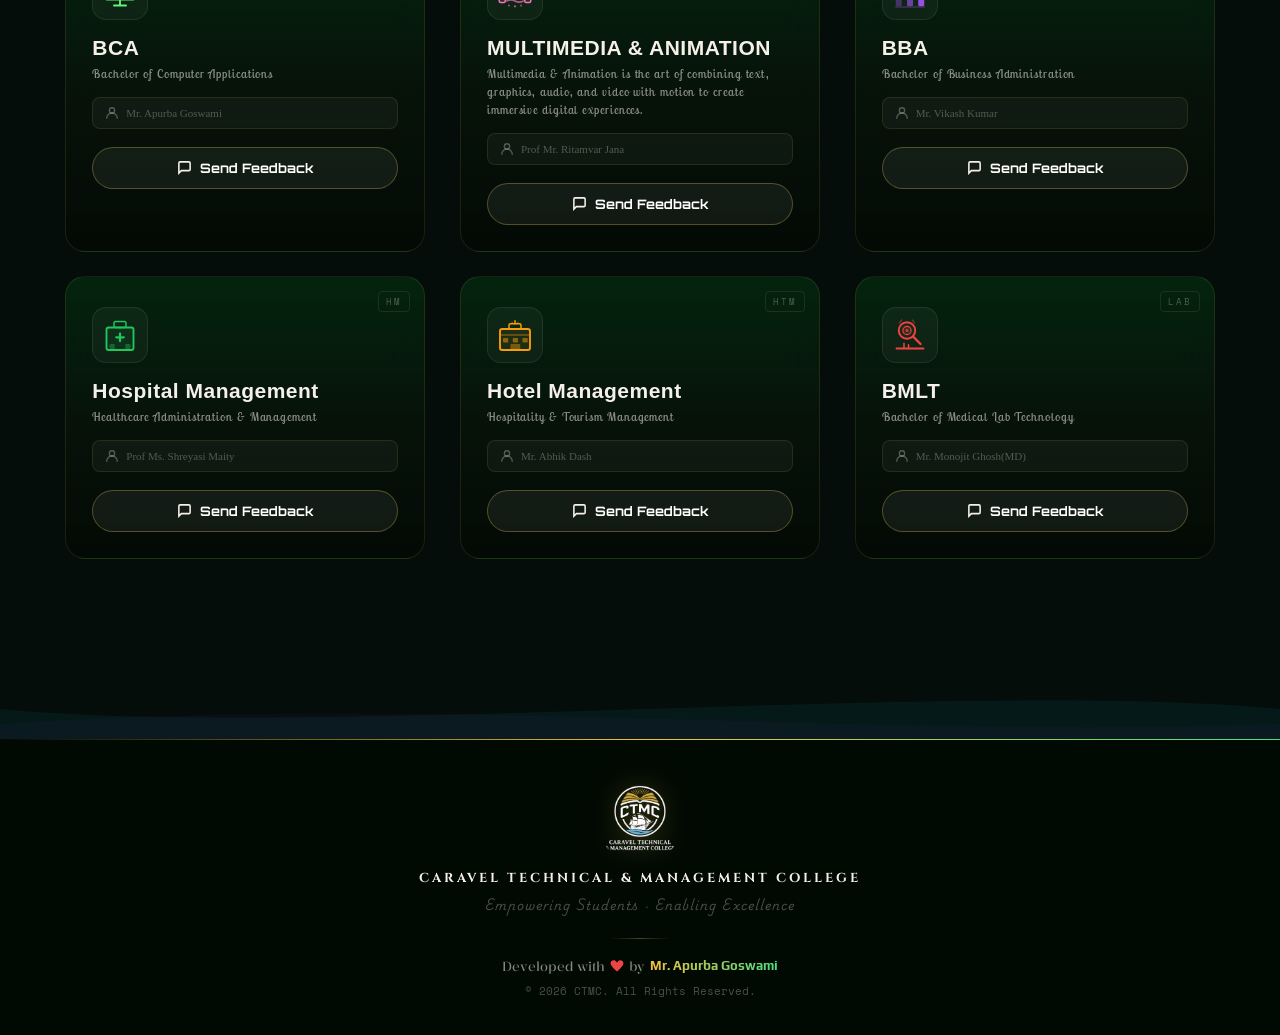
==== commit 22c19dcd: "commit" ====
--- a/index.html
+++ b/index.html
@@ -124,6 +124,310 @@
         </div>
       </div>
     </section>
+
+    <!-- ===== TOP ACHIEVERS PORTAL SECTION ===== -->
+    <section class="achievers-portal-section" id="topAchievers">
+      <div class="tap-bg-orbs">
+        <div class="tap-orb tap-orb-1"></div>
+        <div class="tap-orb tap-orb-2"></div>
+        <div class="tap-orb tap-orb-3"></div>
+      </div>
+
+      <div class="tap-inner">
+        <!-- Left: text block -->
+        <div class="tap-text-block">
+          <div class="tap-pill">
+            <span class="tap-pill-dot"></span>
+            HALL OF FAME
+          </div>
+          <h2 class="tap-heading">
+            <span class="tap-h-line1">CTMC Top</span>
+            <span class="tap-h-line2">Achievers Portal</span>
+          </h2>
+          <p class="tap-subtext">
+            Discover the brilliant minds who brought glory to CTMC — from hackathons &amp; coding contests to sports, seminars, and academic excellence.
+          </p>
+          <div class="tap-stats-row">
+            <div class="tap-stat">
+              <span class="tap-stat-num">248+</span>
+              <span class="tap-stat-lbl">Achievers</span>
+            </div>
+            <div class="tap-stat-divider"></div>
+            <div class="tap-stat">
+              <span class="tap-stat-num">64</span>
+              <span class="tap-stat-lbl">Competitions</span>
+            </div>
+            <div class="tap-stat-divider"></div>
+            <div class="tap-stat">
+              <span class="tap-stat-num">🥇🥈🥉</span>
+              <span class="tap-stat-lbl">Top 3 Positions</span>
+            </div>
+          </div>
+          <a href="index2.html" class="tap-cta-btn">
+            <span class="tap-cta-icon">🏆</span>
+            <span>Explore Achievers</span>
+            <svg class="tap-arrow" viewBox="0 0 24 24" width="18" height="18" fill="none" stroke="currentColor" stroke-width="2.5" stroke-linecap="round"><path d="M5 12h14M12 5l7 7-7 7"/></svg>
+          </a>
+        </div>
+
+        <!-- Right: trophy showcase cards -->
+        <div class="tap-cards-block">
+          <!-- Floating rank cards -->
+          <div class="tap-rank-card tap-rank-gold">
+            <div class="tap-rank-medal">🥇</div>
+            <div class="tap-rank-info">
+              <span class="tap-rank-pos">1st Place</span>
+              <span class="tap-rank-name">Top Performers</span>
+            </div>
+            <div class="tap-rank-glow"></div>
+          </div>
+          <div class="tap-rank-card tap-rank-silver">
+            <div class="tap-rank-medal">🥈</div>
+            <div class="tap-rank-info">
+              <span class="tap-rank-pos">2nd Place</span>
+              <span class="tap-rank-name">Rising Stars</span>
+            </div>
+            <div class="tap-rank-glow"></div>
+          </div>
+          <div class="tap-rank-card tap-rank-bronze">
+            <div class="tap-rank-medal">🥉</div>
+            <div class="tap-rank-info">
+              <span class="tap-rank-pos">3rd Place</span>
+              <span class="tap-rank-name">Promising Talents</span>
+            </div>
+            <div class="tap-rank-glow"></div>
+          </div>
+
+          <!-- Category badges row -->
+          <div class="tap-categories">
+            <span class="tap-cat tap-cat-1">💻 Hackathon</span>
+            <span class="tap-cat tap-cat-2">📚 Exams</span>
+            <span class="tap-cat tap-cat-3">⚽ Sports</span>
+            <span class="tap-cat tap-cat-4">🎯 Quiz</span>
+            <span class="tap-cat tap-cat-5">🔬 Research</span>
+            <span class="tap-cat tap-cat-6">🎤 Seminar</span>
+          </div>
+        </div>
+      </div>
+
+      <!-- Bottom ticker -->
+      <div class="tap-ticker-wrap">
+        <div class="tap-ticker">
+          <span>🏆 Arjun Sharma — National Hackathon 1st Place &nbsp;•&nbsp;</span>
+          <span>🥇 Riya Bose — Robotics Championship Winner &nbsp;•&nbsp;</span>
+          <span>🎓 Priya Verma — GATE AIR 142 &nbsp;•&nbsp;</span>
+          <span>💻 Siddharth Rao — ACM ICPC Regional &nbsp;•&nbsp;</span>
+          <span>⚽ Aditya Roy — State Basketball Silver &nbsp;•&nbsp;</span>
+          <span>🏆 Arjun Sharma — National Hackathon 1st Place &nbsp;•&nbsp;</span>
+          <span>🥇 Riya Bose — Robotics Championship Winner &nbsp;•&nbsp;</span>
+          <span>🎓 Priya Verma — GATE AIR 142 &nbsp;•&nbsp;</span>
+          <span>💻 Siddharth Rao — ACM ICPC Regional &nbsp;•&nbsp;</span>
+          <span>⚽ Aditya Roy — State Basketball Silver &nbsp;•&nbsp;</span>
+        </div>
+      </div>
+    </section>
+
+    <style>
+    /* ════════════════════════════════════
+       TOP ACHIEVERS PORTAL SECTION
+    ════════════════════════════════════ */
+    .achievers-portal-section {
+      position: relative;
+      margin: 2.5rem 1.2rem 2.5rem;
+      border-radius: 28px;
+      overflow: hidden;
+      background: linear-gradient(135deg,
+        rgba(6, 4, 28, 0.97) 0%,
+        rgba(10, 5, 40, 0.97) 40%,
+        rgba(4, 12, 35, 0.97) 100%
+      );
+      border: 1px solid rgba(255,255,255,0.07);
+      box-shadow:
+        0 0 0 1px rgba(0,212,255,0.12),
+        0 40px 80px rgba(0,0,0,0.6),
+        inset 0 1px 0 rgba(255,255,255,0.06);
+    }
+
+    /* Orb background blobs */
+    .tap-bg-orbs { position: absolute; inset: 0; pointer-events: none; overflow: hidden; border-radius: 28px; }
+    .tap-orb {
+      position: absolute; border-radius: 50%; filter: blur(70px); opacity: 0.18;
+      animation: tapOrbFloat ease-in-out infinite;
+    }
+    .tap-orb-1 { width: 420px; height: 420px; background: radial-gradient(circle, #7c3aed, transparent); top: -80px; left: -80px; animation-duration: 18s; }
+    .tap-orb-2 { width: 350px; height: 350px; background: radial-gradient(circle, #00d4ff, transparent); top: 30%; right: -60px; animation-duration: 22s; animation-delay: -8s; }
+    .tap-orb-3 { width: 280px; height: 280px; background: radial-gradient(circle, #f472b6, transparent); bottom: -40px; left: 35%; animation-duration: 16s; animation-delay: -4s; }
+    @keyframes tapOrbFloat {
+      0%,100% { transform: translate(0,0) scale(1); }
+      50% { transform: translate(20px,-25px) scale(1.08); }
+    }
+
+    /* ─── Inner layout ─── */
+    .tap-inner {
+      position: relative; z-index: 2;
+      display: flex; gap: 3rem; align-items: center;
+      padding: 3.5rem 3rem 2.5rem;
+      flex-wrap: wrap;
+    }
+
+    /* ─── Text Block ─── */
+    .tap-text-block { flex: 1; min-width: 280px; }
+
+    .tap-pill {
+      display: inline-flex; align-items: center; gap: 0.5rem;
+      background: rgba(0,212,255,0.08);
+      border: 1px solid rgba(0,212,255,0.25);
+      border-radius: 99px; padding: 0.35rem 1rem;
+      font-size: 0.7rem; letter-spacing: 0.3em; text-transform: uppercase;
+      color: #00d4ff; margin-bottom: 1.2rem;
+      font-family: 'Space Mono', monospace;
+    }
+    .tap-pill-dot {
+      width: 6px; height: 6px; border-radius: 50%; background: #00d4ff;
+      box-shadow: 0 0 6px #00d4ff;
+      animation: tapBlink 1.2s step-start infinite;
+    }
+    @keyframes tapBlink { 50% { opacity: 0; } }
+
+    .tap-heading {
+      display: flex; flex-direction: column; gap: 0.15rem;
+      margin-bottom: 1rem; line-height: 1.1;
+    }
+    .tap-h-line1 {
+      font-family: 'Space Mono', monospace; font-size: clamp(1.6rem, 3.5vw, 2.8rem); font-weight: 700;
+      color: rgba(255,255,255,0.92); letter-spacing: -0.01em;
+    }
+    .tap-h-line2 {
+      font-family: 'Space Mono', monospace; font-size: clamp(1.6rem, 3.5vw, 2.8rem); font-weight: 700;
+      background: linear-gradient(90deg, #00d4ff 0%, #a855f7 50%, #f472b6 100%);
+      -webkit-background-clip: text; -webkit-text-fill-color: transparent;
+      background-clip: text;
+    }
+
+    .tap-subtext {
+      font-family: 'Poppins', sans-serif; font-size: 0.95rem; font-weight: 300;
+      color: rgba(180,200,230,0.75); line-height: 1.7; margin-bottom: 1.8rem;
+      max-width: 440px;
+    }
+
+    /* Stats row */
+    .tap-stats-row {
+      display: flex; align-items: center; gap: 1.5rem;
+      margin-bottom: 2rem; flex-wrap: wrap;
+    }
+    .tap-stat { display: flex; flex-direction: column; gap: 0.1rem; }
+    .tap-stat-num {
+      font-family: 'Space Mono', monospace; font-size: 1.5rem; font-weight: 700;
+      background: linear-gradient(135deg, #00d4ff, #a855f7);
+      -webkit-background-clip: text; -webkit-text-fill-color: transparent;
+    }
+    .tap-stat-lbl { font-size: 0.72rem; letter-spacing: 0.15em; text-transform: uppercase; color: rgba(160,180,210,0.6); }
+    .tap-stat-divider { width: 1px; height: 36px; background: rgba(255,255,255,0.1); }
+
+    /* CTA Button */
+    .tap-cta-btn {
+      display: inline-flex; align-items: center; gap: 0.75rem;
+      padding: 1rem 2.2rem; border-radius: 14px; text-decoration: none;
+      background: linear-gradient(135deg, #00d4ff 0%, #7c3aed 50%, #f472b6 100%);
+      color: #fff; font-family: 'Poppins', sans-serif; font-weight: 700;
+      font-size: 0.95rem; letter-spacing: 0.04em;
+      box-shadow: 0 8px 32px rgba(0,212,255,0.35), 0 2px 8px rgba(0,0,0,0.4);
+      transition: transform 0.2s, box-shadow 0.3s;
+      position: relative; overflow: hidden;
+    }
+    .tap-cta-btn::before {
+      content: ''; position: absolute; inset: 0;
+      background: linear-gradient(135deg, rgba(255,255,255,0.15), transparent);
+      opacity: 0; transition: opacity 0.3s;
+    }
+    .tap-cta-btn:hover::before { opacity: 1; }
+    .tap-cta-btn:hover { transform: translateY(-3px); box-shadow: 0 16px 40px rgba(0,212,255,0.45); }
+    .tap-cta-icon { font-size: 1.1rem; }
+    .tap-arrow { transition: transform 0.2s; }
+    .tap-cta-btn:hover .tap-arrow { transform: translateX(4px); }
+
+    /* ─── Cards Block ─── */
+    .tap-cards-block {
+      flex: 1; min-width: 260px; max-width: 380px;
+      display: flex; flex-direction: column; gap: 0.9rem;
+    }
+
+    .tap-rank-card {
+      display: flex; align-items: center; gap: 1rem;
+      padding: 1rem 1.4rem; border-radius: 14px;
+      background: rgba(255,255,255,0.04);
+      border: 1px solid rgba(255,255,255,0.08);
+      backdrop-filter: blur(12px);
+      position: relative; overflow: hidden;
+      transition: transform 0.3s, box-shadow 0.3s;
+    }
+    .tap-rank-card:hover { transform: translateX(6px); }
+    .tap-rank-glow {
+      position: absolute; right: -30px; top: 50%; transform: translateY(-50%);
+      width: 80px; height: 80px; border-radius: 50%; filter: blur(30px); opacity: 0.3;
+    }
+    .tap-rank-gold { border-color: rgba(255,215,0,0.3); box-shadow: 0 0 0 1px rgba(255,215,0,0.1), inset 0 0 20px rgba(255,215,0,0.04); }
+    .tap-rank-gold .tap-rank-glow { background: #FFD700; }
+    .tap-rank-gold:hover { box-shadow: 0 0 0 1px rgba(255,215,0,0.35), 0 8px 30px rgba(255,215,0,0.18); }
+    .tap-rank-silver { border-color: rgba(192,192,192,0.3); box-shadow: 0 0 0 1px rgba(192,192,192,0.1), inset 0 0 20px rgba(192,192,192,0.04); }
+    .tap-rank-silver .tap-rank-glow { background: #C0C0C0; }
+    .tap-rank-silver:hover { box-shadow: 0 0 0 1px rgba(192,192,192,0.35), 0 8px 30px rgba(192,192,192,0.15); }
+    .tap-rank-bronze { border-color: rgba(205,127,50,0.3); box-shadow: 0 0 0 1px rgba(205,127,50,0.1), inset 0 0 20px rgba(205,127,50,0.04); }
+    .tap-rank-bronze .tap-rank-glow { background: #CD7F32; }
+    .tap-rank-bronze:hover { box-shadow: 0 0 0 1px rgba(205,127,50,0.35), 0 8px 30px rgba(205,127,50,0.15); }
+
+    .tap-rank-medal { font-size: 1.8rem; flex-shrink: 0; }
+    .tap-rank-info { display: flex; flex-direction: column; gap: 0.1rem; }
+    .tap-rank-pos { font-family: 'Space Mono', monospace; font-size: 0.75rem; letter-spacing: 0.15em; text-transform: uppercase; color: rgba(200,220,255,0.5); }
+    .tap-rank-name { font-family: 'Poppins', sans-serif; font-size: 0.95rem; font-weight: 600; color: rgba(230,240,255,0.9); }
+
+    /* Category badges */
+    .tap-categories {
+      display: flex; flex-wrap: wrap; gap: 0.5rem; margin-top: 0.4rem;
+    }
+    .tap-cat {
+      padding: 0.3rem 0.8rem; border-radius: 99px; font-size: 0.75rem;
+      font-family: 'Poppins', sans-serif; font-weight: 500;
+      border: 1px solid; transition: transform 0.2s;
+      cursor: default;
+    }
+    .tap-cat:hover { transform: translateY(-2px); }
+    .tap-cat-1 { background: rgba(0,212,255,0.1); color: #00d4ff; border-color: rgba(0,212,255,0.3); }
+    .tap-cat-2 { background: rgba(168,85,247,0.1); color: #a855f7; border-color: rgba(168,85,247,0.3); }
+    .tap-cat-3 { background: rgba(74,222,128,0.1); color: #4ade80; border-color: rgba(74,222,128,0.3); }
+    .tap-cat-4 { background: rgba(251,191,36,0.1); color: #fbbf24; border-color: rgba(251,191,36,0.3); }
+    .tap-cat-5 { background: rgba(244,114,182,0.1); color: #f472b6; border-color: rgba(244,114,182,0.3); }
+    .tap-cat-6 { background: rgba(249,115,22,0.1); color: #f97316; border-color: rgba(249,115,22,0.3); }
+
+    /* ─── Ticker ─── */
+    .tap-ticker-wrap {
+      position: relative; z-index: 2;
+      border-top: 1px solid rgba(255,255,255,0.06);
+      padding: 0.85rem 0; overflow: hidden;
+      background: rgba(0,212,255,0.04);
+    }
+    .tap-ticker {
+      display: inline-flex; white-space: nowrap;
+      font-family: 'Space Mono', monospace; font-size: 0.78rem; letter-spacing: 0.05em;
+      color: rgba(0,212,255,0.75);
+      animation: tapTicker 30s linear infinite;
+    }
+    @keyframes tapTicker { from { transform: translateX(0); } to { transform: translateX(-50%); } }
+    .tap-ticker-wrap:hover .tap-ticker { animation-play-state: paused; }
+
+    /* ─── Responsive ─── */
+    @media (max-width: 768px) {
+      .achievers-portal-section { margin: 1.5rem 0.8rem; border-radius: 20px; }
+      .tap-inner { padding: 2.5rem 1.5rem 2rem; flex-direction: column; gap: 2rem; }
+      .tap-cards-block { max-width: 100%; }
+      .tap-h-line1, .tap-h-line2 { font-size: clamp(1.4rem, 5vw, 2rem); }
+    }
+    @media (max-width: 480px) {
+      .tap-inner { padding: 2rem 1.2rem 1.5rem; }
+      .tap-stats-row { gap: 1rem; }
+      .tap-cta-btn { width: 100%; justify-content: center; }
+    }
+    </style>
 
     <!-- ===== PRINCIPAL CONTACT SECTION ===== -->
     <section class="principal-section" id="principalContact">
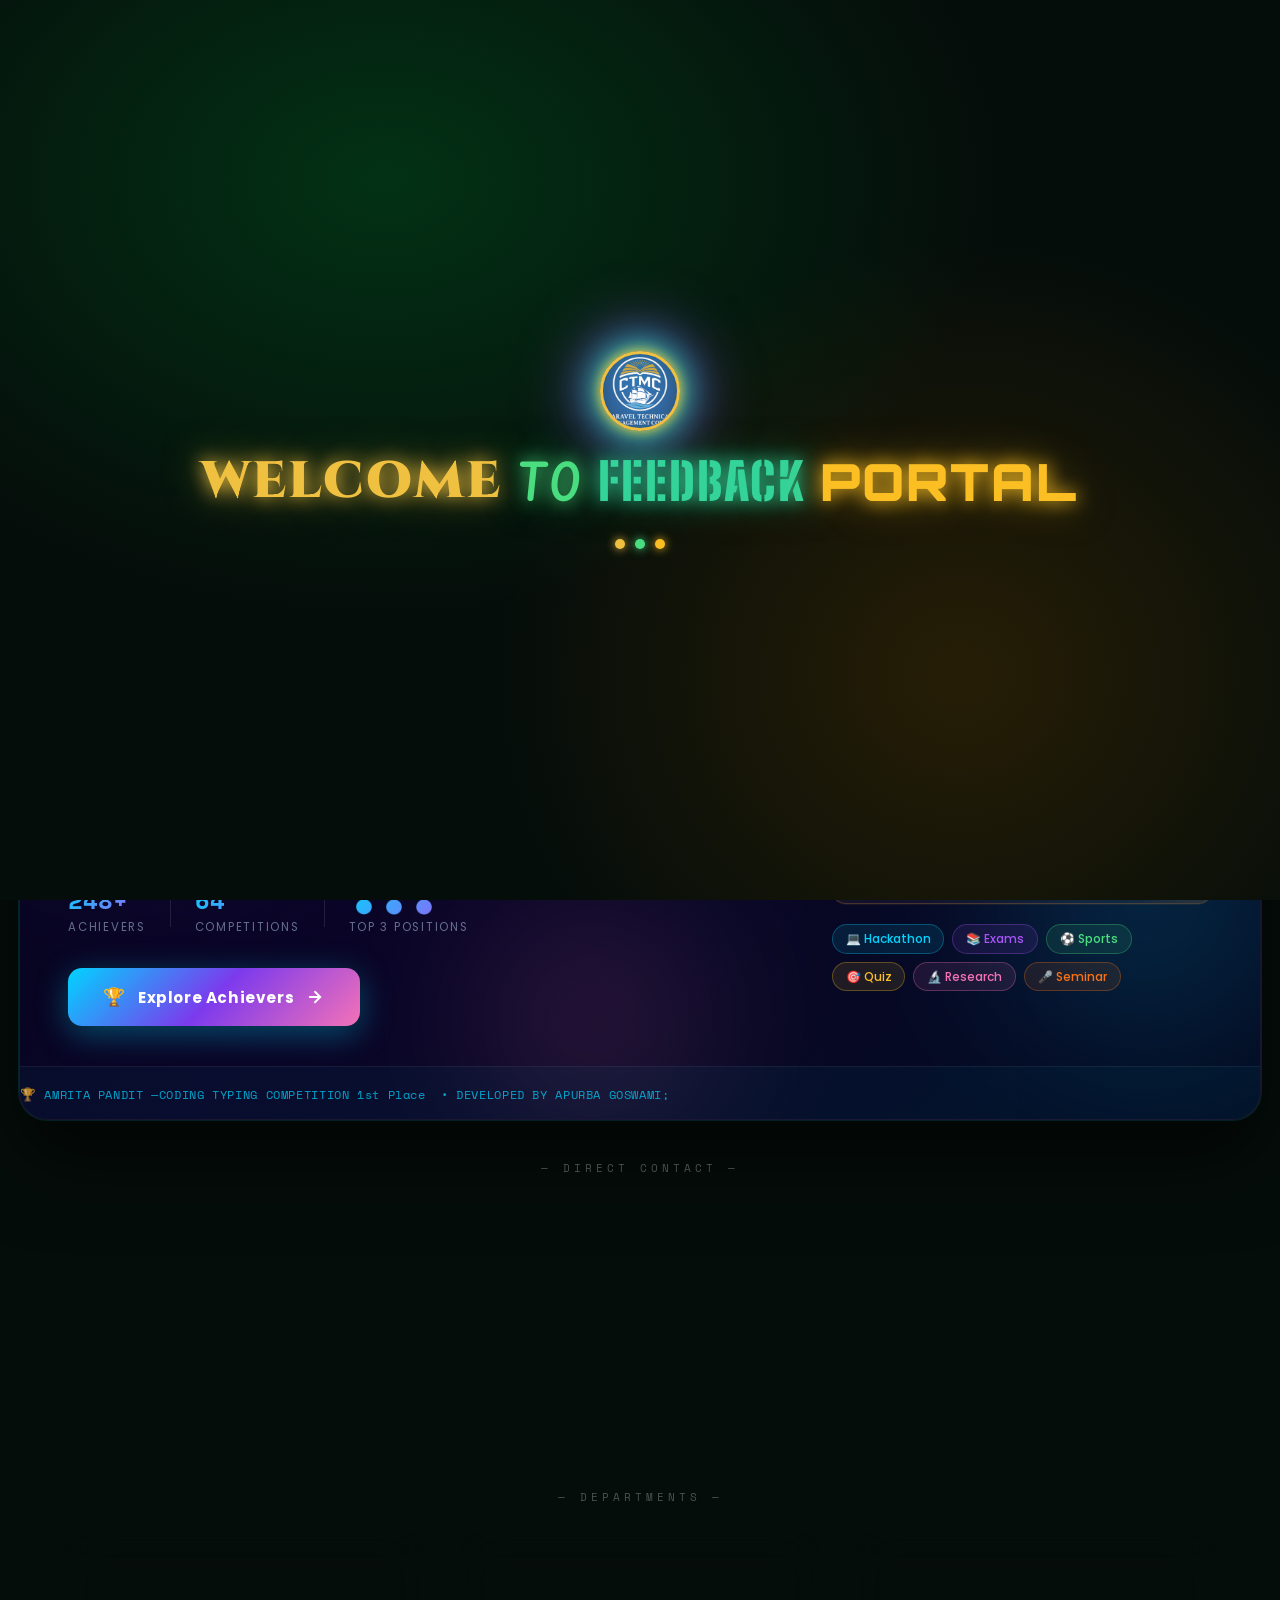
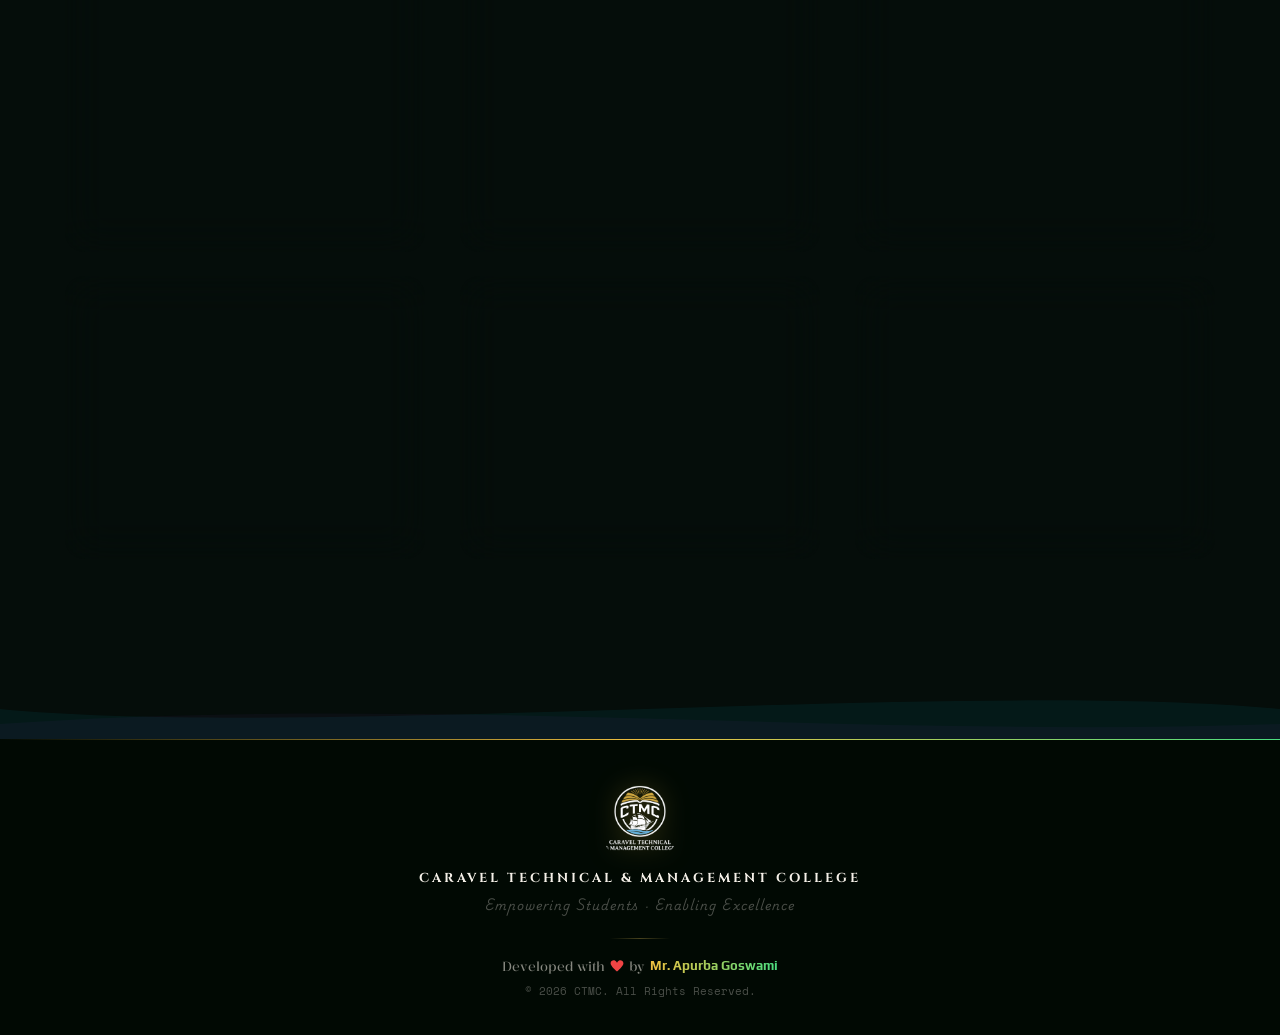
==== commit 70a5881d: "OK" ====
--- a/index.html
+++ b/index.html
@@ -11,7 +11,11 @@
       rel="stylesheet"
     />
     <link rel="stylesheet" href="style.css" />
-    <style>html { scroll-behavior: smooth; }</style>
+    <style>
+      html {
+        scroll-behavior: smooth;
+      }
+    </style>
   </head>
   <body>
     <!-- ===== LOADING SCREEN =====  -->
@@ -22,7 +26,7 @@
             src="bg_images/logo.png"
             alt="CTMC Logo"
             class="loading-logo-img"
-            onerror="this.style.display='none'"
+            onerror="this.style.display = 'none'"
           />
         </div>
         <h1 class="loading-title">
@@ -145,7 +149,9 @@
             <span class="tap-h-line2">Achievers Portal</span>
           </h2>
           <p class="tap-subtext">
-            Discover the brilliant minds who brought glory to CTMC — from hackathons &amp; coding contests to sports, seminars, and academic excellence.
+            Discover the brilliant minds who brought glory to CTMC — from
+            hackathons &amp; coding contests to sports, seminars, and academic
+            excellence.
           </p>
           <div class="tap-stats-row">
             <div class="tap-stat">
@@ -166,7 +172,18 @@
           <a href="index2.html" class="tap-cta-btn">
             <span class="tap-cta-icon">🏆</span>
             <span>Explore Achievers</span>
-            <svg class="tap-arrow" viewBox="0 0 24 24" width="18" height="18" fill="none" stroke="currentColor" stroke-width="2.5" stroke-linecap="round"><path d="M5 12h14M12 5l7 7-7 7"/></svg>
+            <svg
+              class="tap-arrow"
+              viewBox="0 0 24 24"
+              width="18"
+              height="18"
+              fill="none"
+              stroke="currentColor"
+              stroke-width="2.5"
+              stroke-linecap="round"
+            >
+              <path d="M5 12h14M12 5l7 7-7 7" />
+            </svg>
           </a>
         </div>
 
@@ -213,240 +230,529 @@
       <!-- Bottom ticker -->
       <div class="tap-ticker-wrap">
         <div class="tap-ticker">
-          <span>🏆 Arjun Sharma — National Hackathon 1st Place &nbsp;•&nbsp;</span>
+          <span
+            >🏆 AMRITA PANDIT —CODING TYPING COMPETITION 1st Place
+            &nbsp;•&nbsp;</span
+          >
+          <span>DEVELOPED BY APURBA GOSWAMI;</span>
+          <!-- <span>🎓 Priya Verma — GATE AIR 142 &nbsp;•&nbsp;</span>
+          <span>💻 Siddharth Rao — ACM ICPC Regional &nbsp;•&nbsp;</span>
+          <span>⚽ Aditya Roy — State Basketball Silver &nbsp;•&nbsp;</span>
+          <span
+            >🏆 Arjun Sharma — National Hackathon 1st Place &nbsp;•&nbsp;</span
+          >
           <span>🥇 Riya Bose — Robotics Championship Winner &nbsp;•&nbsp;</span>
           <span>🎓 Priya Verma — GATE AIR 142 &nbsp;•&nbsp;</span>
           <span>💻 Siddharth Rao — ACM ICPC Regional &nbsp;•&nbsp;</span>
-          <span>⚽ Aditya Roy — State Basketball Silver &nbsp;•&nbsp;</span>
-          <span>🏆 Arjun Sharma — National Hackathon 1st Place &nbsp;•&nbsp;</span>
-          <span>🥇 Riya Bose — Robotics Championship Winner &nbsp;•&nbsp;</span>
-          <span>🎓 Priya Verma — GATE AIR 142 &nbsp;•&nbsp;</span>
-          <span>💻 Siddharth Rao — ACM ICPC Regional &nbsp;•&nbsp;</span>
-          <span>⚽ Aditya Roy — State Basketball Silver &nbsp;•&nbsp;</span>
+          <span>⚽ Aditya Roy — State Basketball Silver &nbsp;•&nbsp;</span> -->
         </div>
       </div>
     </section>
 
     <style>
-    /* ════════════════════════════════════
+      /* ════════════════════════════════════
        TOP ACHIEVERS PORTAL SECTION
     ════════════════════════════════════ */
-    .achievers-portal-section {
-      position: relative;
-      margin: 2.5rem 1.2rem 2.5rem;
-      border-radius: 28px;
-      overflow: hidden;
-      background: linear-gradient(135deg,
-        rgba(6, 4, 28, 0.97) 0%,
-        rgba(10, 5, 40, 0.97) 40%,
-        rgba(4, 12, 35, 0.97) 100%
-      );
-      border: 1px solid rgba(255,255,255,0.07);
-      box-shadow:
-        0 0 0 1px rgba(0,212,255,0.12),
-        0 40px 80px rgba(0,0,0,0.6),
-        inset 0 1px 0 rgba(255,255,255,0.06);
-    }
-
-    /* Orb background blobs */
-    .tap-bg-orbs { position: absolute; inset: 0; pointer-events: none; overflow: hidden; border-radius: 28px; }
-    .tap-orb {
-      position: absolute; border-radius: 50%; filter: blur(70px); opacity: 0.18;
-      animation: tapOrbFloat ease-in-out infinite;
-    }
-    .tap-orb-1 { width: 420px; height: 420px; background: radial-gradient(circle, #7c3aed, transparent); top: -80px; left: -80px; animation-duration: 18s; }
-    .tap-orb-2 { width: 350px; height: 350px; background: radial-gradient(circle, #00d4ff, transparent); top: 30%; right: -60px; animation-duration: 22s; animation-delay: -8s; }
-    .tap-orb-3 { width: 280px; height: 280px; background: radial-gradient(circle, #f472b6, transparent); bottom: -40px; left: 35%; animation-duration: 16s; animation-delay: -4s; }
-    @keyframes tapOrbFloat {
-      0%,100% { transform: translate(0,0) scale(1); }
-      50% { transform: translate(20px,-25px) scale(1.08); }
-    }
-
-    /* ─── Inner layout ─── */
-    .tap-inner {
-      position: relative; z-index: 2;
-      display: flex; gap: 3rem; align-items: center;
-      padding: 3.5rem 3rem 2.5rem;
-      flex-wrap: wrap;
-    }
-
-    /* ─── Text Block ─── */
-    .tap-text-block { flex: 1; min-width: 280px; }
-
-    .tap-pill {
-      display: inline-flex; align-items: center; gap: 0.5rem;
-      background: rgba(0,212,255,0.08);
-      border: 1px solid rgba(0,212,255,0.25);
-      border-radius: 99px; padding: 0.35rem 1rem;
-      font-size: 0.7rem; letter-spacing: 0.3em; text-transform: uppercase;
-      color: #00d4ff; margin-bottom: 1.2rem;
-      font-family: 'Space Mono', monospace;
-    }
-    .tap-pill-dot {
-      width: 6px; height: 6px; border-radius: 50%; background: #00d4ff;
-      box-shadow: 0 0 6px #00d4ff;
-      animation: tapBlink 1.2s step-start infinite;
-    }
-    @keyframes tapBlink { 50% { opacity: 0; } }
-
-    .tap-heading {
-      display: flex; flex-direction: column; gap: 0.15rem;
-      margin-bottom: 1rem; line-height: 1.1;
-    }
-    .tap-h-line1 {
-      font-family: 'Space Mono', monospace; font-size: clamp(1.6rem, 3.5vw, 2.8rem); font-weight: 700;
-      color: rgba(255,255,255,0.92); letter-spacing: -0.01em;
-    }
-    .tap-h-line2 {
-      font-family: 'Space Mono', monospace; font-size: clamp(1.6rem, 3.5vw, 2.8rem); font-weight: 700;
-      background: linear-gradient(90deg, #00d4ff 0%, #a855f7 50%, #f472b6 100%);
-      -webkit-background-clip: text; -webkit-text-fill-color: transparent;
-      background-clip: text;
-    }
-
-    .tap-subtext {
-      font-family: 'Poppins', sans-serif; font-size: 0.95rem; font-weight: 300;
-      color: rgba(180,200,230,0.75); line-height: 1.7; margin-bottom: 1.8rem;
-      max-width: 440px;
-    }
-
-    /* Stats row */
-    .tap-stats-row {
-      display: flex; align-items: center; gap: 1.5rem;
-      margin-bottom: 2rem; flex-wrap: wrap;
-    }
-    .tap-stat { display: flex; flex-direction: column; gap: 0.1rem; }
-    .tap-stat-num {
-      font-family: 'Space Mono', monospace; font-size: 1.5rem; font-weight: 700;
-      background: linear-gradient(135deg, #00d4ff, #a855f7);
-      -webkit-background-clip: text; -webkit-text-fill-color: transparent;
-    }
-    .tap-stat-lbl { font-size: 0.72rem; letter-spacing: 0.15em; text-transform: uppercase; color: rgba(160,180,210,0.6); }
-    .tap-stat-divider { width: 1px; height: 36px; background: rgba(255,255,255,0.1); }
-
-    /* CTA Button */
-    .tap-cta-btn {
-      display: inline-flex; align-items: center; gap: 0.75rem;
-      padding: 1rem 2.2rem; border-radius: 14px; text-decoration: none;
-      background: linear-gradient(135deg, #00d4ff 0%, #7c3aed 50%, #f472b6 100%);
-      color: #fff; font-family: 'Poppins', sans-serif; font-weight: 700;
-      font-size: 0.95rem; letter-spacing: 0.04em;
-      box-shadow: 0 8px 32px rgba(0,212,255,0.35), 0 2px 8px rgba(0,0,0,0.4);
-      transition: transform 0.2s, box-shadow 0.3s;
-      position: relative; overflow: hidden;
-    }
-    .tap-cta-btn::before {
-      content: ''; position: absolute; inset: 0;
-      background: linear-gradient(135deg, rgba(255,255,255,0.15), transparent);
-      opacity: 0; transition: opacity 0.3s;
-    }
-    .tap-cta-btn:hover::before { opacity: 1; }
-    .tap-cta-btn:hover { transform: translateY(-3px); box-shadow: 0 16px 40px rgba(0,212,255,0.45); }
-    .tap-cta-icon { font-size: 1.1rem; }
-    .tap-arrow { transition: transform 0.2s; }
-    .tap-cta-btn:hover .tap-arrow { transform: translateX(4px); }
-
-    /* ─── Cards Block ─── */
-    .tap-cards-block {
-      flex: 1; min-width: 260px; max-width: 380px;
-      display: flex; flex-direction: column; gap: 0.9rem;
-    }
-
-    .tap-rank-card {
-      display: flex; align-items: center; gap: 1rem;
-      padding: 1rem 1.4rem; border-radius: 14px;
-      background: rgba(255,255,255,0.04);
-      border: 1px solid rgba(255,255,255,0.08);
-      backdrop-filter: blur(12px);
-      position: relative; overflow: hidden;
-      transition: transform 0.3s, box-shadow 0.3s;
-    }
-    .tap-rank-card:hover { transform: translateX(6px); }
-    .tap-rank-glow {
-      position: absolute; right: -30px; top: 50%; transform: translateY(-50%);
-      width: 80px; height: 80px; border-radius: 50%; filter: blur(30px); opacity: 0.3;
-    }
-    .tap-rank-gold { border-color: rgba(255,215,0,0.3); box-shadow: 0 0 0 1px rgba(255,215,0,0.1), inset 0 0 20px rgba(255,215,0,0.04); }
-    .tap-rank-gold .tap-rank-glow { background: #FFD700; }
-    .tap-rank-gold:hover { box-shadow: 0 0 0 1px rgba(255,215,0,0.35), 0 8px 30px rgba(255,215,0,0.18); }
-    .tap-rank-silver { border-color: rgba(192,192,192,0.3); box-shadow: 0 0 0 1px rgba(192,192,192,0.1), inset 0 0 20px rgba(192,192,192,0.04); }
-    .tap-rank-silver .tap-rank-glow { background: #C0C0C0; }
-    .tap-rank-silver:hover { box-shadow: 0 0 0 1px rgba(192,192,192,0.35), 0 8px 30px rgba(192,192,192,0.15); }
-    .tap-rank-bronze { border-color: rgba(205,127,50,0.3); box-shadow: 0 0 0 1px rgba(205,127,50,0.1), inset 0 0 20px rgba(205,127,50,0.04); }
-    .tap-rank-bronze .tap-rank-glow { background: #CD7F32; }
-    .tap-rank-bronze:hover { box-shadow: 0 0 0 1px rgba(205,127,50,0.35), 0 8px 30px rgba(205,127,50,0.15); }
-
-    .tap-rank-medal { font-size: 1.8rem; flex-shrink: 0; }
-    .tap-rank-info { display: flex; flex-direction: column; gap: 0.1rem; }
-    .tap-rank-pos { font-family: 'Space Mono', monospace; font-size: 0.75rem; letter-spacing: 0.15em; text-transform: uppercase; color: rgba(200,220,255,0.5); }
-    .tap-rank-name { font-family: 'Poppins', sans-serif; font-size: 0.95rem; font-weight: 600; color: rgba(230,240,255,0.9); }
-
-    /* Category badges */
-    .tap-categories {
-      display: flex; flex-wrap: wrap; gap: 0.5rem; margin-top: 0.4rem;
-    }
-    .tap-cat {
-      padding: 0.3rem 0.8rem; border-radius: 99px; font-size: 0.75rem;
-      font-family: 'Poppins', sans-serif; font-weight: 500;
-      border: 1px solid; transition: transform 0.2s;
-      cursor: default;
-    }
-    .tap-cat:hover { transform: translateY(-2px); }
-    .tap-cat-1 { background: rgba(0,212,255,0.1); color: #00d4ff; border-color: rgba(0,212,255,0.3); }
-    .tap-cat-2 { background: rgba(168,85,247,0.1); color: #a855f7; border-color: rgba(168,85,247,0.3); }
-    .tap-cat-3 { background: rgba(74,222,128,0.1); color: #4ade80; border-color: rgba(74,222,128,0.3); }
-    .tap-cat-4 { background: rgba(251,191,36,0.1); color: #fbbf24; border-color: rgba(251,191,36,0.3); }
-    .tap-cat-5 { background: rgba(244,114,182,0.1); color: #f472b6; border-color: rgba(244,114,182,0.3); }
-    .tap-cat-6 { background: rgba(249,115,22,0.1); color: #f97316; border-color: rgba(249,115,22,0.3); }
-
-    /* ─── Ticker ─── */
-    .tap-ticker-wrap {
-      position: relative; z-index: 2;
-      border-top: 1px solid rgba(255,255,255,0.06);
-      padding: 0.85rem 0; overflow: hidden;
-      background: rgba(0,212,255,0.04);
-    }
-    .tap-ticker {
-      display: inline-flex; white-space: nowrap;
-      font-family: 'Space Mono', monospace; font-size: 0.78rem; letter-spacing: 0.05em;
-      color: rgba(0,212,255,0.75);
-      animation: tapTicker 30s linear infinite;
-    }
-    @keyframes tapTicker { from { transform: translateX(0); } to { transform: translateX(-50%); } }
-    .tap-ticker-wrap:hover .tap-ticker { animation-play-state: paused; }
-
-    /* ─── Responsive ─── */
-    @media (max-width: 768px) {
-      .achievers-portal-section { margin: 1.5rem 0.8rem; border-radius: 20px; }
-      .tap-inner { padding: 2.5rem 1.5rem 2rem; flex-direction: column; gap: 2rem; }
-      .tap-cards-block { max-width: 100%; }
-      .tap-h-line1, .tap-h-line2 { font-size: clamp(1.4rem, 5vw, 2rem); }
-    }
-    @media (max-width: 480px) {
-      .tap-inner { padding: 2rem 1.2rem 1.5rem; }
-      .tap-stats-row { gap: 1rem; }
-      .tap-cta-btn { width: 100%; justify-content: center; }
-    }
+      .achievers-portal-section {
+        position: relative;
+        margin: 2.5rem 1.2rem 2.5rem;
+        border-radius: 28px;
+        overflow: hidden;
+        background: linear-gradient(
+          135deg,
+          rgba(6, 4, 28, 0.97) 0%,
+          rgba(10, 5, 40, 0.97) 40%,
+          rgba(4, 12, 35, 0.97) 100%
+        );
+        border: 1px solid rgba(255, 255, 255, 0.07);
+        box-shadow:
+          0 0 0 1px rgba(0, 212, 255, 0.12),
+          0 40px 80px rgba(0, 0, 0, 0.6),
+          inset 0 1px 0 rgba(255, 255, 255, 0.06);
+      }
+
+      /* Orb background blobs */
+      .tap-bg-orbs {
+        position: absolute;
+        inset: 0;
+        pointer-events: none;
+        overflow: hidden;
+        border-radius: 28px;
+      }
+      .tap-orb {
+        position: absolute;
+        border-radius: 50%;
+        filter: blur(70px);
+        opacity: 0.18;
+        animation: tapOrbFloat ease-in-out infinite;
+      }
+      .tap-orb-1 {
+        width: 420px;
+        height: 420px;
+        background: radial-gradient(circle, #7c3aed, transparent);
+        top: -80px;
+        left: -80px;
+        animation-duration: 18s;
+      }
+      .tap-orb-2 {
+        width: 350px;
+        height: 350px;
+        background: radial-gradient(circle, #00d4ff, transparent);
+        top: 30%;
+        right: -60px;
+        animation-duration: 22s;
+        animation-delay: -8s;
+      }
+      .tap-orb-3 {
+        width: 280px;
+        height: 280px;
+        background: radial-gradient(circle, #f472b6, transparent);
+        bottom: -40px;
+        left: 35%;
+        animation-duration: 16s;
+        animation-delay: -4s;
+      }
+      @keyframes tapOrbFloat {
+        0%,
+        100% {
+          transform: translate(0, 0) scale(1);
+        }
+        50% {
+          transform: translate(20px, -25px) scale(1.08);
+        }
+      }
+
+      /* ─── Inner layout ─── */
+      .tap-inner {
+        position: relative;
+        z-index: 2;
+        display: flex;
+        gap: 3rem;
+        align-items: center;
+        padding: 3.5rem 3rem 2.5rem;
+        flex-wrap: wrap;
+      }
+
+      /* ─── Text Block ─── */
+      .tap-text-block {
+        flex: 1;
+        min-width: 280px;
+      }
+
+      .tap-pill {
+        display: inline-flex;
+        align-items: center;
+        gap: 0.5rem;
+        background: rgba(0, 212, 255, 0.08);
+        border: 1px solid rgba(0, 212, 255, 0.25);
+        border-radius: 99px;
+        padding: 0.35rem 1rem;
+        font-size: 0.7rem;
+        letter-spacing: 0.3em;
+        text-transform: uppercase;
+        color: #00d4ff;
+        margin-bottom: 1.2rem;
+        font-family: "Space Mono", monospace;
+      }
+      .tap-pill-dot {
+        width: 6px;
+        height: 6px;
+        border-radius: 50%;
+        background: #00d4ff;
+        box-shadow: 0 0 6px #00d4ff;
+        animation: tapBlink 1.2s step-start infinite;
+      }
+      @keyframes tapBlink {
+        50% {
+          opacity: 0;
+        }
+      }
+
+      .tap-heading {
+        display: flex;
+        flex-direction: column;
+        gap: 0.15rem;
+        margin-bottom: 1rem;
+        line-height: 1.1;
+      }
+      .tap-h-line1 {
+        font-family: "Space Mono", monospace;
+        font-size: clamp(1.6rem, 3.5vw, 2.8rem);
+        font-weight: 700;
+        color: rgba(255, 255, 255, 0.92);
+        letter-spacing: -0.01em;
+      }
+      .tap-h-line2 {
+        font-family: "Space Mono", monospace;
+        font-size: clamp(1.6rem, 3.5vw, 2.8rem);
+        font-weight: 700;
+        background: linear-gradient(
+          90deg,
+          #00d4ff 0%,
+          #a855f7 50%,
+          #f472b6 100%
+        );
+        -webkit-background-clip: text;
+        -webkit-text-fill-color: transparent;
+        background-clip: text;
+      }
+
+      .tap-subtext {
+        font-family: "Poppins", sans-serif;
+        font-size: 0.95rem;
+        font-weight: 300;
+        color: rgba(180, 200, 230, 0.75);
+        line-height: 1.7;
+        margin-bottom: 1.8rem;
+        max-width: 440px;
+      }
+
+      /* Stats row */
+      .tap-stats-row {
+        display: flex;
+        align-items: center;
+        gap: 1.5rem;
+        margin-bottom: 2rem;
+        flex-wrap: wrap;
+      }
+      .tap-stat {
+        display: flex;
+        flex-direction: column;
+        gap: 0.1rem;
+      }
+      .tap-stat-num {
+        font-family: "Space Mono", monospace;
+        font-size: 1.5rem;
+        font-weight: 700;
+        background: linear-gradient(135deg, #00d4ff, #a855f7);
+        -webkit-background-clip: text;
+        -webkit-text-fill-color: transparent;
+      }
+      .tap-stat-lbl {
+        font-size: 0.72rem;
+        letter-spacing: 0.15em;
+        text-transform: uppercase;
+        color: rgba(160, 180, 210, 0.6);
+      }
+      .tap-stat-divider {
+        width: 1px;
+        height: 36px;
+        background: rgba(255, 255, 255, 0.1);
+      }
+
+      /* CTA Button */
+      .tap-cta-btn {
+        display: inline-flex;
+        align-items: center;
+        gap: 0.75rem;
+        padding: 1rem 2.2rem;
+        border-radius: 14px;
+        text-decoration: none;
+        background: linear-gradient(
+          135deg,
+          #00d4ff 0%,
+          #7c3aed 50%,
+          #f472b6 100%
+        );
+        color: #fff;
+        font-family: "Poppins", sans-serif;
+        font-weight: 700;
+        font-size: 0.95rem;
+        letter-spacing: 0.04em;
+        box-shadow:
+          0 8px 32px rgba(0, 212, 255, 0.35),
+          0 2px 8px rgba(0, 0, 0, 0.4);
+        transition:
+          transform 0.2s,
+          box-shadow 0.3s;
+        position: relative;
+        overflow: hidden;
+      }
+      .tap-cta-btn::before {
+        content: "";
+        position: absolute;
+        inset: 0;
+        background: linear-gradient(
+          135deg,
+          rgba(255, 255, 255, 0.15),
+          transparent
+        );
+        opacity: 0;
+        transition: opacity 0.3s;
+      }
+      .tap-cta-btn:hover::before {
+        opacity: 1;
+      }
+      .tap-cta-btn:hover {
+        transform: translateY(-3px);
+        box-shadow: 0 16px 40px rgba(0, 212, 255, 0.45);
+      }
+      .tap-cta-icon {
+        font-size: 1.1rem;
+      }
+      .tap-arrow {
+        transition: transform 0.2s;
+      }
+      .tap-cta-btn:hover .tap-arrow {
+        transform: translateX(4px);
+      }
+
+      /* ─── Cards Block ─── */
+      .tap-cards-block {
+        flex: 1;
+        min-width: 260px;
+        max-width: 380px;
+        display: flex;
+        flex-direction: column;
+        gap: 0.9rem;
+      }
+
+      .tap-rank-card {
+        display: flex;
+        align-items: center;
+        gap: 1rem;
+        padding: 1rem 1.4rem;
+        border-radius: 14px;
+        background: rgba(255, 255, 255, 0.04);
+        border: 1px solid rgba(255, 255, 255, 0.08);
+        backdrop-filter: blur(12px);
+        position: relative;
+        overflow: hidden;
+        transition:
+          transform 0.3s,
+          box-shadow 0.3s;
+      }
+      .tap-rank-card:hover {
+        transform: translateX(6px);
+      }
+      .tap-rank-glow {
+        position: absolute;
+        right: -30px;
+        top: 50%;
+        transform: translateY(-50%);
+        width: 80px;
+        height: 80px;
+        border-radius: 50%;
+        filter: blur(30px);
+        opacity: 0.3;
+      }
+      .tap-rank-gold {
+        border-color: rgba(255, 215, 0, 0.3);
+        box-shadow:
+          0 0 0 1px rgba(255, 215, 0, 0.1),
+          inset 0 0 20px rgba(255, 215, 0, 0.04);
+      }
+      .tap-rank-gold .tap-rank-glow {
+        background: #ffd700;
+      }
+      .tap-rank-gold:hover {
+        box-shadow:
+          0 0 0 1px rgba(255, 215, 0, 0.35),
+          0 8px 30px rgba(255, 215, 0, 0.18);
+      }
+      .tap-rank-silver {
+        border-color: rgba(192, 192, 192, 0.3);
+        box-shadow:
+          0 0 0 1px rgba(192, 192, 192, 0.1),
+          inset 0 0 20px rgba(192, 192, 192, 0.04);
+      }
+      .tap-rank-silver .tap-rank-glow {
+        background: #c0c0c0;
+      }
+      .tap-rank-silver:hover {
+        box-shadow:
+          0 0 0 1px rgba(192, 192, 192, 0.35),
+          0 8px 30px rgba(192, 192, 192, 0.15);
+      }
+      .tap-rank-bronze {
+        border-color: rgba(205, 127, 50, 0.3);
+        box-shadow:
+          0 0 0 1px rgba(205, 127, 50, 0.1),
+          inset 0 0 20px rgba(205, 127, 50, 0.04);
+      }
+      .tap-rank-bronze .tap-rank-glow {
+        background: #cd7f32;
+      }
+      .tap-rank-bronze:hover {
+        box-shadow:
+          0 0 0 1px rgba(205, 127, 50, 0.35),
+          0 8px 30px rgba(205, 127, 50, 0.15);
+      }
+
+      .tap-rank-medal {
+        font-size: 1.8rem;
+        flex-shrink: 0;
+      }
+      .tap-rank-info {
+        display: flex;
+        flex-direction: column;
+        gap: 0.1rem;
+      }
+      .tap-rank-pos {
+        font-family: "Space Mono", monospace;
+        font-size: 0.75rem;
+        letter-spacing: 0.15em;
+        text-transform: uppercase;
+        color: rgba(200, 220, 255, 0.5);
+      }
+      .tap-rank-name {
+        font-family: "Poppins", sans-serif;
+        font-size: 0.95rem;
+        font-weight: 600;
+        color: rgba(230, 240, 255, 0.9);
+      }
+
+      /* Category badges */
+      .tap-categories {
+        display: flex;
+        flex-wrap: wrap;
+        gap: 0.5rem;
+        margin-top: 0.4rem;
+      }
+      .tap-cat {
+        padding: 0.3rem 0.8rem;
+        border-radius: 99px;
+        font-size: 0.75rem;
+        font-family: "Poppins", sans-serif;
+        font-weight: 500;
+        border: 1px solid;
+        transition: transform 0.2s;
+        cursor: default;
+      }
+      .tap-cat:hover {
+        transform: translateY(-2px);
+      }
+      .tap-cat-1 {
+        background: rgba(0, 212, 255, 0.1);
+        color: #00d4ff;
+        border-color: rgba(0, 212, 255, 0.3);
+      }
+      .tap-cat-2 {
+        background: rgba(168, 85, 247, 0.1);
+        color: #a855f7;
+        border-color: rgba(168, 85, 247, 0.3);
+      }
+      .tap-cat-3 {
+        background: rgba(74, 222, 128, 0.1);
+        color: #4ade80;
+        border-color: rgba(74, 222, 128, 0.3);
+      }
+      .tap-cat-4 {
+        background: rgba(251, 191, 36, 0.1);
+        color: #fbbf24;
+        border-color: rgba(251, 191, 36, 0.3);
+      }
+      .tap-cat-5 {
+        background: rgba(244, 114, 182, 0.1);
+        color: #f472b6;
+        border-color: rgba(244, 114, 182, 0.3);
+      }
+      .tap-cat-6 {
+        background: rgba(249, 115, 22, 0.1);
+        color: #f97316;
+        border-color: rgba(249, 115, 22, 0.3);
+      }
+
+      /* ─── Ticker ─── */
+      .tap-ticker-wrap {
+        position: relative;
+        z-index: 2;
+        border-top: 1px solid rgba(255, 255, 255, 0.06);
+        padding: 0.85rem 0;
+        overflow: hidden;
+        background: rgba(0, 212, 255, 0.04);
+      }
+      .tap-ticker {
+        display: inline-flex;
+        white-space: nowrap;
+        font-family: "Space Mono", monospace;
+        font-size: 0.78rem;
+        letter-spacing: 0.05em;
+        color: rgba(0, 212, 255, 0.75);
+        animation: tapTicker 30s linear infinite;
+      }
+      @keyframes tapTicker {
+        from {
+          transform: translateX(0);
+        }
+        to {
+          transform: translateX(-50%);
+        }
+      }
+      .tap-ticker-wrap:hover .tap-ticker {
+        animation-play-state: paused;
+      }
+
+      /* ─── Responsive ─── */
+      @media (max-width: 768px) {
+        .achievers-portal-section {
+          margin: 1.5rem 0.8rem;
+          border-radius: 20px;
+        }
+        .tap-inner {
+          padding: 2.5rem 1.5rem 2rem;
+          flex-direction: column;
+          gap: 2rem;
+        }
+        .tap-cards-block {
+          max-width: 100%;
+        }
+        .tap-h-line1,
+        .tap-h-line2 {
+          font-size: clamp(1.4rem, 5vw, 2rem);
+        }
+      }
+      @media (max-width: 480px) {
+        .tap-inner {
+          padding: 2rem 1.2rem 1.5rem;
+        }
+        .tap-stats-row {
+          gap: 1rem;
+        }
+        .tap-cta-btn {
+          width: 100%;
+          justify-content: center;
+        }
+      }
     </style>
 
     <!-- ===== PRINCIPAL CONTACT SECTION ===== -->
     <section class="principal-section" id="principalContact">
       <div class="principal-label">— DIRECT CONTACT —</div>
       <div class="principal-card">
-
         <div class="principal-avatar-wrap">
           <div class="principal-avatar-ring">
             <img
               src="bg_images/logo.png"
               alt="Principal Photo"
               class="principal-avatar-img"
-              onerror="this.style.display='none'; this.nextElementSibling.style.display='flex';"
+              onerror="
+                this.style.display = 'none';
+                this.nextElementSibling.style.display = 'flex';
+              "
             />
-            <div class="principal-avatar-fallback" style="display:none">
+            <div class="principal-avatar-fallback" style="display: none">
               <svg viewBox="0 0 48 48" fill="none" width="46" height="46">
-                <circle cx="24" cy="17" r="10" stroke="currentColor" stroke-width="2.5"/>
-                <path d="M8 44c0-8.8 7.2-16 16-16s16 7.2 16 16" stroke="currentColor" stroke-width="2.5" stroke-linecap="round"/>
-                <path d="M32 8l2 2M16 8l-2 2M24 6v-2" stroke="currentColor" stroke-width="1.8" stroke-linecap="round" opacity="0.5"/>
+                <circle
+                  cx="24"
+                  cy="17"
+                  r="10"
+                  stroke="currentColor"
+                  stroke-width="2.5"
+                />
+                <path
+                  d="M8 44c0-8.8 7.2-16 16-16s16 7.2 16 16"
+                  stroke="currentColor"
+                  stroke-width="2.5"
+                  stroke-linecap="round"
+                />
+                <path
+                  d="M32 8l2 2M16 8l-2 2M24 6v-2"
+                  stroke="currentColor"
+                  stroke-width="1.8"
+                  stroke-linecap="round"
+                  opacity="0.5"
+                />
               </svg>
             </div>
           </div>
@@ -456,29 +762,38 @@
         <div class="principal-info">
           <p class="principal-role-label">OFFICE OF THE PRINCIPAL</p>
           <h2 class="principal-name">Mr. Arunabh Dhara</h2>
-          <p class="principal-title">Principal — Caravel Technical &amp; Management College</p>
+          <p class="principal-title">
+            Principal — Caravel Technical &amp; Management College
+          </p>
           <div class="principal-divider"></div>
           <p class="principal-desc">
-            Have a concern, suggestion, or important matter that needs direct attention?
-            Reach out to the Principal's office instantly via WhatsApp.
+            Have a concern, suggestion, or important matter that needs direct
+            attention? Reach out to the Principal's office instantly via
+            WhatsApp.
           </p>
         </div>
 
         <div class="principal-actions">
           <button class="principal-wa-btn" id="principalWaBtn">
             <svg viewBox="0 0 24 24" width="18" height="18" fill="currentColor">
-              <path d="M17.472 14.382c-.297-.149-1.758-.867-2.03-.967-.273-.099-.471-.148-.67.15-.197.297-.767.966-.94 1.164-.173.199-.347.223-.644.075-.297-.15-1.255-.463-2.39-1.475-.883-.788-1.48-1.761-1.653-2.059-.173-.297-.018-.458.13-.606.134-.133.298-.347.446-.52.149-.174.198-.298.298-.497.099-.198.05-.371-.025-.52-.075-.149-.669-1.612-.916-2.207-.242-.579-.487-.5-.669-.51-.173-.008-.371-.01-.57-.01-.198 0-.52.074-.792.372-.272.297-1.04 1.016-1.04 2.479 0 1.462 1.065 2.875 1.213 3.074.149.198 2.096 3.2 5.077 4.487.709.306 1.262.489 1.694.625.712.227 1.36.195 1.871.118.571-.085 1.758-.719 2.006-1.413.248-.694.248-1.289.173-1.413-.074-.124-.272-.198-.57-.347m-5.421 7.403h-.004a9.87 9.87 0 01-5.031-1.378l-.361-.214-3.741.982.998-3.648-.235-.374a9.86 9.86 0 01-1.51-5.26c.001-5.45 4.436-9.884 9.888-9.884 2.64 0 5.122 1.03 6.988 2.898a9.825 9.825 0 012.893 6.994c-.003 5.45-4.437 9.884-9.885 9.884m8.413-18.297A11.815 11.815 0 0012.05 0C5.495 0 .16 5.335.157 11.892c0 2.096.547 4.142 1.588 5.945L.057 24l6.305-1.654a11.882 11.882 0 005.683 1.448h.005c6.554 0 11.89-5.335 11.893-11.893a11.821 11.821 0 00-3.48-8.413z"/>
+              <path
+                d="M17.472 14.382c-.297-.149-1.758-.867-2.03-.967-.273-.099-.471-.148-.67.15-.197.297-.767.966-.94 1.164-.173.199-.347.223-.644.075-.297-.15-1.255-.463-2.39-1.475-.883-.788-1.48-1.761-1.653-2.059-.173-.297-.018-.458.13-.606.134-.133.298-.347.446-.52.149-.174.198-.298.298-.497.099-.198.05-.371-.025-.52-.075-.149-.669-1.612-.916-2.207-.242-.579-.487-.5-.669-.51-.173-.008-.371-.01-.57-.01-.198 0-.52.074-.792.372-.272.297-1.04 1.016-1.04 2.479 0 1.462 1.065 2.875 1.213 3.074.149.198 2.096 3.2 5.077 4.487.709.306 1.262.489 1.694.625.712.227 1.36.195 1.871.118.571-.085 1.758-.719 2.006-1.413.248-.694.248-1.289.173-1.413-.074-.124-.272-.198-.57-.347m-5.421 7.403h-.004a9.87 9.87 0 01-5.031-1.378l-.361-.214-3.741.982.998-3.648-.235-.374a9.86 9.86 0 01-1.51-5.26c.001-5.45 4.436-9.884 9.888-9.884 2.64 0 5.122 1.03 6.988 2.898a9.825 9.825 0 012.893 6.994c-.003 5.45-4.437 9.884-9.885 9.884m8.413-18.297A11.815 11.815 0 0012.05 0C5.495 0 .16 5.335.157 11.892c0 2.096.547 4.142 1.588 5.945L.057 24l6.305-1.654a11.882 11.882 0 005.683 1.448h.005c6.554 0 11.89-5.335 11.893-11.893a11.821 11.821 0 00-3.48-8.413z"
+              />
             </svg>
             Message Principal
           </button>
           <div class="principal-phone-row">
             <svg viewBox="0 0 16 16" fill="none" width="12" height="12">
-              <path d="M13 10.5c-.8-.8-1.7-.8-2.5 0l-.6.6c-.1.1-1.3-.3-2.8-1.8S5.4 6.2 5.5 6.1l.6-.6c.8-.8.8-1.7 0-2.5L4.8 1.7c-.8-.8-1.7-.8-2.5 0L1.7 2.3C.4 3.6.9 5.8 3.3 8.2s4.6 2.9 5.9 1.6l.6-.6c.3-.3.6-.2.6-.2" stroke="#25d366" stroke-width="1.3" stroke-linecap="round"/>
+              <path
+                d="M13 10.5c-.8-.8-1.7-.8-2.5 0l-.6.6c-.1.1-1.3-.3-2.8-1.8S5.4 6.2 5.5 6.1l.6-.6c.8-.8.8-1.7 0-2.5L4.8 1.7c-.8-.8-1.7-.8-2.5 0L1.7 2.3C.4 3.6.9 5.8 3.3 8.2s4.6 2.9 5.9 1.6l.6-.6c.3-.3.6-.2.6-.2"
+                stroke="#25d366"
+                stroke-width="1.3"
+                stroke-linecap="round"
+              />
             </svg>
-            <span style="color:#4ade80">+919735305863</span>
+            <span style="color: #4ade80">+919735305863</span>
           </div>
         </div>
-
       </div>
     </section>
 
@@ -586,35 +901,151 @@
         </div>
 
         <!--MULTIMEDIA-->
-         <div class="dept-card" data-dept="Multimedia &amp; Animation" data-color="#f472b6">
+        <div
+          class="dept-card"
+          data-dept="Multimedia &amp; Animation"
+          data-color="#f472b6"
+        >
           <div class="card-glow"></div>
           <div class="card-inner">
             <div class="card-icon" style="color: #f472b6">
-              <svg viewBox="0 0 48 48" fill="none" xmlns="http://www.w3.org/2000/svg">
+              <svg
+                viewBox="0 0 48 48"
+                fill="none"
+                xmlns="http://www.w3.org/2000/svg"
+              >
                 <!-- Film strip left -->
-                <rect x="3" y="10" width="8" height="28" rx="2" stroke="currentColor" stroke-width="2" fill="rgba(244,114,182,0.10)"/>
-                <rect x="4.5" y="13" width="5" height="4" rx="1" fill="currentColor" opacity="0.5"/>
-                <rect x="4.5" y="20" width="5" height="4" rx="1" fill="currentColor" opacity="0.5"/>
-                <rect x="4.5" y="27" width="5" height="4" rx="1" fill="currentColor" opacity="0.5"/>
+                <rect
+                  x="3"
+                  y="10"
+                  width="8"
+                  height="28"
+                  rx="2"
+                  stroke="currentColor"
+                  stroke-width="2"
+                  fill="rgba(244,114,182,0.10)"
+                />
+                <rect
+                  x="4.5"
+                  y="13"
+                  width="5"
+                  height="4"
+                  rx="1"
+                  fill="currentColor"
+                  opacity="0.5"
+                />
+                <rect
+                  x="4.5"
+                  y="20"
+                  width="5"
+                  height="4"
+                  rx="1"
+                  fill="currentColor"
+                  opacity="0.5"
+                />
+                <rect
+                  x="4.5"
+                  y="27"
+                  width="5"
+                  height="4"
+                  rx="1"
+                  fill="currentColor"
+                  opacity="0.5"
+                />
                 <!-- Film strip right -->
-                <rect x="37" y="10" width="8" height="28" rx="2" stroke="currentColor" stroke-width="2" fill="rgba(244,114,182,0.10)"/>
-                <rect x="38.5" y="13" width="5" height="4" rx="1" fill="currentColor" opacity="0.5"/>
-                <rect x="38.5" y="20" width="5" height="4" rx="1" fill="currentColor" opacity="0.5"/>
-                <rect x="38.5" y="27" width="5" height="4" rx="1" fill="currentColor" opacity="0.5"/>
+                <rect
+                  x="37"
+                  y="10"
+                  width="8"
+                  height="28"
+                  rx="2"
+                  stroke="currentColor"
+                  stroke-width="2"
+                  fill="rgba(244,114,182,0.10)"
+                />
+                <rect
+                  x="38.5"
+                  y="13"
+                  width="5"
+                  height="4"
+                  rx="1"
+                  fill="currentColor"
+                  opacity="0.5"
+                />
+                <rect
+                  x="38.5"
+                  y="20"
+                  width="5"
+                  height="4"
+                  rx="1"
+                  fill="currentColor"
+                  opacity="0.5"
+                />
+                <rect
+                  x="38.5"
+                  y="27"
+                  width="5"
+                  height="4"
+                  rx="1"
+                  fill="currentColor"
+                  opacity="0.5"
+                />
                 <!-- Screen / canvas area -->
-                <rect x="11" y="13" width="26" height="18" rx="2.5" stroke="currentColor" stroke-width="2" fill="rgba(244,114,182,0.07)"/>
+                <rect
+                  x="11"
+                  y="13"
+                  width="26"
+                  height="18"
+                  rx="2.5"
+                  stroke="currentColor"
+                  stroke-width="2"
+                  fill="rgba(244,114,182,0.07)"
+                />
                 <!-- Play button triangle -->
-                <path d="M20 17.5 L20 27 L30 22.5 Z" fill="currentColor" opacity="0.75"/>
+                <path
+                  d="M20 17.5 L20 27 L30 22.5 Z"
+                  fill="currentColor"
+                  opacity="0.75"
+                />
                 <!-- Animation wave / motion lines -->
-                <path d="M13 36 Q18 33 24 36 Q30 39 35 36" stroke="currentColor" stroke-width="2" stroke-linecap="round" fill="none" opacity="0.7"/>
+                <path
+                  d="M13 36 Q18 33 24 36 Q30 39 35 36"
+                  stroke="currentColor"
+                  stroke-width="2"
+                  stroke-linecap="round"
+                  fill="none"
+                  opacity="0.7"
+                />
                 <!-- Sparkle dots -->
-                <circle cx="16" cy="42" r="1.5" fill="currentColor" opacity="0.5"/>
-                <circle cx="24" cy="43" r="1.5" fill="currentColor" opacity="0.7"/>
-                <circle cx="32" cy="42" r="1.5" fill="currentColor" opacity="0.5"/>
+                <circle
+                  cx="16"
+                  cy="42"
+                  r="1.5"
+                  fill="currentColor"
+                  opacity="0.5"
+                />
+                <circle
+                  cx="24"
+                  cy="43"
+                  r="1.5"
+                  fill="currentColor"
+                  opacity="0.7"
+                />
+                <circle
+                  cx="32"
+                  cy="42"
+                  r="1.5"
+                  fill="currentColor"
+                  opacity="0.5"
+                />
               </svg>
             </div>
             <h3 class="card-title">MULTIMEDIA & ANIMATION</h3>
-            <p class="card-full">Multimedia & Animation is the art of combining text, graphics, audio, and video with motion to create immersive digital experiences.</p>
+            <p class="card-full">
+              Multimedia & Animation is the art of combining text, graphics,
+              audio, and video with motion to create immersive digital
+              experiences.
+            </p>
             <div class="card-meta">
               <svg class="meta-icon" viewBox="0 0 16 16" fill="none">
                 <circle
@@ -733,7 +1164,7 @@
             </div>
             <button class="card-btn">
               <svg
-                width="15" 
+                width="15"
                 height="15"
                 viewBox="0 0 24 24"
                 fill="none"
@@ -1362,12 +1793,19 @@
       </div>
     </div>
 
-
     <!-- ===== FACULTY PICKER MODAL ===== -->
     <div class="modal-overlay" id="facultyPickerModal">
       <div class="modal-box faculty-picker-box" id="facultyPickerBox">
         <button class="modal-close" id="closeFacultyPicker" aria-label="Close">
-          <svg viewBox="0 0 24 24" width="16" height="16" fill="none" stroke="currentColor" stroke-width="2.5" stroke-linecap="round">
+          <svg
+            viewBox="0 0 24 24"
+            width="16"
+            height="16"
+            fill="none"
+            stroke="currentColor"
+            stroke-width="2.5"
+            stroke-linecap="round"
+          >
             <path d="M18 6L6 18M6 6l12 12" />
           </svg>
         </button>
@@ -1375,18 +1813,41 @@
         <div class="fp-header">
           <div class="fp-icon">
             <svg viewBox="0 0 48 48" fill="none" width="28" height="28">
-              <circle cx="16" cy="16" r="8" stroke="currentColor" stroke-width="2.5"/>
-              <circle cx="32" cy="16" r="8" stroke="currentColor" stroke-width="2.5"/>
-              <path d="M4 40c0-6.6 5.4-12 12-12M20 40c0-6.6 5.4-12 12-12M32 28c6.6 0 12 5.4 12 12" stroke="currentColor" stroke-width="2.5" stroke-linecap="round"/>
+              <circle
+                cx="16"
+                cy="16"
+                r="8"
+                stroke="currentColor"
+                stroke-width="2.5"
+              />
+              <circle
+                cx="32"
+                cy="16"
+                r="8"
+                stroke="currentColor"
+                stroke-width="2.5"
+              />
+              <path
+                d="M4 40c0-6.6 5.4-12 12-12M20 40c0-6.6 5.4-12 12-12M32 28c6.6 0 12 5.4 12 12"
+                stroke="currentColor"
+                stroke-width="2.5"
+                stroke-linecap="round"
+              />
             </svg>
           </div>
           <div>
-            <h3 class="fp-title" id="facultyPickerTitle">Choose Your Faculty</h3>
-            <p class="fp-subtitle" id="facultyPickerSubtitle">Select a faculty member</p>
+            <h3 class="fp-title" id="facultyPickerTitle">
+              Choose Your Faculty
+            </h3>
+            <p class="fp-subtitle" id="facultyPickerSubtitle">
+              Select a faculty member
+            </p>
           </div>
         </div>
 
-        <p class="fp-instruction">Tap a faculty card to send your feedback directly via WhatsApp</p>
+        <p class="fp-instruction">
+          Tap a faculty card to send your feedback directly via WhatsApp
+        </p>
 
         <div class="faculty-grid" id="facultyGrid">
           <!-- Faculty cards injected by JS -->
@@ -1398,60 +1859,156 @@
     <div class="modal-overlay" id="principalFormModal">
       <div class="modal-box" id="principalFormBox">
         <button class="modal-close" id="closePrincipalModal" aria-label="Close">
-          <svg viewBox="0 0 24 24" width="16" height="16" fill="none" stroke="currentColor" stroke-width="2.5" stroke-linecap="round">
+          <svg
+            viewBox="0 0 24 24"
+            width="16"
+            height="16"
+            fill="none"
+            stroke="currentColor"
+            stroke-width="2.5"
+            stroke-linecap="round"
+          >
             <path d="M18 6L6 18M6 6l12 12" />
           </svg>
         </button>
 
         <!-- Header -->
         <div class="modal-header">
-          <div class="modal-dept-icon" style="border-color:rgba(240,192,64,0.3); background:rgba(240,192,64,0.07)">
-            <svg viewBox="0 0 48 48" fill="none" width="32" height="32" style="color:#f0c040">
-              <circle cx="24" cy="15" r="9" stroke="currentColor" stroke-width="2.5" fill="rgba(240,192,64,0.1)"/>
-              <path d="M24 6l1.5 3.5L29 10l-2.5 2.5.6 3.5L24 14.5l-3.1 1.5.6-3.5L19 10l3.5-.5z" fill="currentColor" opacity="0.6"/>
-              <path d="M10 42c0-7.7 6.3-14 14-14s14 6.3 14 14" stroke="currentColor" stroke-width="2.5" stroke-linecap="round"/>
-              <path d="M30 30l4 3-1.5 5M18 30l-4 3 1.5 5" stroke="currentColor" stroke-width="1.8" stroke-linecap="round" stroke-linejoin="round" opacity="0.5"/>
+          <div
+            class="modal-dept-icon"
+            style="
+              border-color: rgba(240, 192, 64, 0.3);
+              background: rgba(240, 192, 64, 0.07);
+            "
+          >
+            <svg
+              viewBox="0 0 48 48"
+              fill="none"
+              width="32"
+              height="32"
+              style="color: #f0c040"
+            >
+              <circle
+                cx="24"
+                cy="15"
+                r="9"
+                stroke="currentColor"
+                stroke-width="2.5"
+                fill="rgba(240,192,64,0.1)"
+              />
+              <path
+                d="M24 6l1.5 3.5L29 10l-2.5 2.5.6 3.5L24 14.5l-3.1 1.5.6-3.5L19 10l3.5-.5z"
+                fill="currentColor"
+                opacity="0.6"
+              />
+              <path
+                d="M10 42c0-7.7 6.3-14 14-14s14 6.3 14 14"
+                stroke="currentColor"
+                stroke-width="2.5"
+                stroke-linecap="round"
+              />
+              <path
+                d="M30 30l4 3-1.5 5M18 30l-4 3 1.5 5"
+                stroke="currentColor"
+                stroke-width="1.8"
+                stroke-linecap="round"
+                stroke-linejoin="round"
+                opacity="0.5"
+              />
             </svg>
           </div>
           <div>
             <h3 class="modal-title">Message to Principal</h3>
-            <p class="modal-dept-name">DIRECT — Mr. Anurabh Dhara · Principal</p>
+            <p class="modal-dept-name">
+              DIRECT — Mr. Anurabh Dhara · Principal
+            </p>
           </div>
         </div>
 
         <!-- Form -->
         <form id="principalFeedbackForm" novalidate>
           <div class="form-grid">
-
             <div class="form-group">
               <label class="form-label" for="pStudentName">
                 <svg class="label-icon" viewBox="0 0 16 16" fill="none">
-                  <circle cx="8" cy="5" r="3" stroke="currentColor" stroke-width="1.5"/>
-                  <path d="M2 14c0-3.3 2.7-6 6-6s6 2.7 6 6" stroke="currentColor" stroke-width="1.5" stroke-linecap="round"/>
+                  <circle
+                    cx="8"
+                    cy="5"
+                    r="3"
+                    stroke="currentColor"
+                    stroke-width="1.5"
+                  />
+                  <path
+                    d="M2 14c0-3.3 2.7-6 6-6s6 2.7 6 6"
+                    stroke="currentColor"
+                    stroke-width="1.5"
+                    stroke-linecap="round"
+                  />
                 </svg>
                 Your Name <span class="req">*</span>
               </label>
-              <input class="form-input" type="text" id="pStudentName" placeholder="Full name" required />
+              <input
+                class="form-input"
+                type="text"
+                id="pStudentName"
+                placeholder="Full name"
+                required
+              />
               <span class="form-error" id="perr-name">Name is required</span>
             </div>
 
             <div class="form-group">
               <label class="form-label" for="pClassId">
                 <svg class="label-icon" viewBox="0 0 16 16" fill="none">
-                  <rect x="2" y="2" width="12" height="12" rx="1.5" stroke="currentColor" stroke-width="1.5"/>
-                  <path d="M5 8h6M5 5.5h3M5 10.5h4" stroke="currentColor" stroke-width="1.2" stroke-linecap="round"/>
+                  <rect
+                    x="2"
+                    y="2"
+                    width="12"
+                    height="12"
+                    rx="1.5"
+                    stroke="currentColor"
+                    stroke-width="1.5"
+                  />
+                  <path
+                    d="M5 8h6M5 5.5h3M5 10.5h4"
+                    stroke="currentColor"
+                    stroke-width="1.2"
+                    stroke-linecap="round"
+                  />
                 </svg>
                 Class ID <span class="req">*</span>
               </label>
-              <input class="form-input" type="text" id="pClassId" placeholder="e.g. BCA-2024-01" required />
-              <span class="form-error" id="perr-classId">Class ID is required</span>
+              <input
+                class="form-input"
+                type="text"
+                id="pClassId"
+                placeholder="e.g. BCA-2024-01"
+                required
+              />
+              <span class="form-error" id="perr-classId"
+                >Class ID is required</span
+              >
             </div>
 
             <div class="form-group">
               <label class="form-label" for="pSemester">
                 <svg class="label-icon" viewBox="0 0 16 16" fill="none">
-                  <rect x="2" y="2" width="12" height="12" rx="1.5" stroke="currentColor" stroke-width="1.5"/>
-                  <path d="M5 7l3 3 3-3" stroke="currentColor" stroke-width="1.3" stroke-linecap="round" stroke-linejoin="round"/>
+                  <rect
+                    x="2"
+                    y="2"
+                    width="12"
+                    height="12"
+                    rx="1.5"
+                    stroke="currentColor"
+                    stroke-width="1.5"
+                  />
+                  <path
+                    d="M5 7l3 3 3-3"
+                    stroke="currentColor"
+                    stroke-width="1.3"
+                    stroke-linecap="round"
+                    stroke-linejoin="round"
+                  />
                 </svg>
                 Semester <span class="req">*</span>
               </label>
@@ -1464,35 +2021,78 @@
                 <option value="Semester 5">Semester 5</option>
                 <option value="Semester 6">Semester 6</option>
               </select>
-              <span class="form-error" id="perr-semester">Please select semester</span>
+              <span class="form-error" id="perr-semester"
+                >Please select semester</span
+              >
             </div>
 
             <div class="form-group full-width">
               <label class="form-label">
                 <svg class="label-icon" viewBox="0 0 16 16" fill="none">
-                  <circle cx="8" cy="8" r="6" stroke="currentColor" stroke-width="1.5"/>
-                  <path d="M8 5v4M8 11v.5" stroke="currentColor" stroke-width="1.5" stroke-linecap="round"/>
+                  <circle
+                    cx="8"
+                    cy="8"
+                    r="6"
+                    stroke="currentColor"
+                    stroke-width="1.5"
+                  />
+                  <path
+                    d="M8 5v4M8 11v.5"
+                    stroke="currentColor"
+                    stroke-width="1.5"
+                    stroke-linecap="round"
+                  />
                 </svg>
                 Type <span class="req">*</span>
               </label>
               <div class="type-tabs" id="pTypeTabs">
-                <button type="button" class="type-tab active" data-type="Complaint">
+                <button
+                  type="button"
+                  class="type-tab active"
+                  data-type="Complaint"
+                >
                   <svg viewBox="0 0 20 20" width="15" height="15" fill="none">
-                    <circle cx="10" cy="10" r="8" stroke="currentColor" stroke-width="1.8"/>
-                    <path d="M10 6v4.5M10 13v.5" stroke="currentColor" stroke-width="2" stroke-linecap="round"/>
+                    <circle
+                      cx="10"
+                      cy="10"
+                      r="8"
+                      stroke="currentColor"
+                      stroke-width="1.8"
+                    />
+                    <path
+                      d="M10 6v4.5M10 13v.5"
+                      stroke="currentColor"
+                      stroke-width="2"
+                      stroke-linecap="round"
+                    />
                   </svg>
                   Complaint
                 </button>
                 <button type="button" class="type-tab" data-type="Suggestion">
                   <svg viewBox="0 0 20 20" width="15" height="15" fill="none">
-                    <path d="M10 2a6 6 0 0 1 4 10.5V15H6v-2.5A6 6 0 0 1 10 2z" stroke="currentColor" stroke-width="1.8" stroke-linejoin="round"/>
-                    <path d="M7 17h6M8.5 19h3" stroke="currentColor" stroke-width="1.8" stroke-linecap="round"/>
+                    <path
+                      d="M10 2a6 6 0 0 1 4 10.5V15H6v-2.5A6 6 0 0 1 10 2z"
+                      stroke="currentColor"
+                      stroke-width="1.8"
+                      stroke-linejoin="round"
+                    />
+                    <path
+                      d="M7 17h6M8.5 19h3"
+                      stroke="currentColor"
+                      stroke-width="1.8"
+                      stroke-linecap="round"
+                    />
                   </svg>
                   Suggestion
                 </button>
                 <button type="button" class="type-tab" data-type="Feedback">
                   <svg viewBox="0 0 20 20" width="15" height="15" fill="none">
-                    <path d="M18 13a2 2 0 0 1-2 2H6l-4 4V4a2 2 0 0 1 2-2h12a2 2 0 0 1 2 2z" stroke="currentColor" stroke-width="1.8" stroke-linejoin="round"/>
+                    <path
+                      d="M18 13a2 2 0 0 1-2 2H6l-4 4V4a2 2 0 0 1 2-2h12a2 2 0 0 1 2 2z"
+                      stroke="currentColor"
+                      stroke-width="1.8"
+                      stroke-linejoin="round"
+                    />
                   </svg>
                   Feedback
                 </button>
@@ -1503,21 +2103,41 @@
             <div class="form-group full-width">
               <label class="form-label" for="pMessage">
                 <svg class="label-icon" viewBox="0 0 16 16" fill="none">
-                  <rect x="1" y="3" width="14" height="10" rx="1.5" stroke="currentColor" stroke-width="1.5"/>
-                  <path d="M4 7h8M4 10h5" stroke="currentColor" stroke-width="1.2" stroke-linecap="round"/>
+                  <rect
+                    x="1"
+                    y="3"
+                    width="14"
+                    height="10"
+                    rx="1.5"
+                    stroke="currentColor"
+                    stroke-width="1.5"
+                  />
+                  <path
+                    d="M4 7h8M4 10h5"
+                    stroke="currentColor"
+                    stroke-width="1.2"
+                    stroke-linecap="round"
+                  />
                 </svg>
                 Message <span class="req">*</span>
               </label>
-              <textarea class="form-input form-textarea" id="pMessage"
-                placeholder="Write your message to the Principal..." required></textarea>
-              <span class="form-error" id="perr-message">Message is required</span>
-            </div>
-
+              <textarea
+                class="form-input form-textarea"
+                id="pMessage"
+                placeholder="Write your message to the Principal..."
+                required
+              ></textarea>
+              <span class="form-error" id="perr-message"
+                >Message is required</span
+              >
+            </div>
           </div>
 
           <button type="submit" class="submit-btn" id="pSubmitBtn">
             <svg viewBox="0 0 24 24" width="18" height="18" fill="currentColor">
-              <path d="M17.472 14.382c-.297-.149-1.758-.867-2.03-.967-.273-.099-.471-.148-.67.15-.197.297-.767.966-.94 1.164-.173.199-.347.223-.644.075-.297-.15-1.255-.463-2.39-1.475-.883-.788-1.48-1.761-1.653-2.059-.173-.297-.018-.458.13-.606.134-.133.298-.347.446-.52.149-.174.198-.298.298-.497.099-.198.05-.371-.025-.52-.075-.149-.669-1.612-.916-2.207-.242-.579-.487-.5-.669-.51-.173-.008-.371-.01-.57-.01-.198 0-.52.074-.792.372-.272.297-1.04 1.016-1.04 2.479 0 1.462 1.065 2.875 1.213 3.074.149.198 2.096 3.2 5.077 4.487.709.306 1.262.489 1.694.625.712.227 1.36.195 1.871.118.571-.085 1.758-.719 2.006-1.413.248-.694.248-1.289.173-1.413-.074-.124-.272-.198-.57-.347m-5.421 7.403h-.004a9.87 9.87 0 01-5.031-1.378l-.361-.214-3.741.982.998-3.648-.235-.374a9.86 9.86 0 01-1.51-5.26c.001-5.45 4.436-9.884 9.888-9.884 2.64 0 5.122 1.03 6.988 2.898a9.825 9.825 0 012.893 6.994c-.003 5.45-4.437 9.884-9.885 9.884m8.413-18.297A11.815 11.815 0 0012.05 0C5.495 0 .16 5.335.157 11.892c0 2.096.547 4.142 1.588 5.945L.057 24l6.305-1.654a11.882 11.882 0 005.683 1.448h.005c6.554 0 11.89-5.335 11.893-11.893a11.821 11.821 0 00-3.48-8.413z"/>
+              <path
+                d="M17.472 14.382c-.297-.149-1.758-.867-2.03-.967-.273-.099-.471-.148-.67.15-.197.297-.767.966-.94 1.164-.173.199-.347.223-.644.075-.297-.15-1.255-.463-2.39-1.475-.883-.788-1.48-1.761-1.653-2.059-.173-.297-.018-.458.13-.606.134-.133.298-.347.446-.52.149-.174.198-.298.298-.497.099-.198.05-.371-.025-.52-.075-.149-.669-1.612-.916-2.207-.242-.579-.487-.5-.669-.51-.173-.008-.371-.01-.57-.01-.198 0-.52.074-.792.372-.272.297-1.04 1.016-1.04 2.479 0 1.462 1.065 2.875 1.213 3.074.149.198 2.096 3.2 5.077 4.487.709.306 1.262.489 1.694.625.712.227 1.36.195 1.871.118.571-.085 1.758-.719 2.006-1.413.248-.694.248-1.289.173-1.413-.074-.124-.272-.198-.57-.347m-5.421 7.403h-.004a9.87 9.87 0 01-5.031-1.378l-.361-.214-3.741.982.998-3.648-.235-.374a9.86 9.86 0 01-1.51-5.26c.001-5.45 4.436-9.884 9.888-9.884 2.64 0 5.122 1.03 6.988 2.898a9.825 9.825 0 012.893 6.994c-.003 5.45-4.437 9.884-9.885 9.884m8.413-18.297A11.815 11.815 0 0012.05 0C5.495 0 .16 5.335.157 11.892c0 2.096.547 4.142 1.588 5.945L.057 24l6.305-1.654a11.882 11.882 0 005.683 1.448h.005c6.554 0 11.89-5.335 11.893-11.893a11.821 11.821 0 00-3.48-8.413z"
+              />
             </svg>
             <span>Send to Principal via WhatsApp</span>
             <div class="btn-ripple"></div>
@@ -1578,9 +2198,7 @@
           <div class="wa-faculty-info">
             <p class="wa-label">SENDING TO</p>
             <h3 class="wa-faculty-name" id="waFacultyName">Mr. Vikash Kumar</h3>
-            <p class="wa-faculty-title" id="waFacultyTitle">
-              HOD 
-            </p>
+            <p class="wa-faculty-title" id="waFacultyTitle">HOD</p>
             <p class="wa-phone" id="waPhone">+91 98765 43210</p>
           </div>
 
@@ -1722,4 +2340,4 @@
 
     <script src="script.js"></script>
   </body>
-</html>+</html>
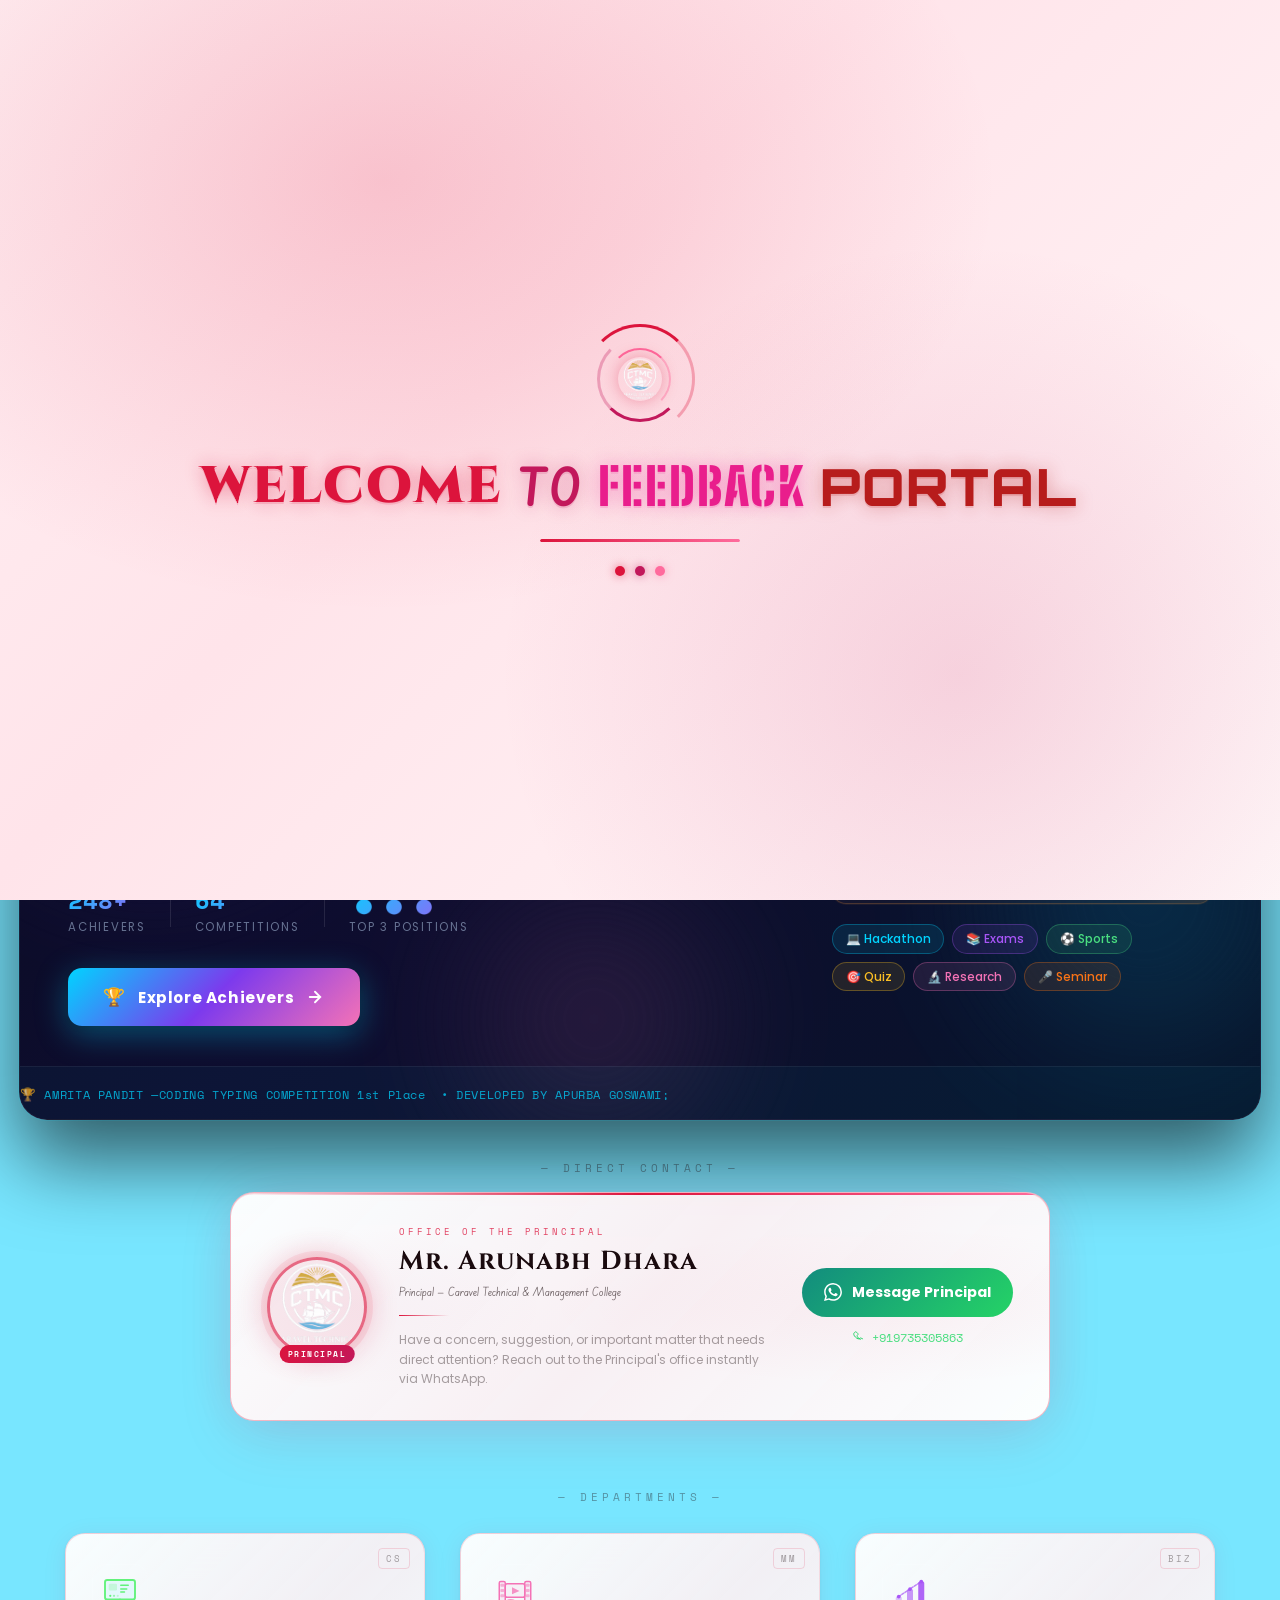
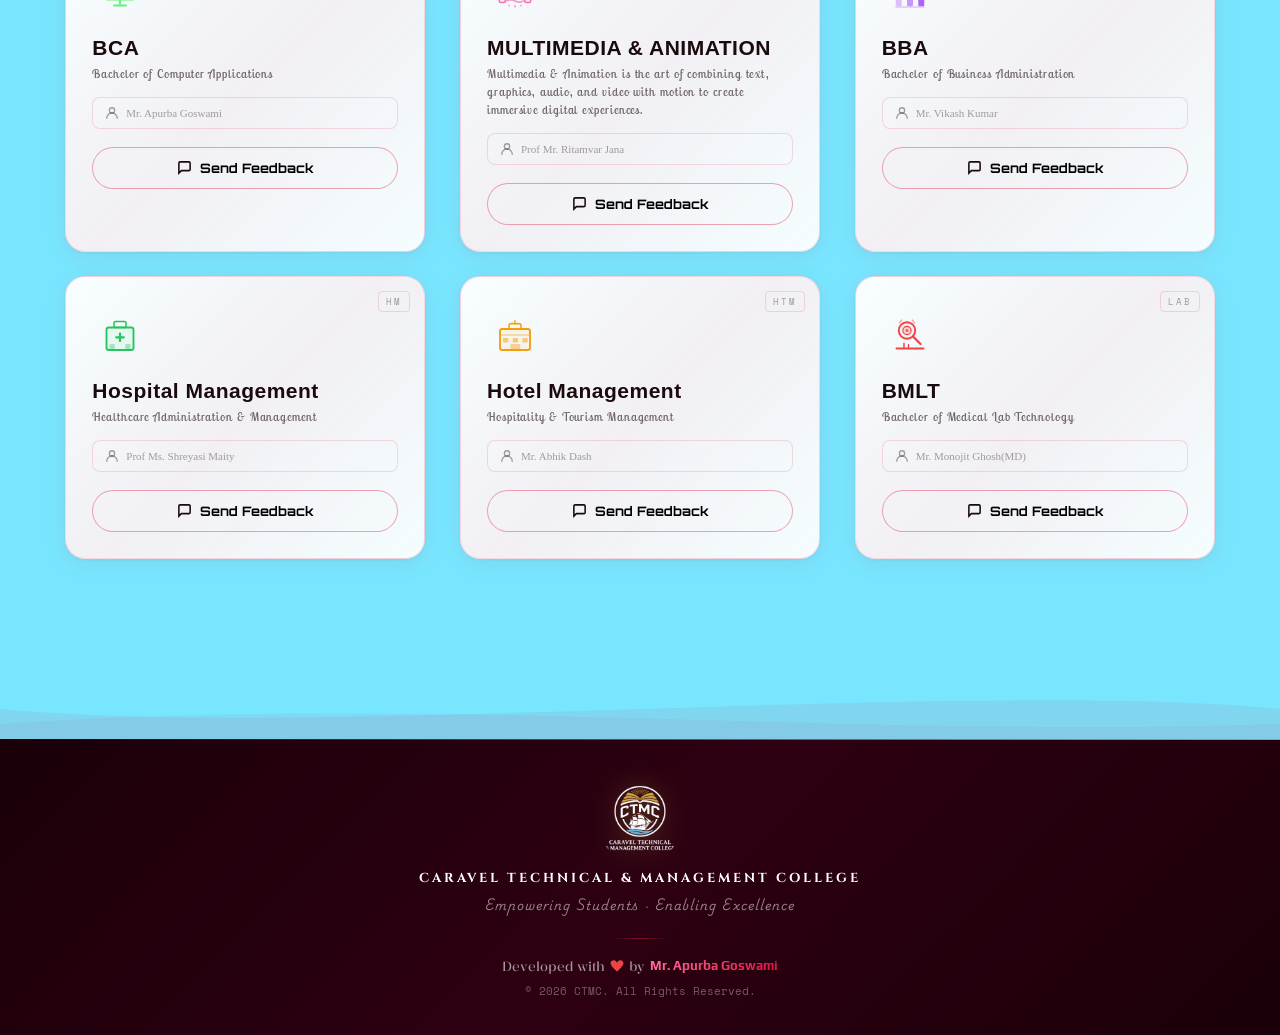
==== commit 7aefc849: "ok" ====
--- a/index.html
+++ b/index.html
@@ -20,8 +20,21 @@
   <body>
     <!-- ===== LOADING SCREEN =====  -->
     <div id="loadingScreen">
+      <!-- Cherry petal decorations -->
+      <div class="loading-petals">
+        <div class="petal"></div>
+        <div class="petal"></div>
+        <div class="petal"></div>
+        <div class="petal"></div>
+        <div class="petal"></div>
+        <div class="petal"></div>
+        <div class="petal"></div>
+        <div class="petal"></div>
+      </div>
       <div class="loading-content">
+        <!-- Orbital ring spinner with logo center -->
         <div class="loading-icon">
+          <div class="loading-icon-inner"></div>
           <img
             src="bg_images/logo.png"
             alt="CTMC Logo"
@@ -35,6 +48,10 @@
           <span class="lt-f">Feedback</span>
           <span class="lt-p">Portal</span>
         </h1>
+        <!-- Cherry progress bar -->
+        <div class="loading-progress-wrap">
+          <div class="loading-progress-bar"></div>
+        </div>
         <div class="loading-dots"><span></span><span></span><span></span></div>
       </div>
     </div>
@@ -2266,11 +2283,11 @@
         <svg viewBox="0 0 1440 80" preserveAspectRatio="none">
           <path
             d="M0,40 C360,80 1080,0 1440,40 L1440,80 L0,80 Z"
-            fill="rgba(0,212,255,0.06)"
+            fill="rgba(220,20,60,0.08)"
           />
           <path
             d="M0,60 C480,20 960,80 1440,60 L1440,80 L0,80 Z"
-            fill="rgba(168,85,247,0.04)"
+            fill="rgba(194,24,91,0.05)"
           />
         </svg>
       </div>
@@ -2340,4 +2357,4 @@
 
     <script src="script.js"></script>
   </body>
-</html>
+</html>
--- a/style.css
+++ b/style.css
@@ -6,19 +6,20 @@
 @import url('https://fonts.googleapis.com/css2?family=Abel&family=Audiowide&family=Berkshire+Swash&family=Big+Shoulders+Stencil:opsz,wght@10..72,100..900&family=Calligraffitti&family=Caveat+Brush&family=Cinzel:wght@400..900&family=Edu+SA+Beginner:wght@400..700&family=Edu+SA+Hand:wght@400..700&family=Geom:ital,wght@0,300..900;1,300..900&family=Google+Sans:ital,opsz,wght@0,17..18,400..700;1,17..18,400..700&family=Indie+Flower&family=Kalnia:wght@100..700&family=Kaushan+Script&family=Lobster+Two:ital,wght@0,400;0,700;1,400;1,700&family=Michroma&family=Oleo+Script:wght@400;700&family=Open+Sans:ital,wght@0,300..800;1,300..800&family=Orbitron:wght@400..900&family=Oswald:wght@200..700&family=Play:wght@400;700&family=Playwrite+NO:wght@100..400&family=Proza+Libre:ital,wght@0,400;0,500;0,600;0,700;0,800;1,400;1,500;1,600;1,700;1,800&family=WDXL+Lubrifont+TC&display=swap');
 
 :root {
-  --bg-deep: #050d0a;
-  --bg-card: rgba(255, 255, 255, 0.04);
-  --glass-border: rgba(255, 215, 100, 0.1);
-  --glass-border-h: rgba(255, 215, 100, 0.28);
-  --neon-blue: #f0c040;
-  --neon-purple: #4ade80;
-  --neon-green: #34d399;
-  --neon-amber: #fbbf24;
-  --neon-red: #f87171;
-  --neon-wa: #25d366;
-  --text-primary: #f5f0e8;
-  --text-secondary: rgba(245, 240, 232, 0.55);
-  --text-muted: rgba(245, 240, 232, 0.3);
+  /* ── Cherry + White + Black Palette ── */
+  --bg-deep: #ffe957;
+  --bg-card: rgba(255, 108, 137, 0.885);
+  --glass-border: rgba(220, 20, 60, 0.15);
+  --glass-border-h: rgba(220, 20, 60, 0.38);
+  --neon-blue: #dc143c;       /* cherry red — primary accent */
+  --neon-purple: #c2185b;     /* deep cherry — secondary */
+  --neon-green: #e91e8c;      /* hot pink — tertiary */
+  --neon-amber: #ff6b9d;      /* light cherry pink */
+  --neon-red: #b71c1c;        /* dark red for errors */
+  --neon-wa: #c9f07a;
+  --text-primary: #1a0a0e;    /* near-black on light bg */
+  --text-secondary: rgba(26, 10, 14, 0.6);
+  --text-muted: rgba(26, 10, 14, 0.38);
   --font-main: "Poppins", sans-serif;
   --font-mono: "Space Mono", monospace;
   --radius-card: 20px;
@@ -39,7 +40,7 @@
 }
 body {
   font-family: var(--font-main);
-  background: var(--bg-deep);
+  background: #78e6ff;
   color: var(--text-primary);
   min-height: 100vh;
   overflow-x: hidden;
@@ -62,18 +63,18 @@
   background:
     radial-gradient(
       ellipse 80% 60% at 20% 10%,
-      rgba(4, 50, 20, 0.92) 0%,
+      rgba(247, 245, 245, 0.999) 0%,
       transparent 60%
     ),
     radial-gradient(
       ellipse 60% 80% at 80% 80%,
-      rgba(30, 20, 4, 0.88) 0%,
+      rgba(194, 24, 91, 0.07) 0%,
       transparent 60%
     ),
     radial-gradient(
       ellipse 50% 50% at 50% 50%,
-      rgba(8, 20, 12, 0.85) 0%,
-      rgb(2, 8, 4) 100%
+      rgba(255, 107, 157, 0.05) 0%,
+      rgba(8, 2, 2, 0.98) 100%
     );
   animation: meshShift 14s ease-in-out infinite alternate;
   pointer-events: none;
@@ -156,14 +157,14 @@
   width: 72px;
   height: 72px;
   border-radius: 50%;
-  border: 2px solid #f0c040;
-  display: flex;
-  align-items: center;
-  justify-content: center;
-  background: rgba(240, 192, 64, 0.06);
+  border: 2px solid #dc143c;
+  display: flex;
+  align-items: center;
+  justify-content: center;
+  background: rgba(230, 182, 192, 0.856);
   box-shadow:
-    0 0 20px rgba(240, 192, 64, 0.25),
-    inset 0 0 16px rgba(74, 222, 128, 0.05);
+    0 0 20px rgba(220, 20, 60, 0.25),
+    inset 0 0 16px rgba(194, 24, 91, 0.05);
   animation: logoPulse 3s ease-in-out infinite;
   overflow: hidden;
   padding: 4px; /* inner breathing room */
@@ -192,13 +193,13 @@
   0%,
   100% {
     box-shadow:
-      0 0 20px rgba(240, 192, 64, 0.25),
-      inset 0 0 16px rgba(74, 222, 128, 0.05);
+      0 0 20px rgba(220, 20, 60, 0.25),
+      inset 0 0 16px rgba(194, 24, 91, 0.05);
   }
   50% {
     box-shadow:
-      0 0 35px rgba(251, 191, 36, 0.55),
-      inset 0 0 22px rgba(52, 211, 153, 0.12);
+      0 0 35px rgba(220, 20, 60, 0.55),
+      inset 0 0 22px rgba(194, 24, 91, 0.12);
   }
 }
 
@@ -215,7 +216,7 @@
   font-size: clamp(22px, 5vw, 36px);
   font-weight: 900;
   letter-spacing: 4px;
-  background: linear-gradient(90deg, #f0c040, #4ade80, #f0c040);
+  background: linear-gradient(90deg, #dc143c, #c2185b, #dc143c);
   background-size: 200%;
   -webkit-background-clip: text;
   -webkit-text-fill-color: transparent;
@@ -233,7 +234,7 @@
 .college-tagline {
    font-family: "Kaushan Script", cursive;
   font-size: 11px;
-  color: white;
+  color: rgb(0, 0, 0);
   letter-spacing: 1px;
   margin-top: 4px;
 }
@@ -253,7 +254,7 @@
   background: linear-gradient(
     90deg,
     transparent,
-    #f0c040,
+    #dc143c,
     transparent
   );
   margin: 20px auto 0;
@@ -286,12 +287,12 @@
    font-weight: bold;
   display: inline-block;
   padding: 6px 18px;
-  border: 1px solid rgba(240, 192, 64, 0.4);
+  border: 1px solid rgba(220, 20, 60, 0.4);
   border-radius: 100px;
   font-size: 11px;
   letter-spacing: 3px;
-  color: #f0c040;
-  background: rgba(240, 192, 64, 0.06);
+  color: #dc143c;
+  background: rgba(228, 219, 50, 0.805);
   margin-bottom: 20px;
 }
 .hero-title {
@@ -306,7 +307,7 @@
 .accent-text {
    font-family: "Oleo Script", system-ui;
   font-weight: 700;
-  background: linear-gradient(135deg, #f0c040, #4ade80);
+  background: linear-gradient(135deg, #dc143c, #c2185b);
   -webkit-background-clip: text;
   -webkit-text-fill-color: transparent;
   background-clip: text;
@@ -380,8 +381,12 @@
   max-width: 360px;
   border-radius: var(--radius-card);
   border: 1px solid var(--glass-border);
-  background: linear-gradient(rgba(4, 40, 15, 0.85),
-  rgba(8, 22, 10, 0.7), rgb(3, 10, 5));
+  background: linear-gradient(
+    135deg,
+    rgba(255, 255, 255, 0.95) 0%,
+    rgba(255, 240, 243, 0.9) 50%,
+    rgba(255, 255, 255, 0.92) 100%
+  );
   backdrop-filter: blur(20px);
   -webkit-backdrop-filter: blur(20px);
   cursor: pointer;
@@ -393,6 +398,7 @@
   perspective: 800px;
   animation: fadeUp 0.6s ease both;
   overflow: hidden;
+  box-shadow: 0 4px 24px rgba(220, 20, 60, 0.08), 0 1px 4px rgba(0,0,0,0.06);
 }
 .dept-card:nth-child(1) {
   animation-delay: 0.1s;
@@ -503,7 +509,7 @@
 .button1{
   font-family: "Orbitron", sans-serif;
   font-weight: bold;
-  color: #ffffff;
+  color: #000000;
 }
 
 .card-btn {
@@ -581,7 +587,7 @@
 .modal-overlay {
   position: fixed;
   inset: 0;
-  background: rgba(2, 10, 4, 0.88);
+  background: rgba(100, 0, 20, 0.45);
   backdrop-filter: blur(12px);
   -webkit-backdrop-filter: blur(12px);
   z-index: 1000;
@@ -604,14 +610,15 @@
   overflow-y: auto;
   border-radius: var(--radius-card);
   border: 1px solid var(--glass-border-h);
-  background: rgba(4, 18, 8, 0.97);
+  background: rgba(255, 255, 255, 0.98);
   backdrop-filter: blur(24px);
   padding: 32px 28px;
   position: relative;
   transform: scale(0.9) translateY(20px);
   transition: transform 0.35s cubic-bezier(0.23, 1, 0.32, 1);
   scrollbar-width: thin;
-  scrollbar-color: rgba(240, 192, 64, 0.15) transparent;
+  scrollbar-color: rgba(220, 20, 60, 0.15) transparent;
+  box-shadow: 0 20px 60px rgba(220, 20, 60, 0.15), 0 4px 20px rgba(0,0,0,0.1);
 }
 .modal-overlay.active .modal-box {
   transform: scale(1) translateY(0);
@@ -679,7 +686,7 @@
 }
 .modal-dept-name {
   font-size: 12px;
-  color: #f0c040;
+  color: #dc143c;
   font-family: var(--font-mono);
 }
 
@@ -721,7 +728,7 @@
 .form-input {
   width: 100%;
   padding: 12px 14px;
-  background: rgba(255, 255, 255, 0.04);
+  background: rgba(220, 20, 60, 0.03);
   border: 1px solid var(--glass-border);
   border-radius: var(--radius-input);
   color: var(--text-primary);
@@ -738,12 +745,12 @@
   color: var(--text-muted);
 }
 .form-input:focus {
-  border-color: #f0c040;
-  background: rgba(240, 192, 64, 0.04);
-  box-shadow: 0 0 0 3px rgba(240, 192, 64, 0.12);
+  border-color: #dc143c;
+  background: rgba(220, 20, 60, 0.04);
+  box-shadow: 0 0 0 3px rgba(220, 20, 60, 0.12);
 }
 .form-input[readonly] {
-  color: #f0c040;
+  color: #dc143c;
   font-family: var(--font-mono);
   cursor: default;
 }
@@ -751,7 +758,8 @@
   cursor: pointer;
 }
 .form-select option {
-  background: #0e0e1e;
+  background: #fff;
+  color: #1a0a0e;
 }
 .form-textarea {
   min-height: 110px;
@@ -802,20 +810,19 @@
   color: var(--text-primary);
 }
 .type-tab.active {
-  background: rgba(240, 192, 64, 0.1);
-  border-color: #f0c040;
-  color: #f0c040;
+  background: rgba(220, 20, 60, 0.1);
+  border-color: #dc143c;
+  color: #dc143c;
   font-weight: 600;
 }
 
-/* Submit */
 .submit-btn {
   width: 100%;
   padding: 15px 24px;
   border-radius: var(--radius-btn);
   border: none;
-  background: linear-gradient(135deg, #f0c040, #4ade80);
-  color: #0a1a0a;
+  background: linear-gradient(135deg, #dc143c, #c2185b);
+  color: #fff;
   font-family: var(--font-main);
   font-size: 15px;
   font-weight: 700;
@@ -832,7 +839,7 @@
 }
 .submit-btn:hover {
   transform: translateY(-2px);
-  box-shadow: 0 12px 40px rgba(240, 192, 64, 0.4);
+  box-shadow: 0 12px 40px rgba(220, 20, 60, 0.4);
 }
 .submit-btn:active {
   transform: translateY(0);
@@ -1016,8 +1023,8 @@
   bottom: 30px;
   left: 50%;
   transform: translateX(-50%) translateY(80px);
-  background: rgba(14, 14, 30, 0.97);
-  border: 1px solid rgba(37, 211, 102, 0.4);
+  background: rgba(255, 255, 255, 0.98);
+  border: 1px solid rgba(220, 20, 60, 0.4);
   border-radius: 100px;
   padding: 12px 22px;
   display: flex;
@@ -1030,7 +1037,7 @@
   opacity: 0;
   transition: all 0.4s cubic-bezier(0.23, 1, 0.32, 1);
   white-space: nowrap;
-  box-shadow: 0 8px 32px rgba(0, 0, 0, 0.4);
+  box-shadow: 0 8px 32px rgba(220, 20, 60, 0.18);
 }
 .toast.show {
   opacity: 1;
@@ -1067,7 +1074,7 @@
 }
 
 .footer-content {
-  background: rgba(2, 10, 4, 0.98);
+  background: linear-gradient(135deg, #1a0008 0%, #2d0012 50%, #1a0008 100%);
   text-align: center;
   padding: 44px 24px 36px;
   position: relative;
@@ -1083,9 +1090,9 @@
   background: linear-gradient(
     90deg,
     transparent,
-    #f0c040,
-    #4ade80,
-    #f0c040,
+    #dc143c,
+    #ff6b9d,
+    #dc143c,
     transparent
   );
   background-size: 200%;
@@ -1124,12 +1131,12 @@
   font-size: 13px;
   font-weight: 700;
   letter-spacing: 3px;
-  color: var(--text-primary);
+  color: #fff;
   margin-bottom: 6px;
 }
 .footer-tagline {
   font-size: 12px;
-  color: var(--text-muted);
+  color: rgba(255,255,255,0.5);
   letter-spacing: 1px;
   margin-bottom: 22px;
 }
@@ -1139,14 +1146,14 @@
   background: linear-gradient(
     90deg,
     transparent,
-    var(--glass-border-h),
+    rgba(220,20,60,0.5),
     transparent
   );
   margin: 0 auto 18px;
 }
 .footer-dev {
   font-size: 13px;
-  color: var(--text-secondary);
+  color: rgba(255,255,255,0.6);
   margin-bottom: 8px;
   display: flex;
   align-items: center;
@@ -1168,14 +1175,14 @@
 }
 .dev-name {
   font-weight: 700;
-  background: linear-gradient(90deg, #f0c040, #4ade80);
+  background: linear-gradient(90deg, #ff6b9d, #dc143c);
   -webkit-background-clip: text;
   -webkit-text-fill-color: transparent;
   background-clip: text;
 }
 .footer-year {
   font-size: 11px;
-  color: var(--text-muted);
+  color: rgba(255,255,255,0.35);
   font-family: var(--font-mono);
 }
 
@@ -1253,7 +1260,7 @@
   background: transparent;
 }
 ::-webkit-scrollbar-thumb {
-  background: rgba(255, 255, 255, 0.1);
+  background: rgba(220, 20, 60, 0.2);
   border-radius: 6px;
 }
 
@@ -1279,12 +1286,12 @@
   width: 52px;
   height: 52px;
   border-radius: 14px;
-  background: rgba(240, 192, 64, 0.1);
-  border: 1px solid rgba(240, 192, 64, 0.25);
-  display: flex;
-  align-items: center;
-  justify-content: center;
-  color: #f0c040;
+  background: rgba(220, 20, 60, 0.1);
+  border: 1px solid rgba(220, 20, 60, 0.25);
+  display: flex;
+  align-items: center;
+  justify-content: center;
+  color: #dc143c;
   flex-shrink: 0;
 }
 .fp-title {
@@ -1294,7 +1301,7 @@
 }
 .fp-subtitle {
   font-size: 12px;
-  color: #f0c040;
+  color: #dc143c;
   font-family: var(--font-mono);
   letter-spacing: 1px;
   opacity: 0.85;
@@ -1333,8 +1340,8 @@
   to   { opacity: 1; transform: translateY(0)   scale(1); }
 }
 .faculty-card:hover {
-  border-color: rgba(240, 192, 64, 0.35);
-  box-shadow: 0 0 28px rgba(240, 192, 64, 0.12), 0 4px 20px rgba(0, 0, 0, 0.3);
+  border-color: rgba(220, 20, 60, 0.35);
+  box-shadow: 0 0 28px rgba(220, 20, 60, 0.12), 0 4px 20px rgba(0, 0, 0, 0.08);
   transform: translateY(-2px);
 }
 
@@ -1384,7 +1391,7 @@
 }
 .fc-title {
   font-size: 11px;
-  color: #f0c040;
+  color: #dc143c;
   font-family: var(--font-mono);
   opacity: 0.8;
   margin-bottom: 6px;
@@ -1457,7 +1464,7 @@
   }
 }
 /* ============================================================
-   LOADING SCREEN
+   LOADING SCREEN — Cherry Orbital Rings Animation
    ============================================================ */
 #loadingScreen {
   position: fixed;
@@ -1467,10 +1474,10 @@
   align-items: center;
   justify-content: center;
   background:
-    radial-gradient(ellipse 80% 80% at 30% 20%, rgba(0, 80, 30, 0.55) 0%, transparent 60%),
-    radial-gradient(ellipse 60% 80% at 75% 75%, rgba(80, 50, 0, 0.45) 0%, transparent 60%),
-    #050d0a;
-  transition: opacity 0.7s ease, visibility 0.7s ease;
+    radial-gradient(ellipse 80% 80% at 30% 20%, rgba(220, 20, 60, 0.18) 0%, transparent 60%),
+    radial-gradient(ellipse 60% 80% at 75% 75%, rgba(194, 24, 91, 0.14) 0%, transparent 60%),
+    linear-gradient(135deg, #fff0f3 0%, #ffe4ea 40%, #fff8f9 100%);
+  transition: opacity 0.8s ease, visibility 0.8s ease;
 }
 #loadingScreen.hide {
   opacity: 0;
@@ -1482,31 +1489,117 @@
   display: flex;
   flex-direction: column;
   align-items: center;
-  gap: 20px;
+  gap: 22px;
   text-align: center;
   padding: 24px;
 }
 
-/* Spinning icon */
+/* ── Orbital ring spinner ── */
 .loading-icon {
-  animation: ls-bounce 1s ease-in-out infinite alternate;
-  filter: drop-shadow(0 0 18px #00d4ff) drop-shadow(0 0 30px #a855f7);
-}
+  position: relative;
+  width: 110px;
+  height: 110px;
+  display: flex;
+  align-items: center;
+  justify-content: center;
+}
+
+/* Outer ring */
+.loading-icon::before {
+  content: "";
+  position: absolute;
+  inset: 0;
+  border-radius: 50%;
+  border: 3px solid transparent;
+  border-top-color: #dc143c;
+  border-right-color: rgba(220, 20, 60, 0.3);
+  animation: ls-spin1 1.1s linear infinite;
+}
+
+/* Middle ring */
+.loading-icon::after {
+  content: "";
+  position: absolute;
+  inset: 12px;
+  border-radius: 50%;
+  border: 3px solid transparent;
+  border-bottom-color: #c2185b;
+  border-left-color: rgba(194, 24, 91, 0.3);
+  animation: ls-spin2 0.85s linear infinite reverse;
+}
+
+/* Inner pulsing dot ring */
+.loading-icon-inner {
+  position: absolute;
+  inset: 24px;
+  border-radius: 50%;
+  border: 2px solid transparent;
+  border-top-color: #ff6b9d;
+  border-right-color: rgba(255, 107, 157, 0.4);
+  animation: ls-spin1 0.6s linear infinite;
+}
+
 .loading-logo-img {
-  width: 80px;
-  height: 80px;
+  width: 44px;
+  height: 44px;
   object-fit: contain;
-  border-radius: 150%;
+  border-radius: 50%;
   display: block;
-  border: 3px solid #f0c040;
-  box-shadow: 0 0 12px #f0c040, 0 0 28px #4ade80;
+  z-index: 1;
+  box-shadow: 0 0 16px rgba(220, 20, 60, 0.35);
+  animation: ls-pulse-logo 2s ease-in-out infinite;
+}
+
+@keyframes ls-spin1 {
+  to { transform: rotate(360deg); }
+}
+@keyframes ls-spin2 {
+  to { transform: rotate(360deg); }
+}
+@keyframes ls-pulse-logo {
+  0%, 100% { transform: scale(1); filter: drop-shadow(0 0 6px rgba(220,20,60,0.4)); }
+  50%       { transform: scale(1.1); filter: drop-shadow(0 0 16px rgba(220,20,60,0.8)); }
 }
 @keyframes ls-bounce {
   from { transform: translateY(0px) scale(1); }
   to   { transform: translateY(-16px) scale(1.08); }
 }
 
-/* Title - each word a different color, staggered pop-in */
+/* ── Floating cherry petals (decorative) ── */
+.loading-petals {
+  position: absolute;
+  inset: 0;
+  pointer-events: none;
+  overflow: hidden;
+}
+.petal {
+  position: absolute;
+  width: 8px;
+  height: 8px;
+  border-radius: 50% 0 50% 0;
+  background: linear-gradient(135deg, #dc143c, #ff6b9d);
+  opacity: 0;
+  animation: ls-petal var(--pd, 3s) ease-in-out var(--delay, 0s) infinite;
+}
+.petal:nth-child(1)  { left: 15%; top: 20%; --pd:3.2s; --delay:0s;    width:6px;  height:6px;  }
+.petal:nth-child(2)  { left: 80%; top: 15%; --pd:2.8s; --delay:0.4s;  width:10px; height:10px; background: linear-gradient(135deg,#c2185b,#dc143c); }
+.petal:nth-child(3)  { left: 70%; top: 75%; --pd:3.5s; --delay:0.8s;  width:7px;  height:7px;  }
+.petal:nth-child(4)  { left: 10%; top: 70%; --pd:2.6s; --delay:1.2s;  width:9px;  height:9px;  background: linear-gradient(135deg,#ff6b9d,#c2185b); }
+.petal:nth-child(5)  { left: 50%; top: 10%; --pd:3.8s; --delay:0.3s;  width:5px;  height:5px;  }
+.petal:nth-child(6)  { left: 88%; top: 55%; --pd:2.9s; --delay:1.5s;  width:8px;  height:8px;  }
+.petal:nth-child(7)  { left: 25%; top: 85%; --pd:3.3s; --delay:0.7s;  width:6px;  height:6px;  }
+.petal:nth-child(8)  { left: 60%; top: 90%; --pd:2.7s; --delay:1.0s;  width:10px; height:10px; background: linear-gradient(135deg,#dc143c,#c2185b); }
+
+@keyframes ls-petal {
+  0%   { opacity: 0; transform: translate(0, 0) rotate(0deg) scale(0.5); }
+  20%  { opacity: 0.7; }
+  60%  { opacity: 0.5; }
+  100% { opacity: 0; transform: translate(var(--tx, 20px), var(--ty, -40px)) rotate(180deg) scale(1.2); }
+}
+.petal:nth-child(odd)  { --tx: 15px;  --ty: -35px; }
+.petal:nth-child(even) { --tx: -15px; --ty: -30px; }
+
+/* Title - each word a different cherry shade, staggered pop-in */
 .loading-title {
   display: flex;
   flex-wrap: wrap;
@@ -1523,29 +1616,44 @@
   display: inline-block;
   animation: ls-pop 0.6s cubic-bezier(0.34,1.56,0.64,1) both;
 }
-.lt-w { color: #f0c040;  animation-delay: 0.1s; text-shadow: 0 0 18px #f0c040, 0 0 40px #f0c04088;
-  font-family: "Cinzel", serif;
- }
-.lt-t { color: #4ade80;  animation-delay: 0.25s; text-shadow: 0 0 18px #4ade80, 0 0 40px #4ade8088; 
-   font-family: "Edu SA Beginner", cursive;
-}
-.lt-f { color: #34d399;  animation-delay: 0.4s;  text-shadow: 0 0 18px #34d399, 0 0 40px #34d39988;
-  font-family: "Big Shoulders Stencil", sans-serif;
- }
-.lt-p { color: #fbbf24;  animation-delay: 0.55s; text-shadow: 0 0 18px #fbbf24, 0 0 40px #fbbf2488;
-   font-family: "Orbitron", sans-serif;
- }
+.lt-w { color: #dc143c;  animation-delay: 0.1s;  text-shadow: 0 0 18px rgba(220,20,60,0.4), 0 2px 0 rgba(220,20,60,0.15);  font-family: "Cinzel", serif; }
+.lt-t { color: #c2185b;  animation-delay: 0.25s; text-shadow: 0 0 18px rgba(194,24,91,0.4), 0 2px 0 rgba(194,24,91,0.15);  font-family: "Edu SA Beginner", cursive; }
+.lt-f { color: #e91e8c;  animation-delay: 0.4s;  text-shadow: 0 0 18px rgba(233,30,140,0.4), 0 2px 0 rgba(233,30,140,0.15); font-family: "Big Shoulders Stencil", sans-serif; }
+.lt-p { color: #b71c1c;  animation-delay: 0.55s; text-shadow: 0 0 18px rgba(183,28,28,0.4), 0 2px 0 rgba(183,28,28,0.15);  font-family: "Orbitron", sans-serif; }
 
 @keyframes ls-pop {
   0%   { opacity:0; transform: translateY(30px) scale(0.6); }
   100% { opacity:1; transform: translateY(0)    scale(1); }
 }
 
+/* Progress bar */
+.loading-progress-wrap {
+  width: 200px;
+  height: 3px;
+  background: rgba(220, 20, 60, 0.15);
+  border-radius: 10px;
+  overflow: hidden;
+}
+.loading-progress-bar {
+  height: 100%;
+  width: 0%;
+  background: linear-gradient(90deg, #dc143c, #ff6b9d, #c2185b);
+  background-size: 200%;
+  border-radius: 10px;
+  animation: ls-progress 2.2s ease forwards, gradShift 1.5s linear infinite;
+}
+@keyframes ls-progress {
+  0%   { width: 0%; }
+  60%  { width: 75%; }
+  90%  { width: 90%; }
+  100% { width: 100%; }
+}
+
 /* Bouncing dots */
 .loading-dots {
   display: flex;
   gap: 10px;
-  margin-top: 6px;
+  margin-top: 2px;
 }
 .loading-dots span {
   width: 10px;
@@ -1554,9 +1662,9 @@
   display: block;
   animation: ls-dot 0.8s ease-in-out infinite alternate;
 }
-.loading-dots span:nth-child(1) { background: #f0c040; box-shadow: 0 0 10px #f0c040; animation-delay: 0s; }
-.loading-dots span:nth-child(2) { background: #4ade80; box-shadow: 0 0 10px #4ade80; animation-delay: 0.2s; }
-.loading-dots span:nth-child(3) { background: #fbbf24; box-shadow: 0 0 10px #fbbf24; animation-delay: 0.4s; }
+.loading-dots span:nth-child(1) { background: #dc143c; box-shadow: 0 0 10px rgba(220,20,60,0.6); animation-delay: 0s; }
+.loading-dots span:nth-child(2) { background: #c2185b; box-shadow: 0 0 10px rgba(194,24,91,0.6); animation-delay: 0.2s; }
+.loading-dots span:nth-child(3) { background: #ff6b9d; box-shadow: 0 0 10px rgba(255,107,157,0.6); animation-delay: 0.4s; }
 @keyframes ls-dot {
   from { transform: translateY(0); opacity: 0.5; }
   to   { transform: translateY(-10px); opacity: 1; }
@@ -1593,11 +1701,11 @@
 .principal-card {
   position: relative;
   border-radius: 24px;
-  border: 1px solid rgba(240, 192, 64, 0.3);
+  border: 1px solid rgba(220, 20, 60, 0.3);
   background: linear-gradient(135deg,
-    rgba(30, 20, 4, 0.9) 0%,
-    rgba(4, 28, 12, 0.85) 50%,
-    rgba(20, 15, 4, 0.9) 100%);
+    rgba(255, 255, 255, 0.97) 0%,
+    rgba(255, 240, 243, 0.95) 50%,
+    rgba(255, 255, 255, 0.97) 100%);
   backdrop-filter: blur(24px);
   -webkit-backdrop-filter: blur(24px);
   overflow: hidden;
@@ -1606,9 +1714,9 @@
   align-items: center;
   gap: 32px;
   box-shadow:
-    0 0 60px -10px rgba(240, 192, 64, 0.2),
-    0 20px 60px rgba(0, 0, 0, 0.5),
-    inset 0 1px 0 rgba(240, 192, 64, 0.15);
+    0 0 60px -10px rgba(220, 20, 60, 0.15),
+    0 20px 60px rgba(220, 20, 60, 0.08),
+    inset 0 1px 0 rgba(220, 20, 60, 0.12);
   flex-wrap: wrap;
 }
 
@@ -1618,7 +1726,7 @@
   position: absolute;
   top: 0; left: 0; right: 0;
   height: 2px;
-  background: linear-gradient(90deg, transparent, #f0c040, #4ade80, #f0c040, transparent);
+  background: linear-gradient(90deg, transparent, #dc143c, #ff6b9d, #dc143c, transparent);
   background-size: 200%;
   animation: gradShift 3s linear infinite;
 }
@@ -1629,8 +1737,8 @@
   position: absolute;
   inset: 0;
   background:
-    radial-gradient(ellipse 60% 50% at 80% 50%, rgba(240,192,64,0.05) 0%, transparent 70%),
-    radial-gradient(ellipse 40% 60% at 15% 50%, rgba(74,222,128,0.04) 0%, transparent 60%);
+    radial-gradient(ellipse 60% 50% at 80% 50%, rgba(220,20,60,0.04) 0%, transparent 70%),
+    radial-gradient(ellipse 40% 60% at 15% 50%, rgba(194,24,91,0.03) 0%, transparent 60%);
   pointer-events: none;
 }
 
@@ -1643,12 +1751,12 @@
   width: 100px;
   height: 100px;
   border-radius: 50%;
-  border: 3px solid rgba(240, 192, 64, 0.6);
+  border: 3px solid rgba(220, 20, 60, 0.6);
   box-shadow:
-    0 0 0 6px rgba(240, 192, 64, 0.08),
-    0 0 30px rgba(240, 192, 64, 0.3);
+    0 0 0 6px rgba(220, 20, 60, 0.08),
+    0 0 30px rgba(220, 20, 60, 0.3);
   overflow: hidden;
-  background: rgba(240, 192, 64, 0.07);
+  background: rgba(220, 20, 60, 0.07);
   display: flex;
   align-items: center;
   justify-content: center;
@@ -1667,15 +1775,15 @@
   display: flex;
   align-items: center;
   justify-content: center;
-  color: rgba(240, 192, 64, 0.6);
+  color: rgba(220, 20, 60, 0.6);
 }
 .principal-badge {
   position: absolute;
   bottom: -6px;
   left: 50%;
   transform: translateX(-50%);
-  background: linear-gradient(135deg, #f0c040, #fbbf24);
-  color: #0a1200;
+  background: linear-gradient(135deg, #dc143c, #c2185b);
+  color: #fff;
   font-size: 8px;
   font-weight: 800;
   letter-spacing: 1.5px;
@@ -1693,7 +1801,7 @@
 .principal-role-label {
   font-size: 9px;
   letter-spacing: 3px;
-  color: #f0c040;
+  color: #dc143c;
   font-family: var(--font-mono);
   margin-bottom: 6px;
   opacity: 0.8;
@@ -1716,7 +1824,7 @@
 .principal-divider {
   width: 50px;
   height: 1px;
-  background: linear-gradient(90deg, #f0c040, transparent);
+  background: linear-gradient(90deg, #dc143c, transparent);
   margin-bottom: 14px;
 }
 .principal-desc {
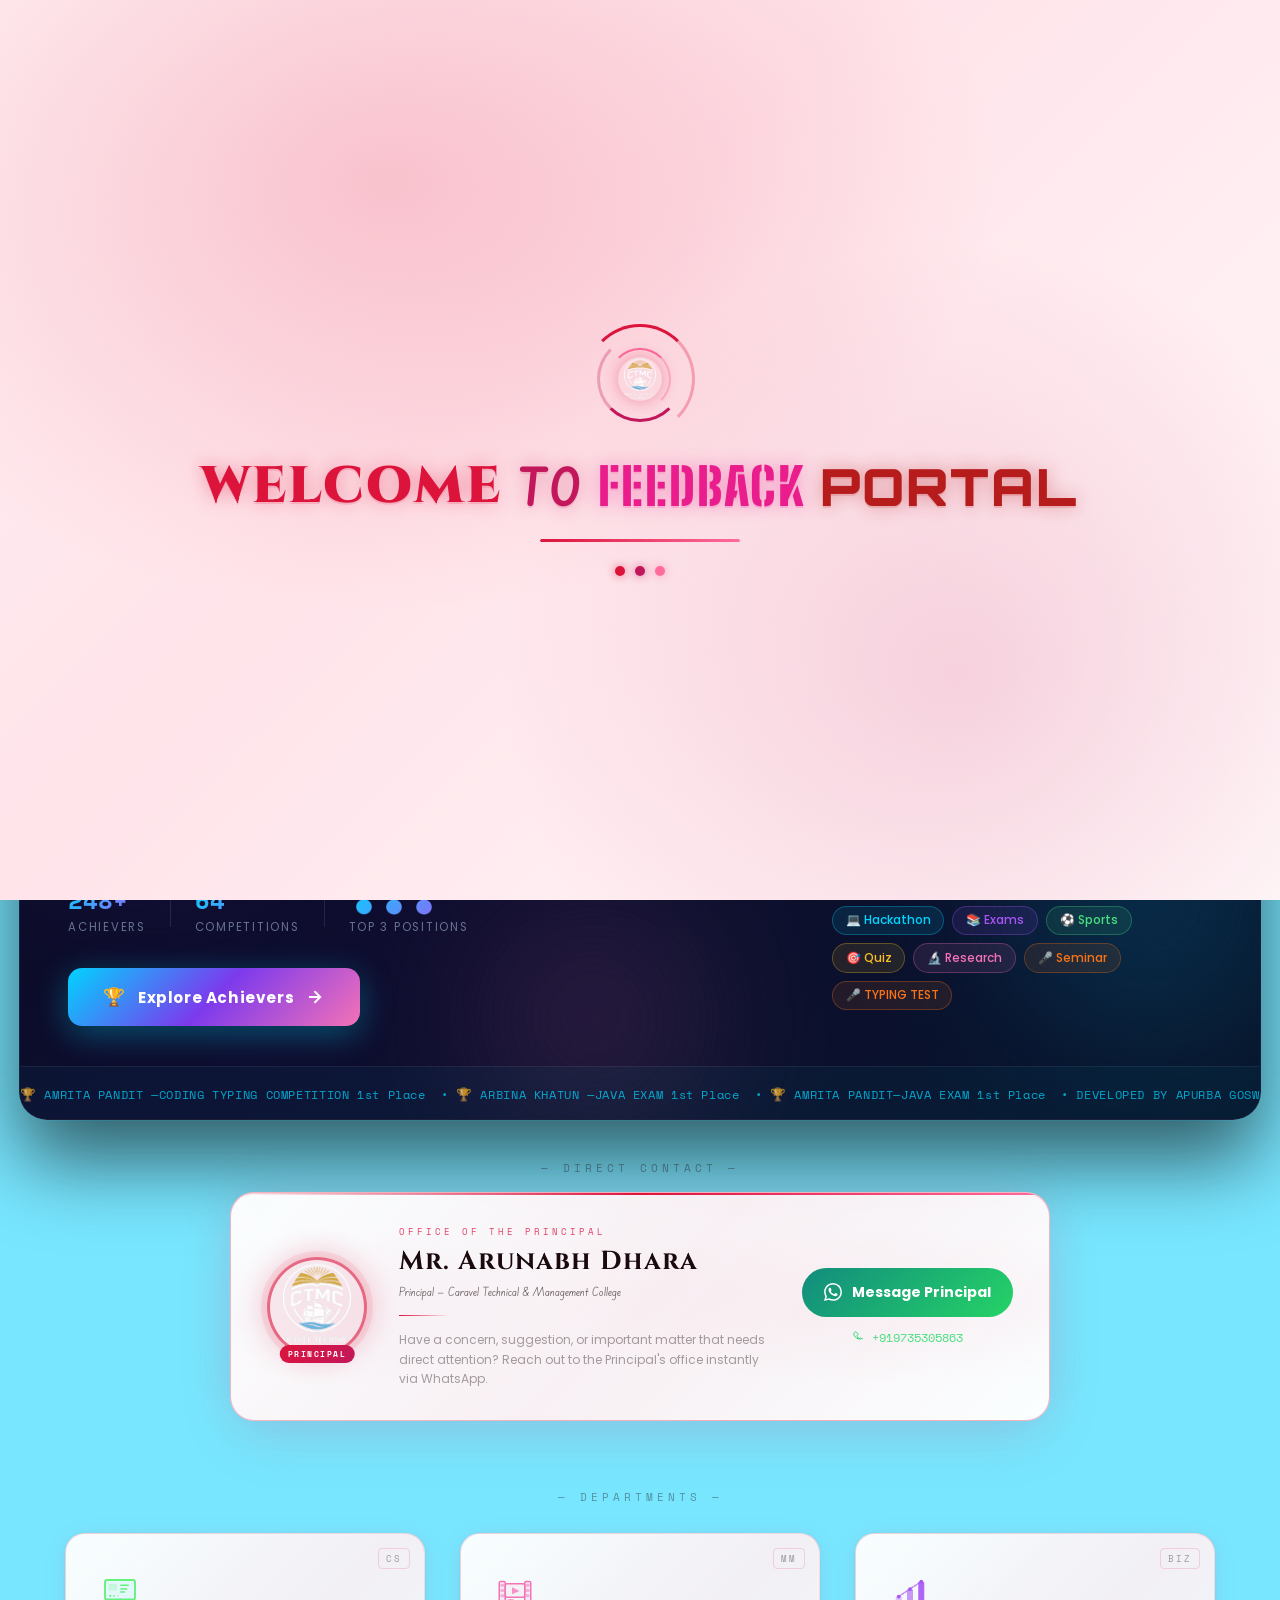
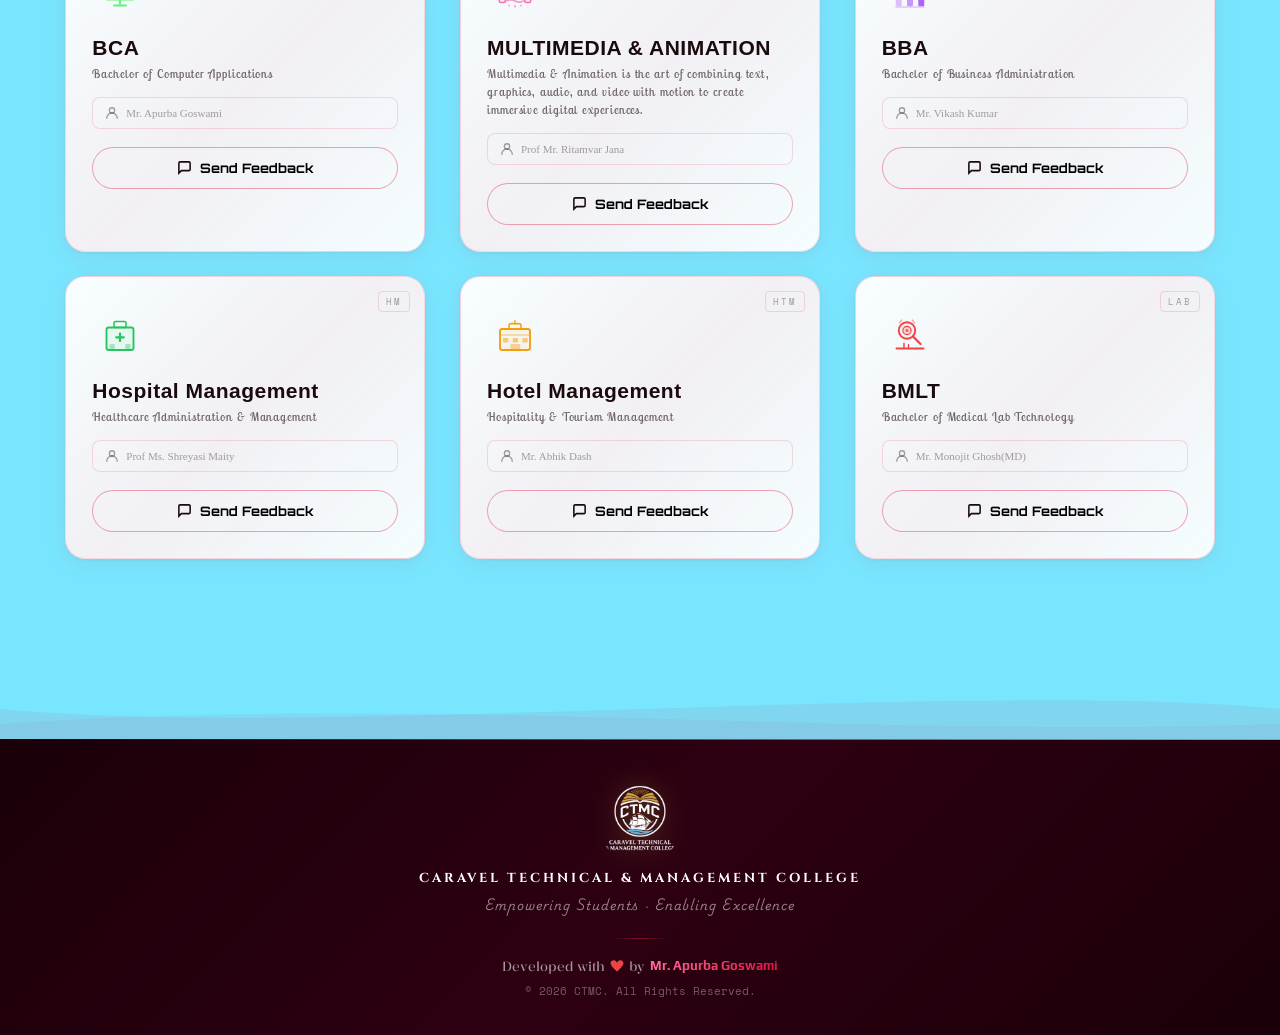
==== commit 3bb22700: "ok" ====
--- a/index.html
+++ b/index.html
@@ -240,6 +240,7 @@
             <span class="tap-cat tap-cat-4">🎯 Quiz</span>
             <span class="tap-cat tap-cat-5">🔬 Research</span>
             <span class="tap-cat tap-cat-6">🎤 Seminar</span>
+            <span class="tap-cat tap-cat-6">🎤 TYPING TEST</span>
           </div>
         </div>
       </div>
@@ -251,6 +252,12 @@
             >🏆 AMRITA PANDIT —CODING TYPING COMPETITION 1st Place
             &nbsp;•&nbsp;</span
           >
+          <span
+            >🏆 ARBINA KHATUN —JAVA EXAM 1st Place
+            &nbsp;•&nbsp;</span>
+            <span
+            >🏆 AMRITA PANDIT—JAVA EXAM 1st Place
+            &nbsp;•&nbsp;</span>
           <span>DEVELOPED BY APURBA GOSWAMI;</span>
           <!-- <span>🎓 Priya Verma — GATE AIR 142 &nbsp;•&nbsp;</span>
           <span>💻 Siddharth Rao — ACM ICPC Regional &nbsp;•&nbsp;</span>
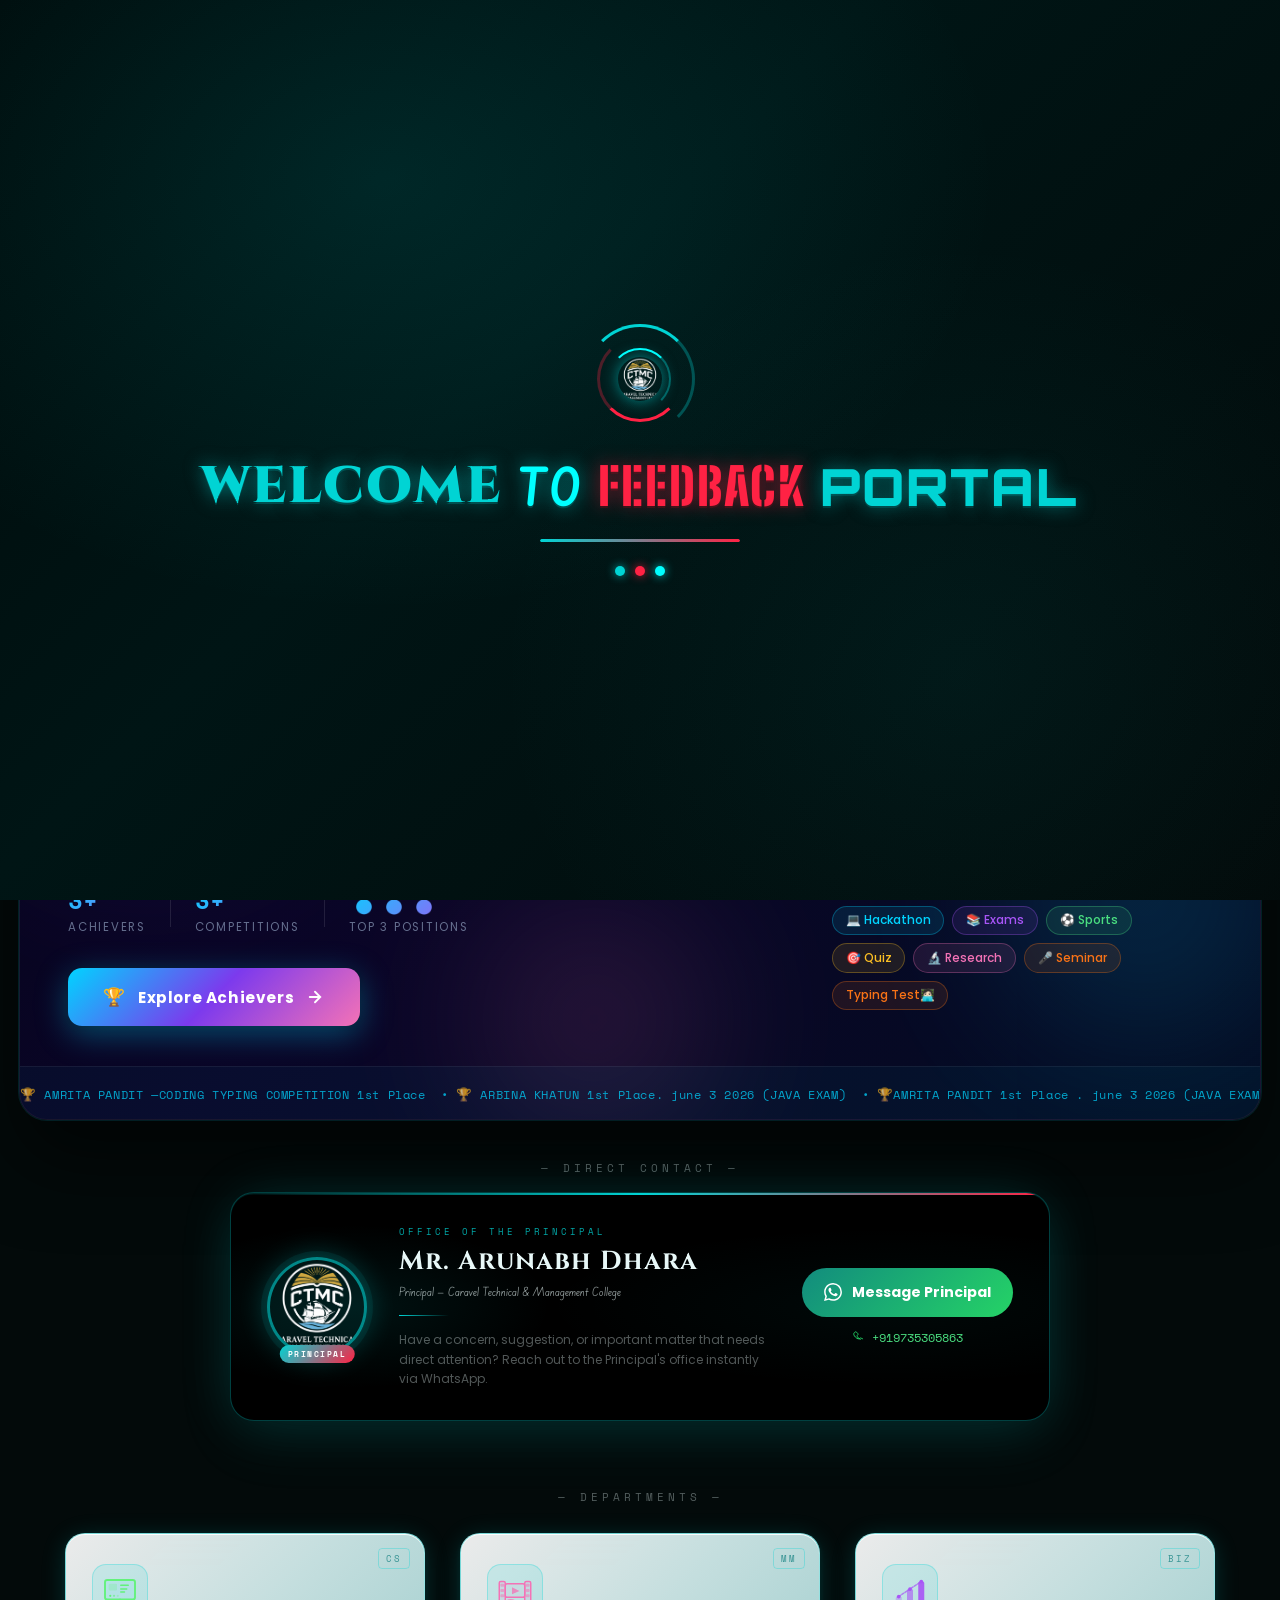
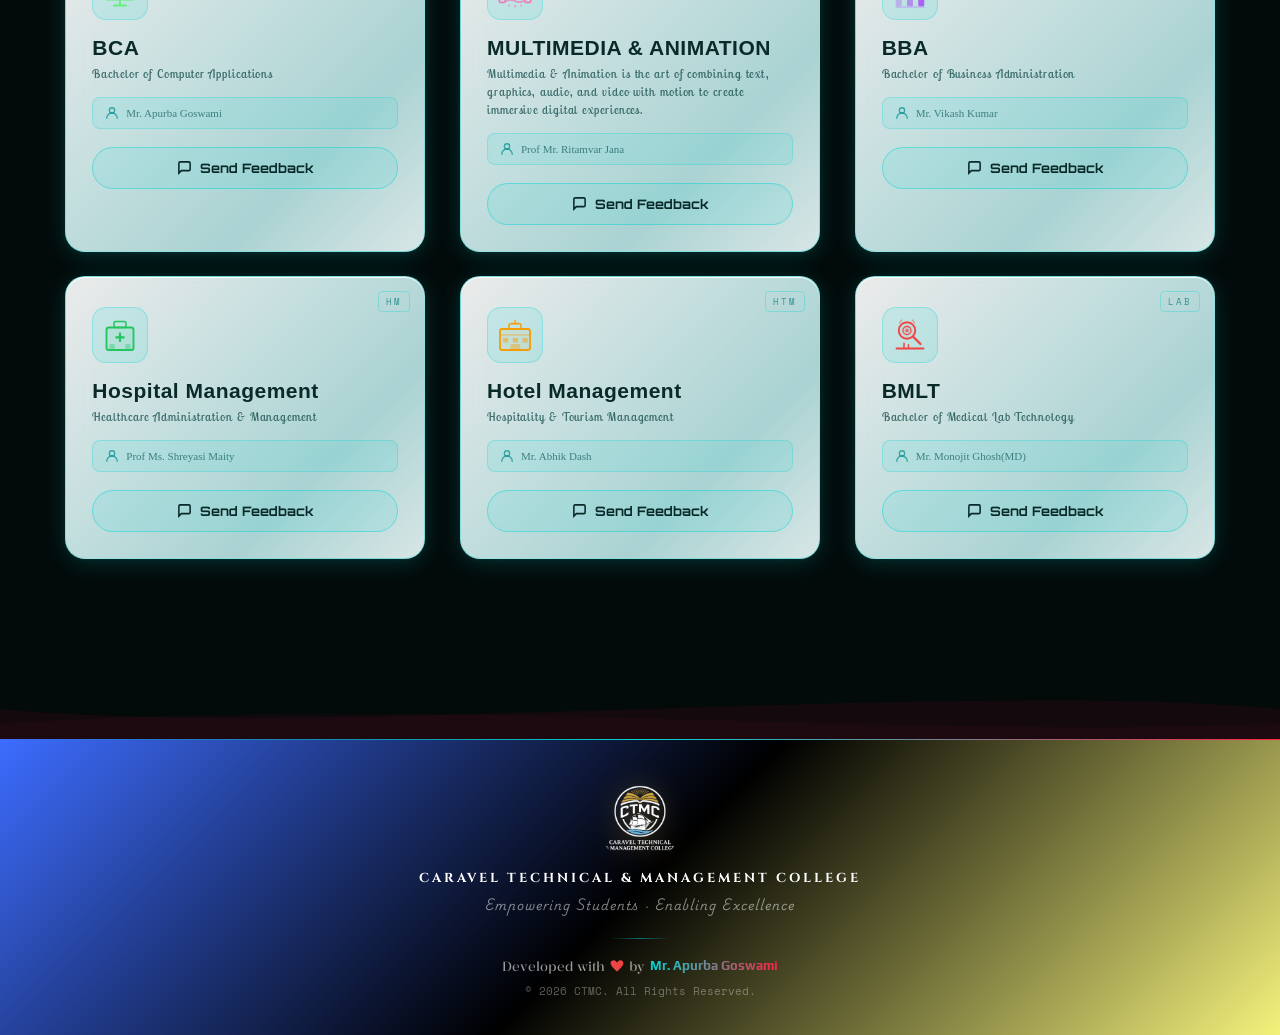
==== commit 3c6d5269: "ok" ====
--- a/index.html
+++ b/index.html
@@ -172,12 +172,12 @@
           </p>
           <div class="tap-stats-row">
             <div class="tap-stat">
-              <span class="tap-stat-num">248+</span>
+              <span class="tap-stat-num">3+</span>
               <span class="tap-stat-lbl">Achievers</span>
             </div>
             <div class="tap-stat-divider"></div>
             <div class="tap-stat">
-              <span class="tap-stat-num">64</span>
+              <span class="tap-stat-num">3+</span>
               <span class="tap-stat-lbl">Competitions</span>
             </div>
             <div class="tap-stat-divider"></div>
@@ -240,7 +240,7 @@
             <span class="tap-cat tap-cat-4">🎯 Quiz</span>
             <span class="tap-cat tap-cat-5">🔬 Research</span>
             <span class="tap-cat tap-cat-6">🎤 Seminar</span>
-            <span class="tap-cat tap-cat-6">🎤 TYPING TEST</span>
+            <span class="tap-cat tap-cat-6">Typing Test🧑🏻‍💻</span>
           </div>
         </div>
       </div>
@@ -253,11 +253,17 @@
             &nbsp;•&nbsp;</span
           >
           <span
-            >🏆 ARBINA KHATUN —JAVA EXAM 1st Place
-            &nbsp;•&nbsp;</span>
-            <span
-            >🏆 AMRITA PANDIT—JAVA EXAM 1st Place
-            &nbsp;•&nbsp;</span>
+            >🏆 ARBINA KHATUN 1st Place. june 3 2026 (JAVA EXAM)
+            &nbsp;•&nbsp;</span
+          >
+          <span
+            >🏆AMRITA PANDIT 1st Place . june 3 2026 (JAVA EXAM)
+            &nbsp;•&nbsp;</span
+          >
+          <span
+            >🏆 PIYALI DALAI 2nd Place. june 3 2026 (JAVA EXAM)
+            &nbsp;•&nbsp;</span
+          >
           <span>DEVELOPED BY APURBA GOSWAMI;</span>
           <!-- <span>🎓 Priya Verma — GATE AIR 142 &nbsp;•&nbsp;</span>
           <span>💻 Siddharth Rao — ACM ICPC Regional &nbsp;•&nbsp;</span>
@@ -2364,4 +2370,4 @@
 
     <script src="script.js"></script>
   </body>
-</html>+</html>
--- a/style.css
+++ b/style.css
@@ -6,20 +6,20 @@
 @import url('https://fonts.googleapis.com/css2?family=Abel&family=Audiowide&family=Berkshire+Swash&family=Big+Shoulders+Stencil:opsz,wght@10..72,100..900&family=Calligraffitti&family=Caveat+Brush&family=Cinzel:wght@400..900&family=Edu+SA+Beginner:wght@400..700&family=Edu+SA+Hand:wght@400..700&family=Geom:ital,wght@0,300..900;1,300..900&family=Google+Sans:ital,opsz,wght@0,17..18,400..700;1,17..18,400..700&family=Indie+Flower&family=Kalnia:wght@100..700&family=Kaushan+Script&family=Lobster+Two:ital,wght@0,400;0,700;1,400;1,700&family=Michroma&family=Oleo+Script:wght@400;700&family=Open+Sans:ital,wght@0,300..800;1,300..800&family=Orbitron:wght@400..900&family=Oswald:wght@200..700&family=Play:wght@400;700&family=Playwrite+NO:wght@100..400&family=Proza+Libre:ital,wght@0,400;0,500;0,600;0,700;0,800;1,400;1,500;1,600;1,700;1,800&family=WDXL+Lubrifont+TC&display=swap');
 
 :root {
-  /* ── Cherry + White + Black Palette ── */
-  --bg-deep: #ffe957;
-  --bg-card: rgba(255, 108, 137, 0.885);
-  --glass-border: rgba(220, 20, 60, 0.15);
-  --glass-border-h: rgba(220, 20, 60, 0.38);
-  --neon-blue: #dc143c;       /* cherry red — primary accent */
-  --neon-purple: #c2185b;     /* deep cherry — secondary */
-  --neon-green: #e91e8c;      /* hot pink — tertiary */
-  --neon-amber: #ff6b9d;      /* light cherry pink */
-  --neon-red: #b71c1c;        /* dark red for errors */
-  --neon-wa: #c9f07a;
-  --text-primary: #1a0a0e;    /* near-black on light bg */
-  --text-secondary: rgba(26, 10, 14, 0.6);
-  --text-muted: rgba(26, 10, 14, 0.38);
+  /* ── Black + Aqua + Red Palette ── */
+  --bg-deep: #030a0a;
+  --bg-card: rgba(0, 200, 200, 0.04);
+  --glass-border: rgba(0, 210, 210, 0.18);
+  --glass-border-h: rgba(0, 210, 210, 0.4);
+  --neon-blue: #00d4d4;
+  --neon-purple: #00b8b8;
+  --neon-green: #00ffff;
+  --neon-amber: #ff2244;
+  --neon-red: #cc0020;
+  --neon-wa: #25d366;
+  --text-primary: #e8f8f8;
+  --text-secondary: rgba(232, 248, 248, 0.6);
+  --text-muted: rgba(232, 248, 248, 0.35);
   --font-main: "Poppins", sans-serif;
   --font-mono: "Space Mono", monospace;
   --radius-card: 20px;
@@ -40,7 +40,7 @@
 }
 body {
   font-family: var(--font-main);
-  background: #78e6ff;
+  background: #030a0a;
   color: var(--text-primary);
   min-height: 100vh;
   overflow-x: hidden;
@@ -63,18 +63,18 @@
   background:
     radial-gradient(
       ellipse 80% 60% at 20% 10%,
-      rgba(247, 245, 245, 0.999) 0%,
+      rgba(0, 180, 180, 0.12) 0%,
       transparent 60%
     ),
     radial-gradient(
       ellipse 60% 80% at 80% 80%,
-      rgba(194, 24, 91, 0.07) 0%,
+      rgba(0, 120, 120, 0.1) 0%,
       transparent 60%
     ),
     radial-gradient(
       ellipse 50% 50% at 50% 50%,
-      rgba(255, 107, 157, 0.05) 0%,
-      rgba(8, 2, 2, 0.98) 100%
+      rgba(0, 50, 50, 0.8) 0%,
+      rgb(3, 10, 10) 100%
     );
   animation: meshShift 14s ease-in-out infinite alternate;
   pointer-events: none;
@@ -157,14 +157,14 @@
   width: 72px;
   height: 72px;
   border-radius: 50%;
-  border: 2px solid #dc143c;
-  display: flex;
-  align-items: center;
-  justify-content: center;
-  background: rgba(230, 182, 192, 0.856);
+  border: 2px solid #00d4d4;
+  display: flex;
+  align-items: center;
+  justify-content: center;
+  background: rgba(0, 212, 212, 0.06);
   box-shadow:
-    0 0 20px rgba(220, 20, 60, 0.25),
-    inset 0 0 16px rgba(194, 24, 91, 0.05);
+    0 0 20px rgba(0, 212, 212, 0.3),
+    inset 0 0 16px rgba(0, 180, 180, 0.05);
   animation: logoPulse 3s ease-in-out infinite;
   overflow: hidden;
   padding: 4px; /* inner breathing room */
@@ -193,13 +193,13 @@
   0%,
   100% {
     box-shadow:
-      0 0 20px rgba(220, 20, 60, 0.25),
-      inset 0 0 16px rgba(194, 24, 91, 0.05);
+      0 0 20px rgba(0, 212, 212, 0.3),
+      inset 0 0 16px rgba(0, 180, 180, 0.05);
   }
   50% {
     box-shadow:
-      0 0 35px rgba(220, 20, 60, 0.55),
-      inset 0 0 22px rgba(194, 24, 91, 0.12);
+      0 0 35px rgba(0, 212, 212, 0.6),
+      inset 0 0 22px rgba(0, 180, 180, 0.15);
   }
 }
 
@@ -216,7 +216,7 @@
   font-size: clamp(22px, 5vw, 36px);
   font-weight: 900;
   letter-spacing: 4px;
-  background: linear-gradient(90deg, #dc143c, #c2185b, #dc143c);
+  background: linear-gradient(90deg, #00d4d4, #ff2244, #00d4d4);
   background-size: 200%;
   -webkit-background-clip: text;
   -webkit-text-fill-color: transparent;
@@ -234,7 +234,7 @@
 .college-tagline {
    font-family: "Kaushan Script", cursive;
   font-size: 11px;
-  color: rgb(0, 0, 0);
+  color: white;
   letter-spacing: 1px;
   margin-top: 4px;
 }
@@ -254,7 +254,9 @@
   background: linear-gradient(
     90deg,
     transparent,
-    #dc143c,
+    #00d4d4,
+    #ff2244,
+    #00d4d4,
     transparent
   );
   margin: 20px auto 0;
@@ -287,12 +289,12 @@
    font-weight: bold;
   display: inline-block;
   padding: 6px 18px;
-  border: 1px solid rgba(220, 20, 60, 0.4);
+  border: 1px solid rgba(0, 212, 212, 0.4);
   border-radius: 100px;
   font-size: 11px;
   letter-spacing: 3px;
-  color: #dc143c;
-  background: rgba(228, 219, 50, 0.805);
+  color: #00d4d4;
+  background: rgba(0, 212, 212, 0.06);
   margin-bottom: 20px;
 }
 .hero-title {
@@ -307,7 +309,7 @@
 .accent-text {
    font-family: "Oleo Script", system-ui;
   font-weight: 700;
-  background: linear-gradient(135deg, #dc143c, #c2185b);
+  background: linear-gradient(135deg, #00d4d4, #ff2244);
   -webkit-background-clip: text;
   -webkit-text-fill-color: transparent;
   background-clip: text;
@@ -380,12 +382,13 @@
   width: 100%;
   max-width: 360px;
   border-radius: var(--radius-card);
-  border: 1px solid var(--glass-border);
+  border: 1px solid rgba(0, 212, 212, 0.35);
   background: linear-gradient(
     135deg,
-    rgba(255, 255, 255, 0.95) 0%,
-    rgba(255, 240, 243, 0.9) 50%,
-    rgba(255, 255, 255, 0.92) 100%
+    rgba(255, 255, 255, 0.92) 0%,
+    rgba(224, 252, 252, 0.88) 40%,
+    rgba(200, 246, 246, 0.85) 70%,
+    rgba(240, 254, 254, 0.9) 100%
   );
   backdrop-filter: blur(20px);
   -webkit-backdrop-filter: blur(20px);
@@ -398,7 +401,10 @@
   perspective: 800px;
   animation: fadeUp 0.6s ease both;
   overflow: hidden;
-  box-shadow: 0 4px 24px rgba(220, 20, 60, 0.08), 0 1px 4px rgba(0,0,0,0.06);
+  box-shadow:
+    0 4px 24px rgba(0, 212, 212, 0.18),
+    0 1px 6px rgba(0, 180, 180, 0.1),
+    inset 0 1px 0 rgba(255, 255, 255, 0.9);
 }
 .dept-card:nth-child(1) {
   animation-delay: 0.1s;
@@ -416,11 +422,13 @@
   animation-delay: 0.5s;
 }
 .dept-card:hover {
-  border-color: var(--glass-border-h);
+  border-color: rgba(0, 212, 212, 0.7);
   box-shadow:
-    0 20px 60px rgba(0, 0, 0, 0.4),
-    0 0 0 1px var(--card-color, var(--neon-blue)),
-    0 0 40px -10px var(--card-color, var(--neon-blue));
+    0 20px 60px rgba(0, 212, 212, 0.2),
+    0 0 0 1px rgba(0, 212, 212, 0.5),
+    0 0 40px -10px rgba(0, 212, 212, 0.4),
+    inset 0 1px 0 rgba(255, 255, 255, 0.95);
+  transform: translateY(-4px);
 }
 .card-glow {
   position: absolute;
@@ -453,8 +461,8 @@
   align-items: center;
   justify-content: center;
   border-radius: 14px;
-  background: rgba(255, 255, 255, 0.04);
-  border: 1px solid rgba(255, 255, 255, 0.08);
+  background: rgba(0, 212, 212, 0.12);
+  border: 1px solid rgba(0, 212, 212, 0.28);
   transition:
     transform var(--transition),
     box-shadow var(--transition);
@@ -474,12 +482,13 @@
   font-weight: 800;
   letter-spacing: 0.5px;
   margin-bottom: 5px;
+  color: #0a2a2a;
 }
 .card-full {
    font-family: "Lobster Two", sans-serif;
    letter-spacing: 0.1cap;
   font-size: 12px;
-  color: var(--text-secondary);
+  color: rgba(0, 60, 60, 0.7);
   margin-bottom: 14px;
   line-height: 1.5;
 }
@@ -490,35 +499,34 @@
   gap: 7px;
   margin-bottom: 18px;
   padding: 8px 12px;
-  background: rgba(255, 255, 255, 0.04);
+  background: rgba(0, 212, 212, 0.1);
   border-radius: 8px;
-  border: 1px solid var(--glass-border);
+  border: 1px solid rgba(0, 212, 212, 0.25);
 }
 .meta-icon {
   width: 14px;
   height: 14px;
-  color: var(--text-muted);
+  color: rgba(0, 140, 140, 0.7);
   flex-shrink: 0;
 }
 .card-faculty {
  font-family: "Geostar Fill", serif;
   font-size: 11px;
-  color: var(--text-muted);
-  /* font-family: var(--font-mono); */
+  color: rgba(0, 80, 80, 0.65);
 }
 .button1{
   font-family: "Orbitron", sans-serif;
   font-weight: bold;
-  color: #000000;
+  color: #0a2a2a;
 }
 
 .card-btn {
   width: 100%;
   padding: 12px 18px;
-  border: 1px solid var(--glass-border-h);
+  border: 1px solid rgba(0, 212, 212, 0.45);
   border-radius: var(--radius-btn);
-  background: rgba(255, 255, 255, 0.06);
-  color: var(--text-primary);
+  background: rgba(0, 212, 212, 0.1);
+  color: #0a2a2a;
   font-family: var(--font-main);
   font-size: 13px;
   font-weight: 600;
@@ -532,10 +540,10 @@
   gap: 8px;
 }
 .card-btn:hover {
-  background: var(--card-color, var(--neon-blue));
+  background: linear-gradient(135deg, #00d4d4, #00b8b8);
   border-color: transparent;
-  color: #000;
-  box-shadow: 0 8px 28px -4px var(--card-color, var(--neon-blue));
+  color: #fff;
+  box-shadow: 0 8px 28px -4px rgba(0, 212, 212, 0.5);
 }
 .card-corner-tag {
   position: absolute;
@@ -544,8 +552,8 @@
   font-family: var(--font-mono);
   font-size: 9px;
   letter-spacing: 2px;
-  color: var(--text-muted);
-  border: 1px solid var(--glass-border);
+  color: rgba(0, 120, 120, 0.7);
+  border: 1px solid rgba(0, 212, 212, 0.3);
   padding: 3px 7px;
   border-radius: 4px;
 }
@@ -610,15 +618,15 @@
   overflow-y: auto;
   border-radius: var(--radius-card);
   border: 1px solid var(--glass-border-h);
-  background: rgba(255, 255, 255, 0.98);
+  background: rgba(8, 1, 2, 0.98);
   backdrop-filter: blur(24px);
   padding: 32px 28px;
   position: relative;
   transform: scale(0.9) translateY(20px);
   transition: transform 0.35s cubic-bezier(0.23, 1, 0.32, 1);
   scrollbar-width: thin;
-  scrollbar-color: rgba(220, 20, 60, 0.15) transparent;
-  box-shadow: 0 20px 60px rgba(220, 20, 60, 0.15), 0 4px 20px rgba(0,0,0,0.1);
+  scrollbar-color: rgba(0, 212, 212, 0.18) transparent;
+  box-shadow: 0 20px 60px rgba(0, 212, 212, 0.18), 0 4px 20px rgba(0,0,0,0.1);
 }
 .modal-overlay.active .modal-box {
   transform: scale(1) translateY(0);
@@ -686,7 +694,7 @@
 }
 .modal-dept-name {
   font-size: 12px;
-  color: #dc143c;
+  color: #00d4d4;
   font-family: var(--font-mono);
 }
 
@@ -728,7 +736,7 @@
 .form-input {
   width: 100%;
   padding: 12px 14px;
-  background: rgba(220, 20, 60, 0.03);
+  background: rgba(255, 255, 255, 0.04);
   border: 1px solid var(--glass-border);
   border-radius: var(--radius-input);
   color: var(--text-primary);
@@ -745,12 +753,12 @@
   color: var(--text-muted);
 }
 .form-input:focus {
-  border-color: #dc143c;
-  background: rgba(220, 20, 60, 0.04);
-  box-shadow: 0 0 0 3px rgba(220, 20, 60, 0.12);
+  border-color: #00d4d4;
+  background: rgba(255, 34, 68, 0.06);
+  box-shadow: 0 0 0 3px rgba(0, 212, 212, 0.12);
 }
 .form-input[readonly] {
-  color: #dc143c;
+  color: #00d4d4;
   font-family: var(--font-mono);
   cursor: default;
 }
@@ -759,7 +767,7 @@
 }
 .form-select option {
   background: #fff;
-  color: #1a0a0e;
+  color: #fff;
 }
 .form-textarea {
   min-height: 110px;
@@ -810,9 +818,9 @@
   color: var(--text-primary);
 }
 .type-tab.active {
-  background: rgba(220, 20, 60, 0.1);
-  border-color: #dc143c;
-  color: #dc143c;
+  background: rgba(0, 212, 212, 0.1);
+  border-color: #00d4d4;
+  color: #00d4d4;
   font-weight: 600;
 }
 
@@ -821,7 +829,7 @@
   padding: 15px 24px;
   border-radius: var(--radius-btn);
   border: none;
-  background: linear-gradient(135deg, #dc143c, #c2185b);
+  background: linear-gradient(135deg, #00d4d4, #ff2244);
   color: #fff;
   font-family: var(--font-main);
   font-size: 15px;
@@ -839,7 +847,7 @@
 }
 .submit-btn:hover {
   transform: translateY(-2px);
-  box-shadow: 0 12px 40px rgba(220, 20, 60, 0.4);
+  box-shadow: 0 12px 40px rgba(0, 212, 212, 0.4);
 }
 .submit-btn:active {
   transform: translateY(0);
@@ -1023,8 +1031,8 @@
   bottom: 30px;
   left: 50%;
   transform: translateX(-50%) translateY(80px);
-  background: rgba(255, 255, 255, 0.98);
-  border: 1px solid rgba(220, 20, 60, 0.4);
+  background: rgba(8, 1, 2, 0.98);
+  border: 1px solid rgba(0, 212, 212, 0.4);
   border-radius: 100px;
   padding: 12px 22px;
   display: flex;
@@ -1037,7 +1045,7 @@
   opacity: 0;
   transition: all 0.4s cubic-bezier(0.23, 1, 0.32, 1);
   white-space: nowrap;
-  box-shadow: 0 8px 32px rgba(220, 20, 60, 0.18);
+  box-shadow: 0 8px 32px rgba(0, 212, 212, 0.2);
 }
 .toast.show {
   opacity: 1;
@@ -1074,11 +1082,12 @@
 }
 
 .footer-content {
-  background: linear-gradient(135deg, #1a0008 0%, #2d0012 50%, #1a0008 100%);
+  background: linear-gradient(135deg, #3d6dff 0%, #000000 50%, #f4f27c 100%);
   text-align: center;
   padding: 44px 24px 36px;
   position: relative;
   overflow: hidden;
+
 }
 .footer-content::before {
   content: "";
@@ -1090,9 +1099,9 @@
   background: linear-gradient(
     90deg,
     transparent,
-    #dc143c,
-    #ff6b9d,
-    #dc143c,
+    #00d4d4,
+    #ff2244,
+    #00d4d4,
     transparent
   );
   background-size: 200%;
@@ -1146,7 +1155,7 @@
   background: linear-gradient(
     90deg,
     transparent,
-    rgba(220,20,60,0.5),
+    rgba(0,212,212,0.5),
     transparent
   );
   margin: 0 auto 18px;
@@ -1175,7 +1184,7 @@
 }
 .dev-name {
   font-weight: 700;
-  background: linear-gradient(90deg, #ff6b9d, #dc143c);
+  background: linear-gradient(90deg, #00d4d4, #ff2244);
   -webkit-background-clip: text;
   -webkit-text-fill-color: transparent;
   background-clip: text;
@@ -1260,7 +1269,7 @@
   background: transparent;
 }
 ::-webkit-scrollbar-thumb {
-  background: rgba(220, 20, 60, 0.2);
+  background: rgba(0, 212, 212, 0.25);
   border-radius: 6px;
 }
 
@@ -1286,12 +1295,12 @@
   width: 52px;
   height: 52px;
   border-radius: 14px;
-  background: rgba(220, 20, 60, 0.1);
-  border: 1px solid rgba(220, 20, 60, 0.25);
-  display: flex;
-  align-items: center;
-  justify-content: center;
-  color: #dc143c;
+  background: rgba(0, 212, 212, 0.1);
+  border: 1px solid rgba(0, 212, 212, 0.3);
+  display: flex;
+  align-items: center;
+  justify-content: center;
+  color: #00d4d4;
   flex-shrink: 0;
 }
 .fp-title {
@@ -1301,7 +1310,7 @@
 }
 .fp-subtitle {
   font-size: 12px;
-  color: #dc143c;
+  color: #00d4d4;
   font-family: var(--font-mono);
   letter-spacing: 1px;
   opacity: 0.85;
@@ -1340,8 +1349,8 @@
   to   { opacity: 1; transform: translateY(0)   scale(1); }
 }
 .faculty-card:hover {
-  border-color: rgba(220, 20, 60, 0.35);
-  box-shadow: 0 0 28px rgba(220, 20, 60, 0.12), 0 4px 20px rgba(0, 0, 0, 0.08);
+  border-color: rgba(0, 212, 212, 0.4);
+  box-shadow: 0 0 28px rgba(0, 212, 212, 0.12), 0 4px 20px rgba(0, 0, 0, 0.08);
   transform: translateY(-2px);
 }
 
@@ -1391,7 +1400,7 @@
 }
 .fc-title {
   font-size: 11px;
-  color: #dc143c;
+  color: #00d4d4;
   font-family: var(--font-mono);
   opacity: 0.8;
   margin-bottom: 6px;
@@ -1474,9 +1483,9 @@
   align-items: center;
   justify-content: center;
   background:
-    radial-gradient(ellipse 80% 80% at 30% 20%, rgba(220, 20, 60, 0.18) 0%, transparent 60%),
-    radial-gradient(ellipse 60% 80% at 75% 75%, rgba(194, 24, 91, 0.14) 0%, transparent 60%),
-    linear-gradient(135deg, #fff0f3 0%, #ffe4ea 40%, #fff8f9 100%);
+    radial-gradient(ellipse 80% 80% at 30% 20%, rgba(0, 200, 200, 0.12) 0%, transparent 60%),
+    radial-gradient(ellipse 60% 80% at 75% 75%, rgba(0, 150, 150, 0.08) 0%, transparent 60%),
+    linear-gradient(135deg, #000a0a 0%, #001515 40%, #030a0a 100%);
   transition: opacity 0.8s ease, visibility 0.8s ease;
 }
 #loadingScreen.hide {
@@ -1511,8 +1520,8 @@
   inset: 0;
   border-radius: 50%;
   border: 3px solid transparent;
-  border-top-color: #dc143c;
-  border-right-color: rgba(220, 20, 60, 0.3);
+  border-top-color: #00d4d4;
+  border-right-color: rgba(0, 212, 212, 0.3);
   animation: ls-spin1 1.1s linear infinite;
 }
 
@@ -1523,8 +1532,8 @@
   inset: 12px;
   border-radius: 50%;
   border: 3px solid transparent;
-  border-bottom-color: #c2185b;
-  border-left-color: rgba(194, 24, 91, 0.3);
+  border-bottom-color: #ff2244;
+  border-left-color: rgba(255, 34, 68, 0.3);
   animation: ls-spin2 0.85s linear infinite reverse;
 }
 
@@ -1534,8 +1543,8 @@
   inset: 24px;
   border-radius: 50%;
   border: 2px solid transparent;
-  border-top-color: #ff6b9d;
-  border-right-color: rgba(255, 107, 157, 0.4);
+  border-top-color: #00ffff;
+  border-right-color: rgba(0, 255, 255, 0.3);
   animation: ls-spin1 0.6s linear infinite;
 }
 
@@ -1546,7 +1555,7 @@
   border-radius: 50%;
   display: block;
   z-index: 1;
-  box-shadow: 0 0 16px rgba(220, 20, 60, 0.35);
+  box-shadow: 0 0 16px rgba(0, 212, 212, 0.6);
   animation: ls-pulse-logo 2s ease-in-out infinite;
 }
 
@@ -1557,8 +1566,8 @@
   to { transform: rotate(360deg); }
 }
 @keyframes ls-pulse-logo {
-  0%, 100% { transform: scale(1); filter: drop-shadow(0 0 6px rgba(220,20,60,0.4)); }
-  50%       { transform: scale(1.1); filter: drop-shadow(0 0 16px rgba(220,20,60,0.8)); }
+  0%, 100% { transform: scale(1); filter: drop-shadow(0 0 6px rgba(0,212,212,0.6)); }
+  50%       { transform: scale(1.1); filter: drop-shadow(0 0 16px rgba(0,212,212,1.0)); }
 }
 @keyframes ls-bounce {
   from { transform: translateY(0px) scale(1); }
@@ -1577,18 +1586,18 @@
   width: 8px;
   height: 8px;
   border-radius: 50% 0 50% 0;
-  background: linear-gradient(135deg, #dc143c, #ff6b9d);
+  background: linear-gradient(135deg, #ff2244, #00d4d4);
   opacity: 0;
   animation: ls-petal var(--pd, 3s) ease-in-out var(--delay, 0s) infinite;
 }
 .petal:nth-child(1)  { left: 15%; top: 20%; --pd:3.2s; --delay:0s;    width:6px;  height:6px;  }
-.petal:nth-child(2)  { left: 80%; top: 15%; --pd:2.8s; --delay:0.4s;  width:10px; height:10px; background: linear-gradient(135deg,#c2185b,#dc143c); }
+.petal:nth-child(2)  { left: 80%; top: 15%; --pd:2.8s; --delay:0.4s;  width:10px; height:10px; background: linear-gradient(135deg,#ff2244,#cc0000); }
 .petal:nth-child(3)  { left: 70%; top: 75%; --pd:3.5s; --delay:0.8s;  width:7px;  height:7px;  }
-.petal:nth-child(4)  { left: 10%; top: 70%; --pd:2.6s; --delay:1.2s;  width:9px;  height:9px;  background: linear-gradient(135deg,#ff6b9d,#c2185b); }
+.petal:nth-child(4)  { left: 10%; top: 70%; --pd:2.6s; --delay:1.2s;  width:9px;  height:9px;  background: linear-gradient(135deg,#00d4d4,#ff2244); }
 .petal:nth-child(5)  { left: 50%; top: 10%; --pd:3.8s; --delay:0.3s;  width:5px;  height:5px;  }
 .petal:nth-child(6)  { left: 88%; top: 55%; --pd:2.9s; --delay:1.5s;  width:8px;  height:8px;  }
 .petal:nth-child(7)  { left: 25%; top: 85%; --pd:3.3s; --delay:0.7s;  width:6px;  height:6px;  }
-.petal:nth-child(8)  { left: 60%; top: 90%; --pd:2.7s; --delay:1.0s;  width:10px; height:10px; background: linear-gradient(135deg,#dc143c,#c2185b); }
+.petal:nth-child(8)  { left: 60%; top: 90%; --pd:2.7s; --delay:1.0s;  width:10px; height:10px; background: linear-gradient(135deg,#cc0000,#ff2244); }
 
 @keyframes ls-petal {
   0%   { opacity: 0; transform: translate(0, 0) rotate(0deg) scale(0.5); }
@@ -1616,10 +1625,10 @@
   display: inline-block;
   animation: ls-pop 0.6s cubic-bezier(0.34,1.56,0.64,1) both;
 }
-.lt-w { color: #dc143c;  animation-delay: 0.1s;  text-shadow: 0 0 18px rgba(220,20,60,0.4), 0 2px 0 rgba(220,20,60,0.15);  font-family: "Cinzel", serif; }
-.lt-t { color: #c2185b;  animation-delay: 0.25s; text-shadow: 0 0 18px rgba(194,24,91,0.4), 0 2px 0 rgba(194,24,91,0.15);  font-family: "Edu SA Beginner", cursive; }
-.lt-f { color: #e91e8c;  animation-delay: 0.4s;  text-shadow: 0 0 18px rgba(233,30,140,0.4), 0 2px 0 rgba(233,30,140,0.15); font-family: "Big Shoulders Stencil", sans-serif; }
-.lt-p { color: #b71c1c;  animation-delay: 0.55s; text-shadow: 0 0 18px rgba(183,28,28,0.4), 0 2px 0 rgba(183,28,28,0.15);  font-family: "Orbitron", sans-serif; }
+.lt-w { color: #00d4d4;  animation-delay: 0.1s;  text-shadow: 0 0 18px rgba(0,212,212,0.5), 0 2px 0 rgba(0,212,212,0.2);  font-family: "Cinzel", serif; }
+.lt-t { color: #00ffff;  animation-delay: 0.25s; text-shadow: 0 0 18px rgba(0,255,255,0.5), 0 2px 0 rgba(0,200,200,0.2);  font-family: "Edu SA Beginner", cursive; }
+.lt-f { color: #ff2244;  animation-delay: 0.4s;  text-shadow: 0 0 18px rgba(255,34,68,0.5), 0 2px 0 rgba(200,0,20,0.2); font-family: "Big Shoulders Stencil", sans-serif; }
+.lt-p { color: #00d4d4;  animation-delay: 0.55s; text-shadow: 0 0 18px rgba(0,212,212,0.5), 0 2px 0 rgba(0,160,160,0.2);  font-family: "Orbitron", sans-serif; }
 
 @keyframes ls-pop {
   0%   { opacity:0; transform: translateY(30px) scale(0.6); }
@@ -1630,14 +1639,14 @@
 .loading-progress-wrap {
   width: 200px;
   height: 3px;
-  background: rgba(220, 20, 60, 0.15);
+  background: rgba(0, 212, 212, 0.18);
   border-radius: 10px;
   overflow: hidden;
 }
 .loading-progress-bar {
   height: 100%;
   width: 0%;
-  background: linear-gradient(90deg, #dc143c, #ff6b9d, #c2185b);
+  background: linear-gradient(90deg, #00d4d4, #ff2244, #00ffff);
   background-size: 200%;
   border-radius: 10px;
   animation: ls-progress 2.2s ease forwards, gradShift 1.5s linear infinite;
@@ -1662,9 +1671,9 @@
   display: block;
   animation: ls-dot 0.8s ease-in-out infinite alternate;
 }
-.loading-dots span:nth-child(1) { background: #dc143c; box-shadow: 0 0 10px rgba(220,20,60,0.6); animation-delay: 0s; }
-.loading-dots span:nth-child(2) { background: #c2185b; box-shadow: 0 0 10px rgba(194,24,91,0.6); animation-delay: 0.2s; }
-.loading-dots span:nth-child(3) { background: #ff6b9d; box-shadow: 0 0 10px rgba(255,107,157,0.6); animation-delay: 0.4s; }
+.loading-dots span:nth-child(1) { background: #00d4d4; box-shadow: 0 0 10px rgba(0,212,212,0.8); animation-delay: 0s; }
+.loading-dots span:nth-child(2) { background: #ff2244; box-shadow: 0 0 10px rgba(255,34,68,0.8); animation-delay: 0.2s; }
+.loading-dots span:nth-child(3) { background: #00ffff; box-shadow: 0 0 10px rgba(0,255,255,0.8); animation-delay: 0.4s; }
 @keyframes ls-dot {
   from { transform: translateY(0); opacity: 0.5; }
   to   { transform: translateY(-10px); opacity: 1; }
@@ -1701,12 +1710,8 @@
 .principal-card {
   position: relative;
   border-radius: 24px;
-  border: 1px solid rgba(220, 20, 60, 0.3);
-  background: linear-gradient(135deg,
-    rgba(255, 255, 255, 0.97) 0%,
-    rgba(255, 240, 243, 0.95) 50%,
-    rgba(255, 255, 255, 0.97) 100%);
-  backdrop-filter: blur(24px);
+  border: 1px solid rgba(0, 212, 212, 0.3);
+  background:black;
   -webkit-backdrop-filter: blur(24px);
   overflow: hidden;
   padding: 32px 36px;
@@ -1714,9 +1719,9 @@
   align-items: center;
   gap: 32px;
   box-shadow:
-    0 0 60px -10px rgba(220, 20, 60, 0.15),
-    0 20px 60px rgba(220, 20, 60, 0.08),
-    inset 0 1px 0 rgba(220, 20, 60, 0.12);
+    0 0 60px -10px rgba(0, 212, 212, 0.18),
+    0 20px 60px rgba(0, 212, 212, 0.08),
+    inset 0 1px 0 rgba(0, 212, 212, 0.12);
   flex-wrap: wrap;
 }
 
@@ -1726,7 +1731,7 @@
   position: absolute;
   top: 0; left: 0; right: 0;
   height: 2px;
-  background: linear-gradient(90deg, transparent, #dc143c, #ff6b9d, #dc143c, transparent);
+  background: linear-gradient(90deg, transparent, #00d4d4, #ff2244, #00d4d4, transparent);
   background-size: 200%;
   animation: gradShift 3s linear infinite;
 }
@@ -1737,8 +1742,8 @@
   position: absolute;
   inset: 0;
   background:
-    radial-gradient(ellipse 60% 50% at 80% 50%, rgba(220,20,60,0.04) 0%, transparent 70%),
-    radial-gradient(ellipse 40% 60% at 15% 50%, rgba(194,24,91,0.03) 0%, transparent 60%);
+    radial-gradient(ellipse 60% 50% at 80% 50%, rgba(0,212,212,0.04) 0%, transparent 70%),
+    radial-gradient(ellipse 40% 60% at 15% 50%, rgba(0,180,180,0.1) 0%, transparent 60%);
   pointer-events: none;
 }
 
@@ -1751,12 +1756,12 @@
   width: 100px;
   height: 100px;
   border-radius: 50%;
-  border: 3px solid rgba(220, 20, 60, 0.6);
+  border: 3px solid rgba(0, 212, 212, 0.6);
   box-shadow:
-    0 0 0 6px rgba(220, 20, 60, 0.08),
-    0 0 30px rgba(220, 20, 60, 0.3);
+    0 0 0 6px rgba(0, 212, 212, 0.08),
+    0 0 30px rgba(0, 212, 212, 0.3);
   overflow: hidden;
-  background: rgba(220, 20, 60, 0.07);
+  background: rgba(0, 212, 212, 0.07);
   display: flex;
   align-items: center;
   justify-content: center;
@@ -1775,14 +1780,14 @@
   display: flex;
   align-items: center;
   justify-content: center;
-  color: rgba(220, 20, 60, 0.6);
+  color: rgba(0, 212, 212, 0.6);
 }
 .principal-badge {
   position: absolute;
   bottom: -6px;
   left: 50%;
   transform: translateX(-50%);
-  background: linear-gradient(135deg, #dc143c, #c2185b);
+  background: linear-gradient(135deg, #00d4d4, #ff2244);
   color: #fff;
   font-size: 8px;
   font-weight: 800;
@@ -1801,7 +1806,7 @@
 .principal-role-label {
   font-size: 9px;
   letter-spacing: 3px;
-  color: #dc143c;
+  color: #00d4d4;
   font-family: var(--font-mono);
   margin-bottom: 6px;
   opacity: 0.8;
@@ -1824,7 +1829,7 @@
 .principal-divider {
   width: 50px;
   height: 1px;
-  background: linear-gradient(90deg, #dc143c, transparent);
+  background: linear-gradient(90deg, #00d4d4, transparent);
   margin-bottom: 14px;
 }
 .principal-desc {
